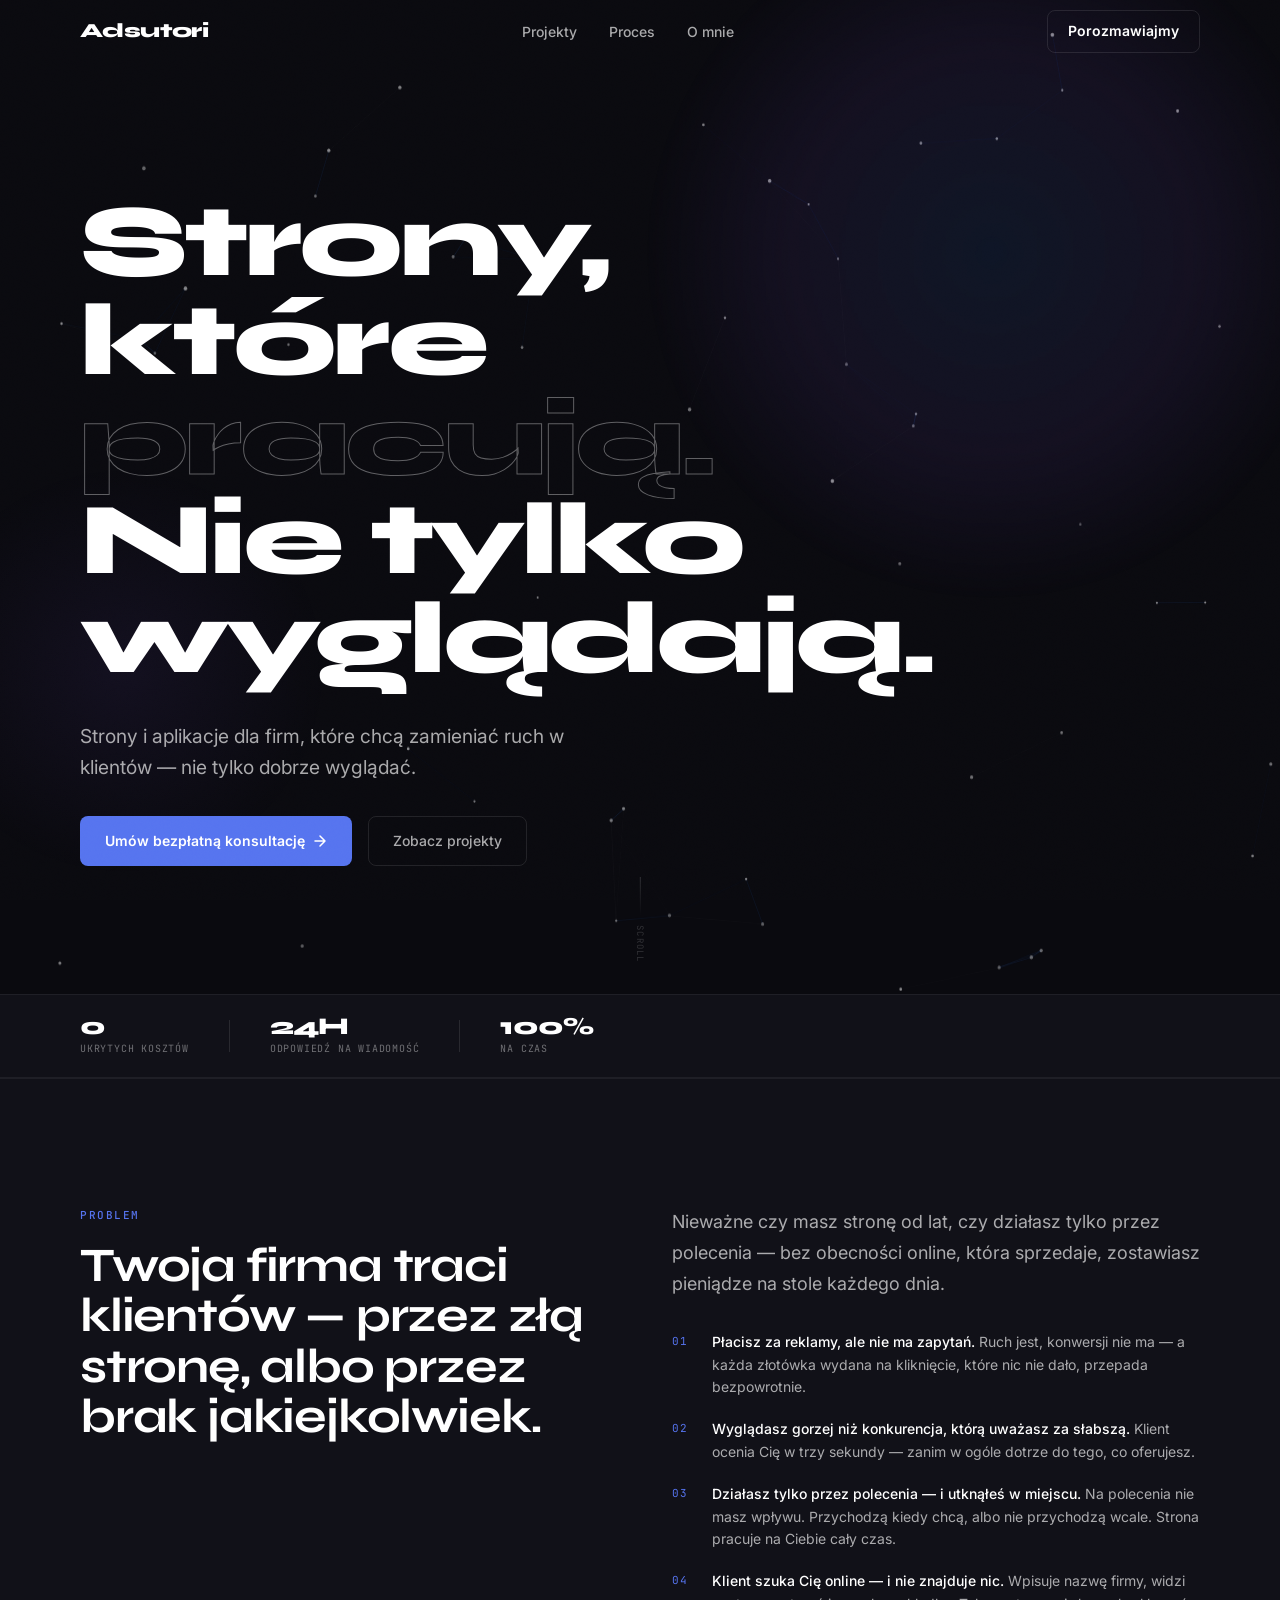
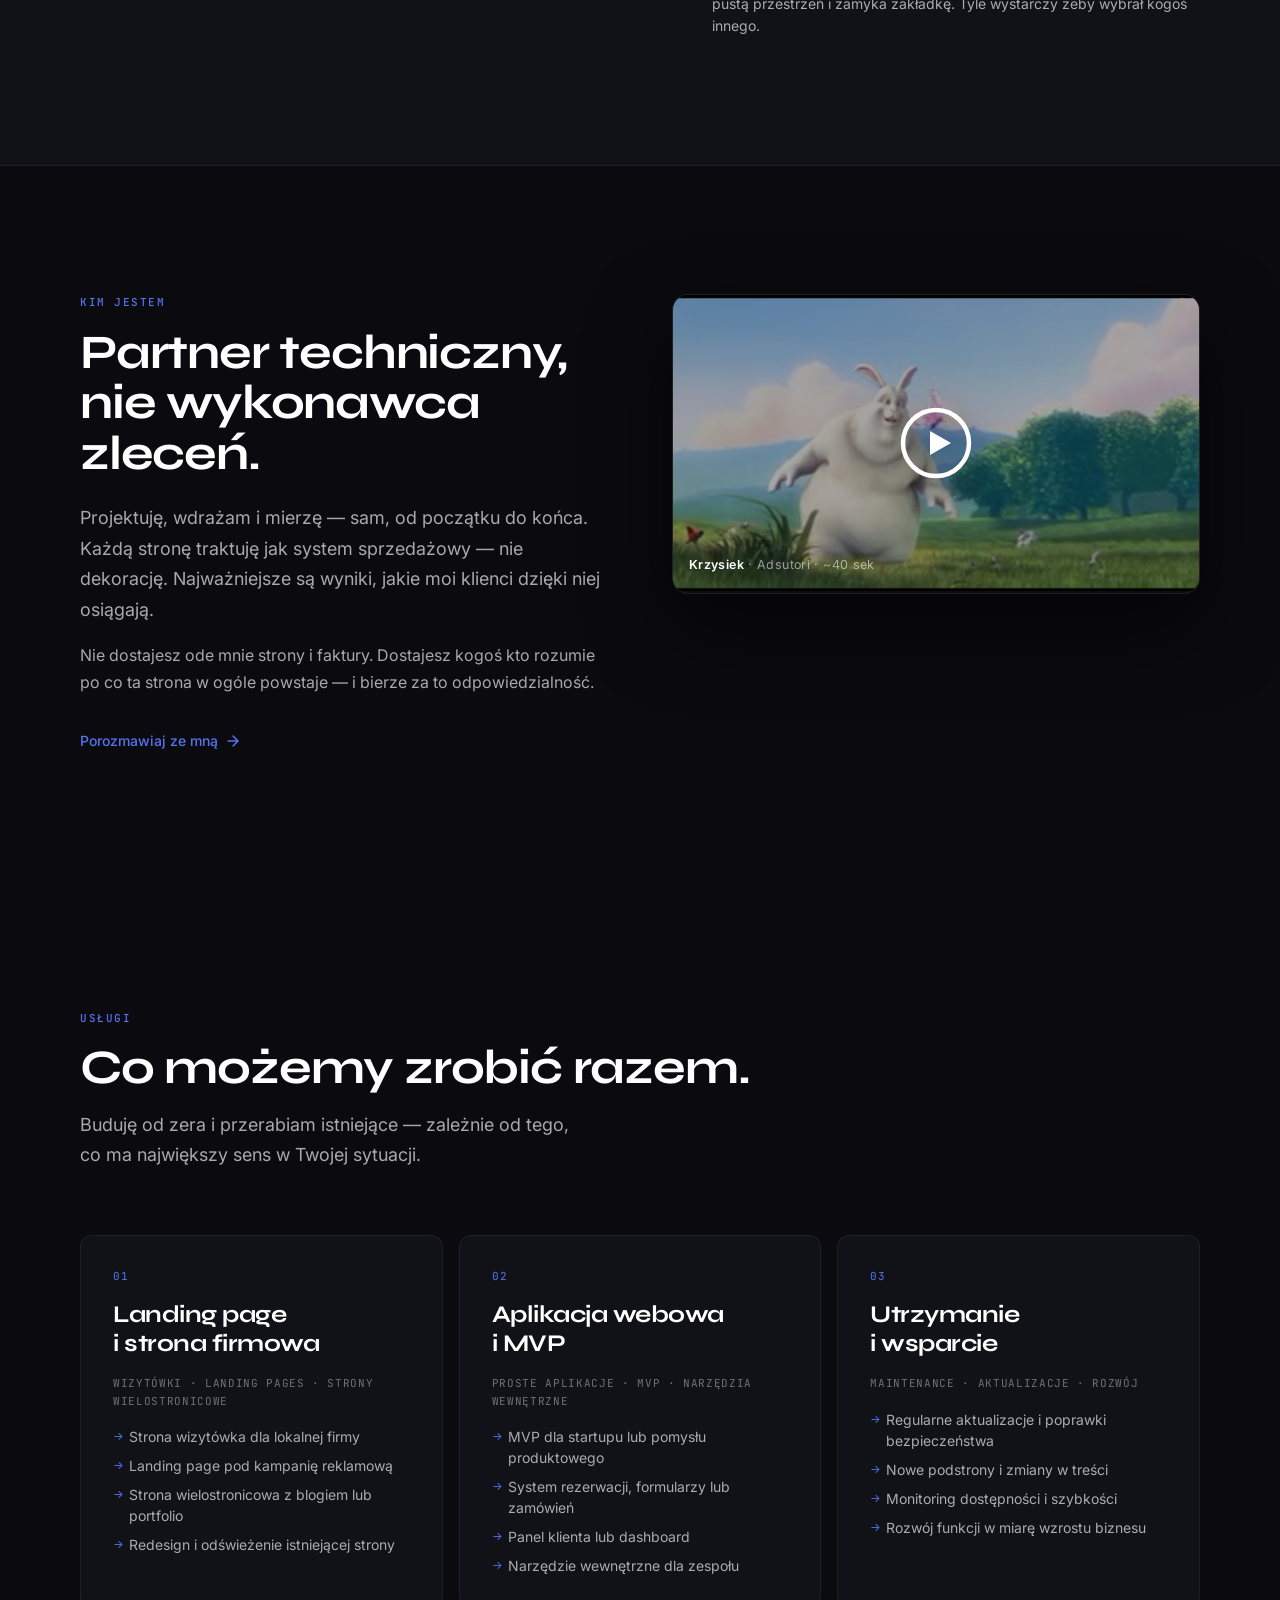
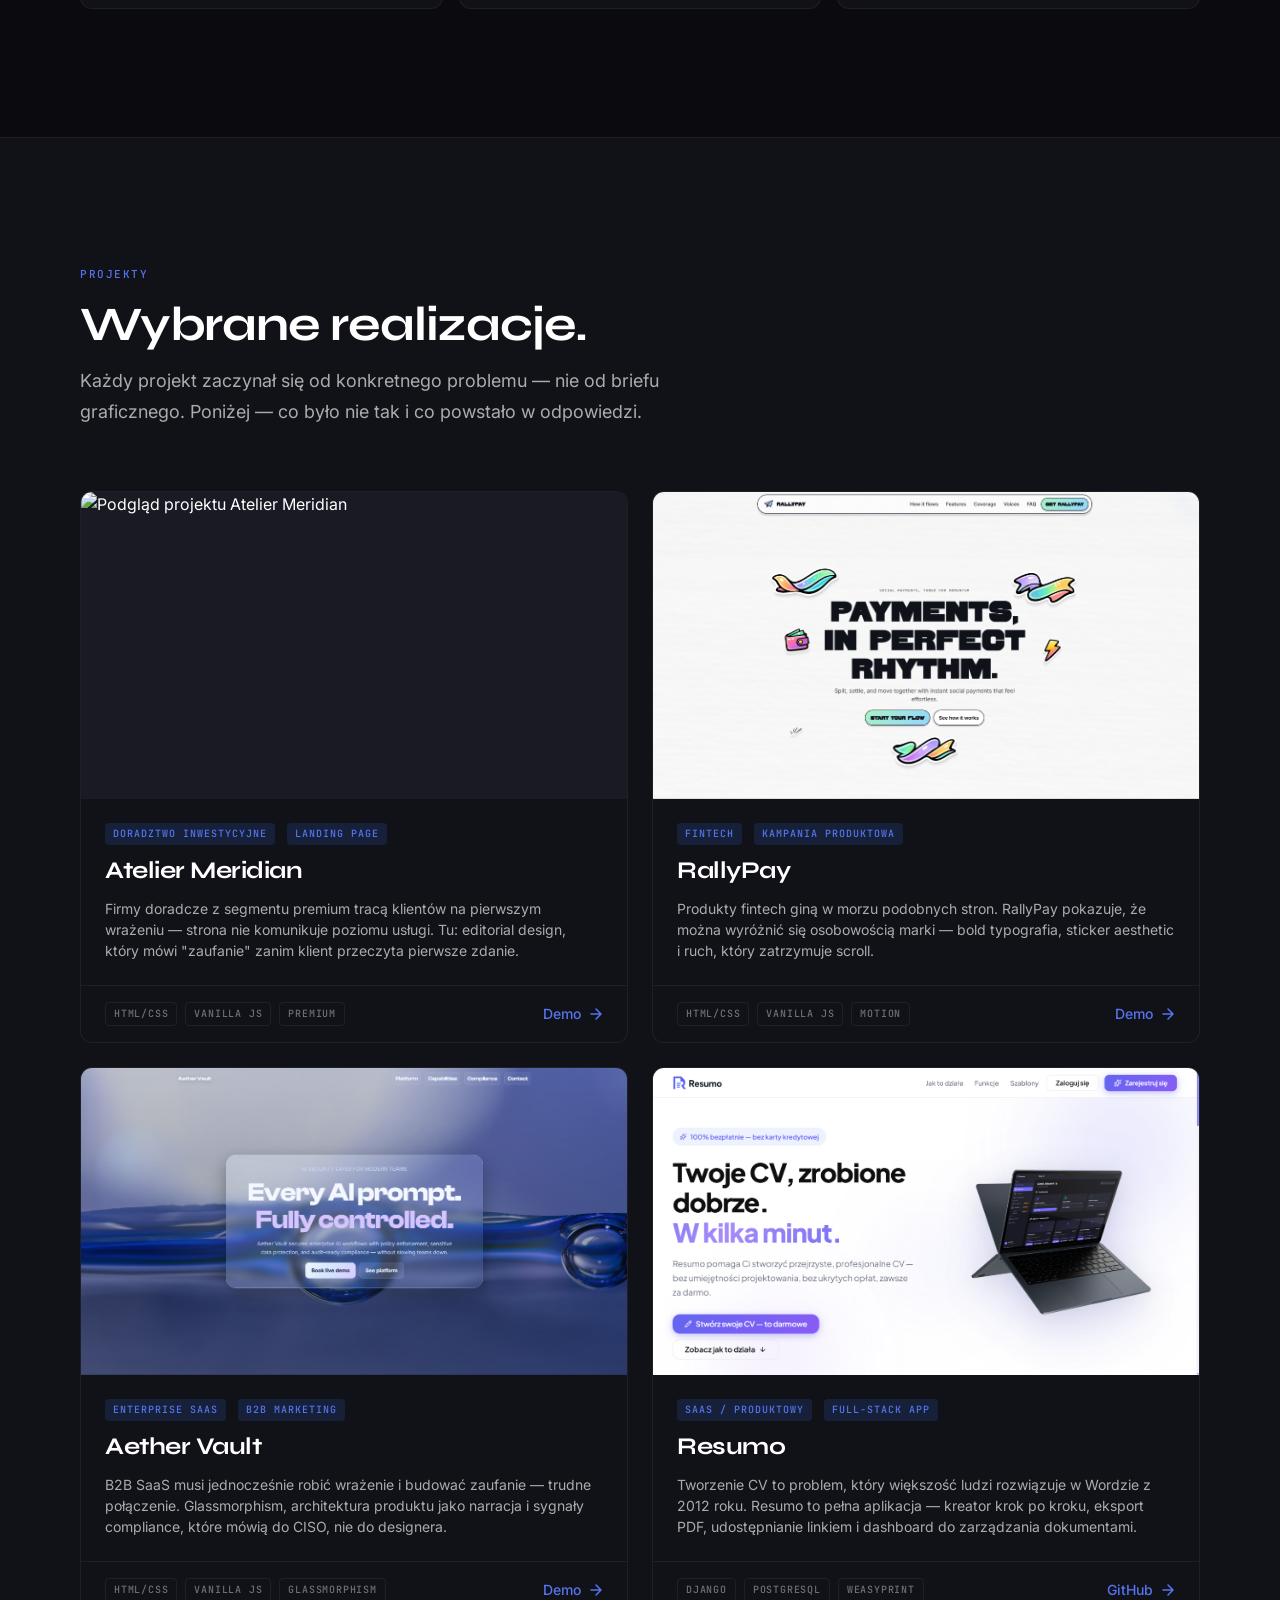
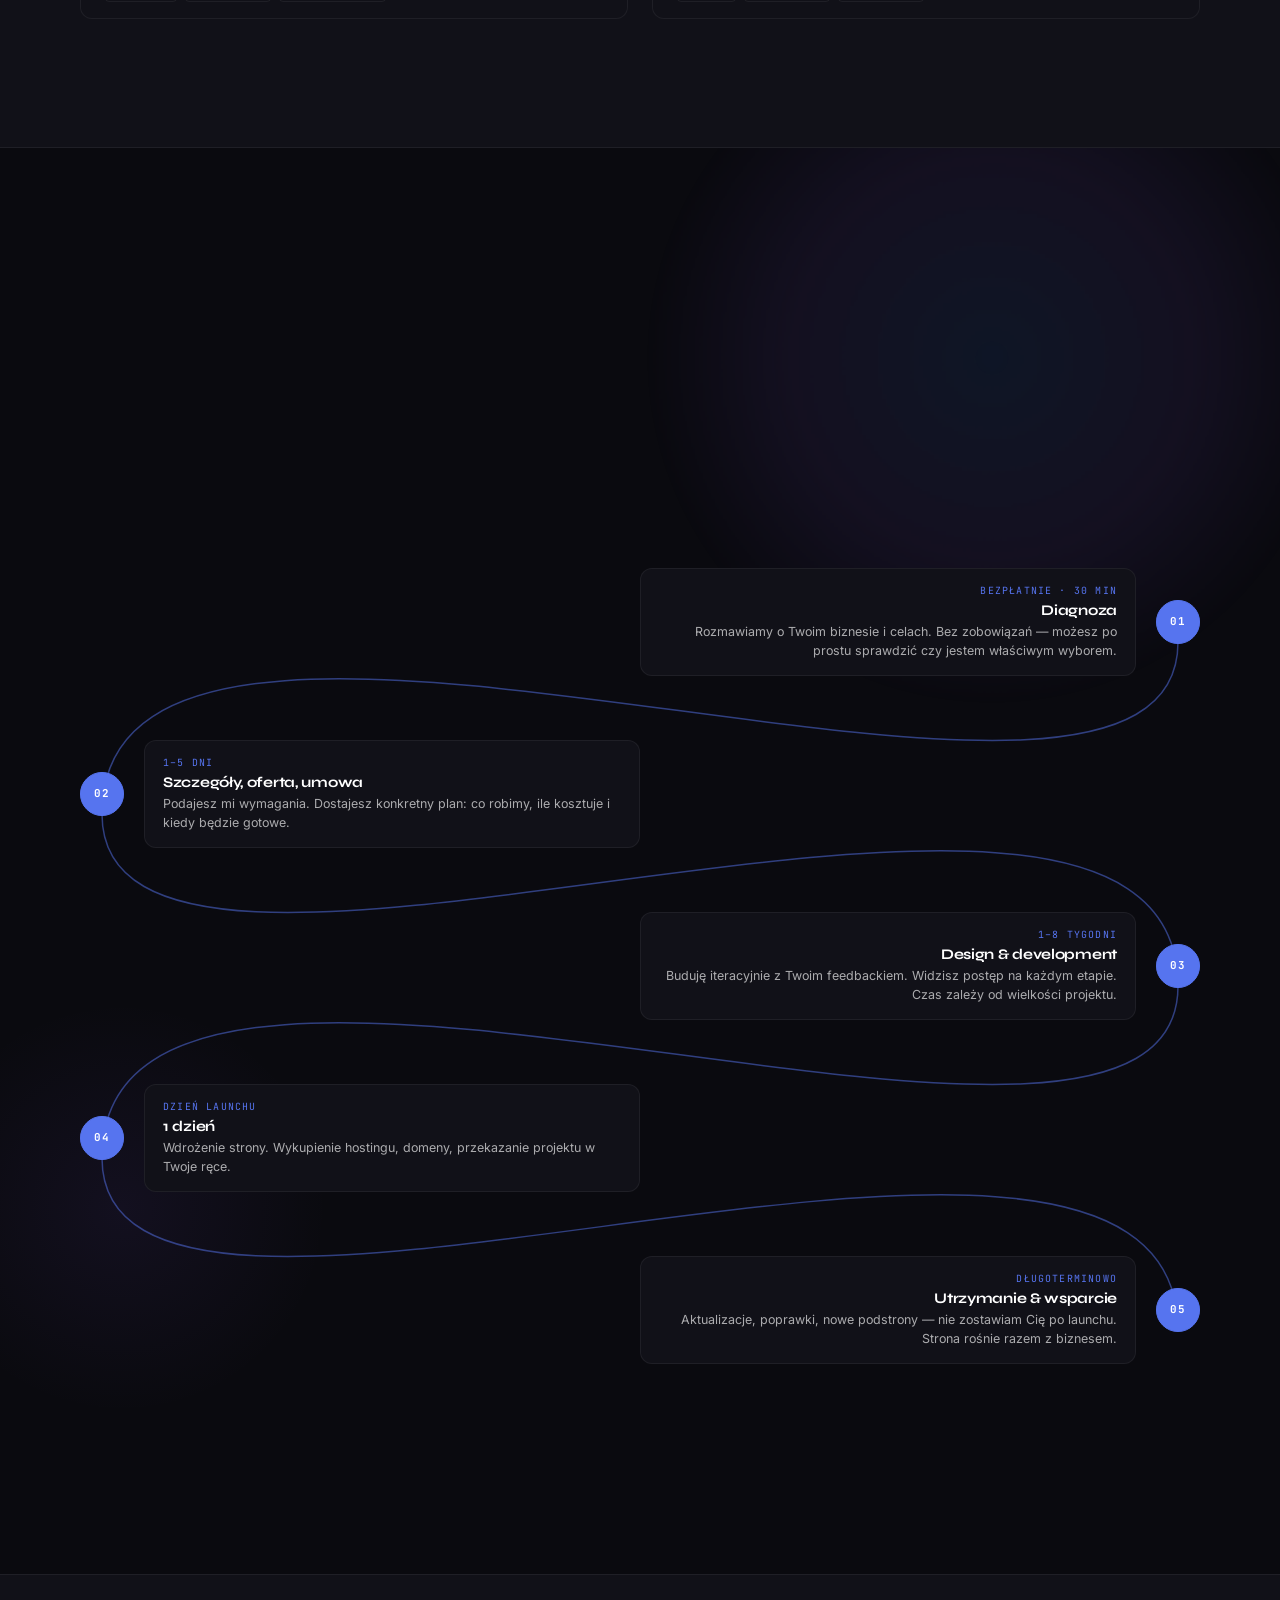
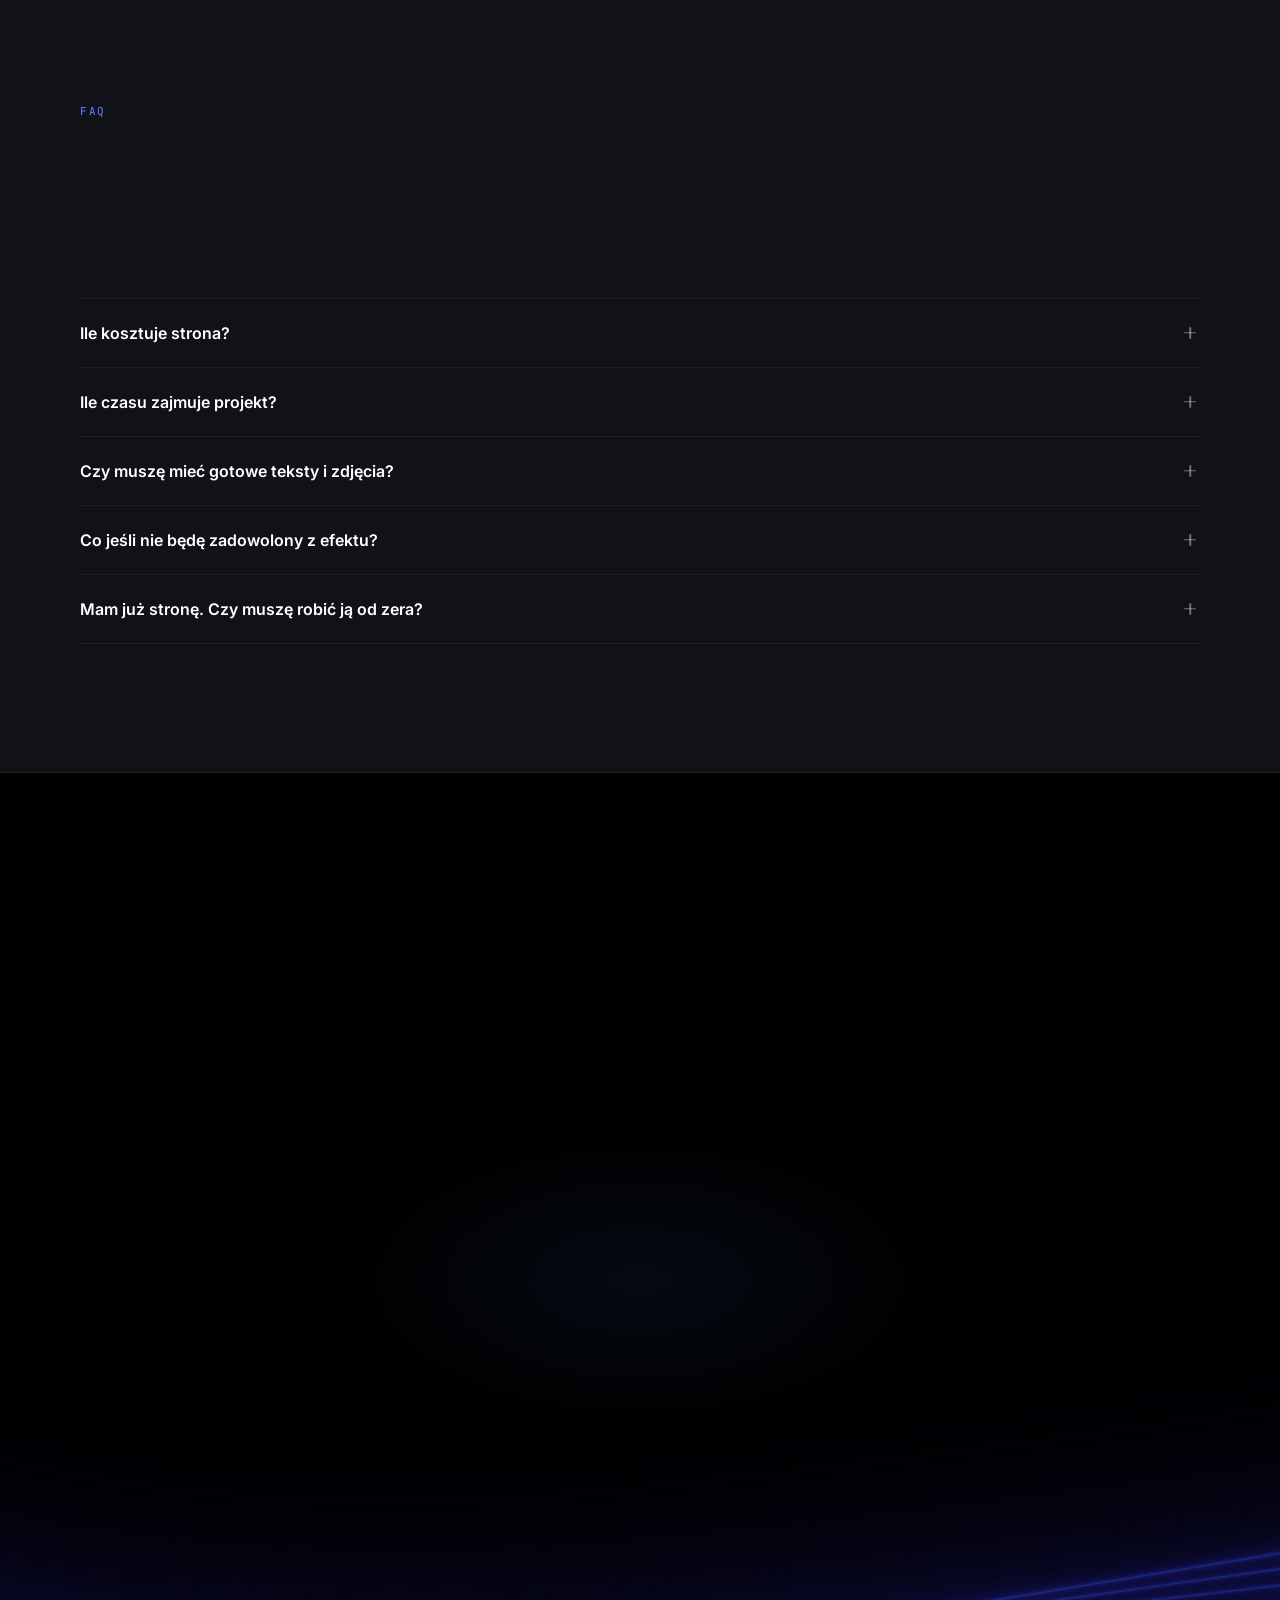
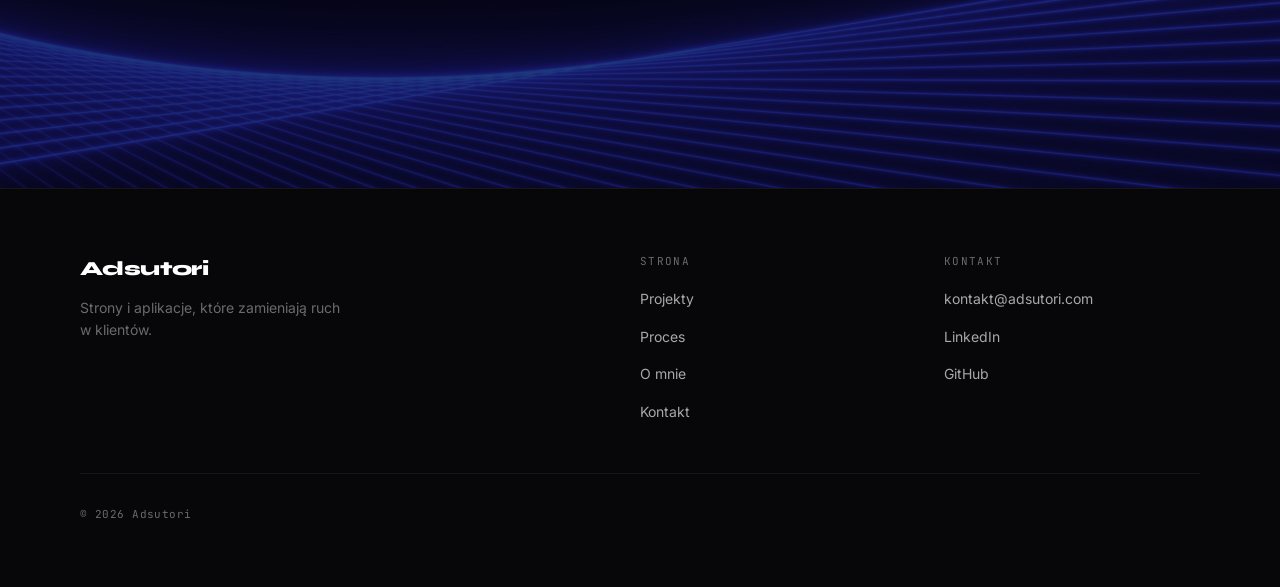
==== index.html @ bbac9288 "change projects" ====
<!DOCTYPE html>
<html lang="pl">
<head>
  <meta charset="UTF-8">
  <meta name="viewport" content="width=device-width, initial-scale=1.0">
  <meta name="description" content="Adsutori — buduję strony i aplikacje, które zamieniają ruch w klientów. Web development i fullstack dla lokalnych firm i startupów. Warszawa.">
  <meta name="theme-color" content="#0A0A0F">
  <meta property="og:title" content="Adsutori — Strony, które pracują">
  <meta property="og:description" content="Web development i fullstack dla firm, które chcą zamieniać ruch w klientów.">
  <meta property="og:type" content="website">
  <title>Adsutori | Strony, które pracują. Nie tylko wyglądają.</title>
  <link rel="icon" type="image/x-icon" href="assets/favicon.ico">
  <link rel="stylesheet" href="css/tokens.css">
  <link rel="stylesheet" href="css/base.css">
  <link rel="stylesheet" href="css/components.css">
  <link rel="stylesheet" href="css/sections.css">
  <link rel="preconnect" href="https://fonts.googleapis.com">
  <link rel="preconnect" href="https://fonts.gstatic.com" crossorigin>
  <link href="https://fonts.googleapis.com/css2?family=Syne:wght@400;600;700;800&family=Inter:wght@300;400;500;600&family=JetBrains+Mono:wght@400;500&display=swap" rel="stylesheet">
</head>

<body>

  <!-- ═══════════════════════════════════════
       NAVIGATION
  ═══════════════════════════════════════ -->

  <nav class="nav" id="nav" aria-label="Nawigacja główna">
    <div class="container">
      <div class="nav__inner">
        <a href="/" class="nav__logo" aria-label="Adsutori — strona główna">
          Adsutori
        </a>
        <ul class="nav__links" role="list">
          <li><a href="#work"    class="nav__link">Projekty</a></li>
          <li><a href="#process" class="nav__link">Proces</a></li>
          <li><a href="#about"   class="nav__link">O mnie</a></li>
        </ul>
        <a href="#contact" class="nav__cta">Porozmawiajmy</a>
        <button
          class="nav__hamburger"
          id="hamburger"
          aria-label="Otwórz menu"
          aria-expanded="false"
          aria-controls="drawer"
        >
          <span></span>
          <span></span>
          <span></span>
        </button>
      </div>
    </div>
  </nav>

  <div class="nav__drawer" id="drawer" role="dialog" aria-label="Menu mobilne">
    <a href="#work"    class="nav__link">Projekty</a>
    <a href="#process" class="nav__link">Proces</a>
    <a href="#about"   class="nav__link">O mnie</a>
    <a href="#contact" class="btn-primary">
      Porozmawiajmy
      <svg width="14" height="14" viewBox="0 0 14 14" fill="none" aria-hidden="true">
        <path d="M2 7h10M7 2l5 5-5 5" stroke="currentColor" stroke-width="1.5" stroke-linecap="round" stroke-linejoin="round"/>
      </svg>
    </a>
  </div>


  <main>

    <!-- ═══════════════════════════════════════
         HERO
    ═══════════════════════════════════════ -->

    <section class="hero" aria-labelledby="hero-heading">

      <div class="hero__bg" aria-hidden="true">

        <div class="hero__bg-image"></div>

        <canvas id="hero-canvas" class="hero__canvas"></canvas>
        <div class="hero__glow"></div>
        <div class="hero__glow-secondary"></div>
      </div>


      <div class="container">
        <div class="hero__inner">

          <!-- <div class="hero__label reveal">
            <span class="section-label">Web Development · Warszawa · 2026</span>
          </div> -->

          <h1 id="hero-heading" class="hero__heading reveal reveal-delay-1">
            Strony, które<br>
            <em>pracują.</em><br>
            Nie tylko wyglądają.
          </h1>

          <p class="hero__sub reveal reveal-delay-2">
            Strony i aplikacje dla firm, które chcą zamieniać
            ruch w klientów — nie tylko dobrze wyglądać.
          </p>

          <!-- <div class="hero__meta reveal reveal-delay-3" aria-label="Informacje kontekstowe">
            <span class="hero__meta-item">Warszawa, PL</span>
            <div class="hero__meta-sep" aria-hidden="true"></div>
            <span class="hero__meta-item">Full-stack</span>
            <div class="hero__meta-sep" aria-hidden="true"></div>
            <span class="hero__meta-item">Landing pages + Web apps</span>
          </div> -->

          <div class="hero__actions reveal reveal-delay-4">
            <a href="#contact" class="btn-primary">
              Umów bezpłatną konsultację
              <svg width="14" height="14" viewBox="0 0 14 14" fill="none" aria-hidden="true">
                <path d="M2 7h10M7 2l5 5-5 5" stroke="currentColor" stroke-width="1.5" stroke-linecap="round" stroke-linejoin="round"/>
              </svg>
            </a>
            <a href="#work" class="btn-secondary">Zobacz projekty</a>
          </div>

        </div>
      </div>

      <div class="hero__scroll" aria-hidden="true">
        <div class="hero__scroll-line"></div>
        <span class="hero__scroll-label">scroll</span>
      </div>

    </section>


    <!-- ═══════════════════════════════════════
         PROOF BAR
    ═══════════════════════════════════════ -->

    <div class="proof-bar" aria-label="Statystyki i referencje">
      <div class="container">
        <div class="proof-bar__inner">

          <div class="proof-bar__stat">
            <span class="proof-bar__stat-value" data-count="0">0</span>
            <span class="proof-bar__stat-label">Ukrytych kosztów</span>
          </div>

          <div class="proof-bar__sep" aria-hidden="true"></div>

          <div class="proof-bar__stat">
            <span class="proof-bar__stat-value" data-count="24">24H</span>
            <span class="proof-bar__stat-label">Odpowiedź na wiadomość</span>
          </div>

          <div class="proof-bar__sep" aria-hidden="true"></div>

          <div class="proof-bar__stat">
            <span class="proof-bar__stat-value" data-count="100">100%</span>
            <span class="proof-bar__stat-label">Na czas</span>
          </div>

          <!-- <div class="proof-bar__sep" aria-hidden="true"></div>

          <blockquote class="proof-bar__quote">
            "Nie buduję stron, które tylko wyglądają. Każdy projekt zaczyna
            się od pytania: co ta strona ma zmienić w Twoim biznesie?"
            <cite>— Krzysiek, Adsutori</cite>
          </blockquote> -->

        </div>
      </div>
    </div>


    <!-- ═══════════════════════════════════════
         PROBLEM
    ═══════════════════════════════════════ -->

    <section class="section problem" aria-labelledby="problem-heading">
      <div class="container">
        <div class="problem__grid">

          <div>
            <span class="eyebrow">Problem</span>
            <h2 id="problem-heading" class="reveal">
              Twoja firma traci klientów — przez złą stronę, albo przez brak jakiejkolwiek.
            </h2>
          </div>

          <div>
            <p class="reveal" style="font-size: var(--text-md); margin-bottom: var(--space-8);">
              Nieważne czy masz stronę od lat, czy działasz tylko przez polecenia —
              bez obecności online, która sprzedaje, zostawiasz pieniądze na stole każdego dnia.
            </p>

            <ul class="problem__list" role="list">
              <li class="problem__item reveal reveal-delay-1">
                <span class="problem__item-num" aria-hidden="true">01</span>
                <span class="problem__item-text">
                  <strong>Płacisz za reklamy, ale nie ma zapytań.</strong>
                  Ruch jest, konwersji nie ma — a każda złotówka wydana na kliknięcie, które nic nie dało, przepada bezpowrotnie.
                </span>
              </li>
              <li class="problem__item reveal reveal-delay-2">
                <span class="problem__item-num" aria-hidden="true">02</span>
                <span class="problem__item-text">
                  <strong>Wyglądasz gorzej niż konkurencja, którą uważasz za słabszą.</strong>
                  Klient ocenia Cię w trzy sekundy — zanim w ogóle dotrze do tego, co oferujesz.
                </span>
              </li>
              <li class="problem__item reveal reveal-delay-3">
                <span class="problem__item-num" aria-hidden="true">03</span>
                <span class="problem__item-text">
                  <strong>Działasz tylko przez polecenia — i utknąłeś w miejscu.</strong>
                  Na polecenia nie masz wpływu. Przychodzą kiedy chcą, albo nie przychodzą wcale. Strona pracuje na Ciebie cały czas.
                </span>
              </li>
              <li class="problem__item reveal reveal-delay-4">
                <span class="problem__item-num" aria-hidden="true">04</span>
                <span class="problem__item-text">
                  <strong>Klient szuka Cię online — i nie znajduje nic.</strong>
                  Wpisuje nazwę firmy, widzi pustą przestrzeń i zamyka zakładkę. Tyle wystarczy żeby wybrał kogoś innego.
                </span>
              </li>
            </ul>

            <!-- <div class="problem__callout reveal" style="margin-top: var(--space-8);">
              <p>
                Każdy miesiąc z niedziałającą stroną to kliknięcia, za które płacisz,
                ale których nie zamieniasz w klientów. Problem nie stoi w miejscu — kumuluje się.
              </p>
            </div> -->
          </div>

        </div>
      </div>
    </section>

<!-- <section class="section problem-statement" aria-label="Problem — podsumowanie">
  <div class="container">
    <div class="problem-statement__inner reveal">

      <div class="problem-statement__accent" aria-hidden="true"></div>

      <h2 class="problem-statement__text">
        Każdy miesiąc bez strony, która sprzedaje,
        to klienci, którzy trafiają do konkurencji.
      </h2>

      <div class="problem-statement__divider" aria-hidden="true">
        <span></span>
        <svg width="6" height="6" viewBox="0 0 6 6" fill="none">
          <rect x="0" y="0" width="6" height="6" rx="1" fill="var(--color-accent)" transform="rotate(45 3 3)"/>
        </svg>
        <span></span>
      </div>

      <p class="problem-statement__sub">
        Problem nie stoi w miejscu — kumuluje się.
      </p>

    </div>
  </div>
</section> -->


    <!-- ═══════════════════════════════════════
         ABOUT / POSITIONING
    ═══════════════════════════════════════ -->

    <section class="section" id="about" aria-labelledby="about-heading">
      <div class="container">
        <div class="about__grid">

          <div>
            <span class="eyebrow">Kim jestem</span>
            <h2 id="about-heading" class="reveal">
              Partner techniczny,<br>nie wykonawca zleceń.
            </h2>
            <p class="reveal" style="margin-top: var(--space-6); font-size: var(--text-md);">
              Projektuję, wdrażam i mierzę — sam, od początku do końca.
              Każdą stronę traktuję jak system sprzedażowy — nie dekorację.
              Najważniejsze są wyniki, jakie moi klienci dzięki niej osiągają.
            </p>
            <p class="reveal" style="margin-top: var(--space-4);">
              Nie dostajesz ode mnie strony i faktury. Dostajesz kogoś kto rozumie
              po co ta strona w ogóle powstaje — i bierze za to odpowiedzialność.
            </p>
            <div style="margin-top: var(--space-8);" class="reveal">
              <a href="#contact" class="btn-link">
                Porozmawiaj ze mną
                <svg width="14" height="14" viewBox="0 0 14 14" fill="none" aria-hidden="true">
                  <path d="M2 7h10M7 2l5 5-5 5" stroke="currentColor" stroke-width="1.5" stroke-linecap="round" stroke-linejoin="round"/>
                </svg>
              </a>
            </div>
          </div>

          <!-- <div class="about__differentiators">
            <div class="differentiator reveal">
              <div class="differentiator__icon">01 / Full-stack</div>
              <div class="differentiator__title">Jeden człowiek, pełny stack</div>
              <p class="differentiator__desc">
                Design, kod i deployment w jednym miejscu. Nie koordynujesz
                trzech firm — rozmawiasz z jedną osobą, która rozumie cały system.
              </p>
            </div>

            <div class="differentiator reveal reveal-delay-1">
              <div class="differentiator__icon">02 / AI-speed</div>
              <div class="differentiator__title">Efekt agencyjny, czas freelancera</div>
              <p class="differentiator__desc">
                Używam AI do przyspieszenia developmentu bez obniżania jakości.
                Dostajesz wynik, który agencja wyceniłaby na tygodnie — w dni.
              </p>
            </div>

            <div class="differentiator reveal reveal-delay-2">
              <div class="differentiator__icon">03 / Business-first</div>
              <div class="differentiator__title">Myślę o Twoim biznesie, nie o kodzie</div>
              <p class="differentiator__desc">
                Stack techniczny to narzędzie. Celem jest zawsze konkretny
                wynik biznesowy: więcej zapytań, lepsza konwersja, silniejszy wizerunek.
              </p>
            </div>
          </div> -->

          <!-- PRAWA — odtwarzacz wideo -->
          <div class="about__video-wrapper reveal reveal-delay-2">
            <div class="about__video-inner">

              <!-- Thumbnail z przyciskiem play -->
              <div class="about__video-thumb" id="videoThumb">
                <img
                  src="assets/video-thumbnail.jpg"
                  alt="Krzysiek — Adsutori"
                  class="about__video-img"
                />
                <button class="about__play-btn" id="playBtn" aria-label="Odtwórz wideo">
                  <svg viewBox="0 0 24 24" fill="none" xmlns="http://www.w3.org/2000/svg">
                    <circle cx="12" cy="12" r="11" stroke="currentColor" stroke-width="1.5"/>
                    <polygon points="10,8 17,12 10,16" fill="currentColor"/>
                  </svg>
                </button>
                <div class="about__video-caption">
                  <span>Krzysiek</span> · Adsutori · ~40 sek
                </div>
              </div>

              <!-- Iframe (ukryty dopóki nie kliknie play) -->
              <div class="about__video-embed" id="videoEmbed" hidden>
                <!--
                  Jeśli Vimeo:
                  <iframe src="https://player.vimeo.com/video/TWOJE_ID?autoplay=1&color=ffffff&title=0&byline=0&portrait=0"
                    allow="autoplay; fullscreen" allowfullscreen></iframe>

                  Jeśli YouTube:
                  <iframe src="https://www.youtube.com/embed/TWOJE_ID?autoplay=1&rel=0&modestbranding=1"
                    allow="autoplay; fullscreen" allowfullscreen></iframe>

                  Jeśli lokalny plik mp4: -->
                  <video src="video/intro.mp4" autoplay controls playsinline></video>
                
              </div>

            </div>
          </div>

        </div>
      </div>
    </section>

    <!-- ═══════════════════════════════════════
        SERVICES
    ═══════════════════════════════════════ -->

    <section class="section" aria-labelledby="services-heading">
      <div class="container">

        <div class="section__header">
          <span class="eyebrow">Usługi</span>
          <h2 id="services-heading" class="reveal">
            Co możemy zrobić razem.
          </h2>
          <p class="reveal">
            Buduję od zera i przerabiam istniejące — zależnie od tego, <br>
            co ma największy sens w Twojej sytuacji.
          </p>
        </div>

        <!-- Trzy główne karty -->
        <div class="services__grid services__grid--three reveal">

          <article class="service-card">
            <div class="service-card__number">01</div>
            <h3 class="service-card__title">Landing page<br>i strona firmowa</h3>
            <div class="service-card__for">Wizytówki · Landing pages · Strony wielostronicowe</div>
            <ul class="service-card__list">
              <li>Strona wizytówka dla lokalnej firmy</li>
              <li>Landing page pod kampanię reklamową</li>
              <li>Strona wielostronicowa z blogiem lub portfolio</li>
              <li>Redesign i odświeżenie istniejącej strony</li>
            </ul>
          </article>

          <article class="service-card reveal reveal-delay-1">
            <div class="service-card__number">02</div>
            <h3 class="service-card__title">Aplikacja webowa<br>i MVP</h3>
            <div class="service-card__for">Proste aplikacje · MVP · Narzędzia wewnętrzne</div>
            <ul class="service-card__list">
              <li>MVP dla startupu lub pomysłu produktowego</li>
              <li>System rezerwacji, formularzy lub zamówień</li>
              <li>Panel klienta lub dashboard</li>
              <li>Narzędzie wewnętrzne dla zespołu</li>
            </ul>
          </article>

          <article class="service-card reveal reveal-delay-2">
            <div class="service-card__number">03</div>
            <h3 class="service-card__title">Utrzymanie<br>i wsparcie</h3>
            <div class="service-card__for">Maintenance · Aktualizacje · Rozwój</div>
            <ul class="service-card__list">
              <li>Regularne aktualizacje i poprawki bezpieczeństwa</li>
              <li>Nowe podstrony i zmiany w treści</li>
              <li>Monitoring dostępności i szybkości</li>
              <li>Rozwój funkcji w miarę wzrostu biznesu</li>
            </ul>
          </article>

        </div>
      </div>
    </section>



    <!-- ═══════════════════════════════════════
         WORK / CASE STUDIES
    ═══════════════════════════════════════ -->

    <section class="section" id="work" aria-labelledby="work-heading"
            style="background: var(--bg-elevated); border-top: 1px solid var(--border-subtle); border-bottom: 1px solid var(--border-subtle);">
      <div class="container">

        <div class="section__header">
          <span class="eyebrow">Projekty</span>
          <h2 id="work-heading" class="reveal">Wybrane realizacje.</h2>
          <p class="reveal">
            Każdy projekt zaczynał się od konkretnego problemu — nie od briefu
            graficznego. Poniżej — co było nie tak i co powstało w odpowiedzi.
          </p>
        </div>

        <div class="work__grid">

          <!-- Card 1 — Atelier Meridian -->
          <article class="card reveal">
            <div class="card__image">
              <img
                src="assets/screenshots/atelier-meridian.png"
                alt="Podgląd projektu Atelier Meridian"
                class="card__img"
                loading="lazy"
              >
              <div class="card__image-overlay" aria-hidden="true">
                <a href="https://atelier-meridian-virid.vercel.app/"
                  target="_blank" rel="noopener noreferrer"
                  class="btn-link" tabindex="-1">
                  Zobacz projekt
                  <svg width="14" height="14" viewBox="0 0 14 14" fill="none">
                    <path d="M2 7h10M7 2l5 5-5 5" stroke="currentColor" stroke-width="1.5"
                      stroke-linecap="round" stroke-linejoin="round"/>
                  </svg>
                </a>
              </div>
            </div>
            <div class="card__body">
              <div class="card__meta">
                <span class="card__tag">Doradztwo inwestycyjne</span>
                <span class="card__tag">Landing page</span>
              </div>
              <h3 class="card__title">Atelier Meridian</h3>
              <p class="card__problem">
                Firmy doradcze z segmentu premium tracą klientów na pierwszym
                wrażeniu — strona nie komunikuje poziomu usługi. Tu: editorial
                design, który mówi "zaufanie" zanim klient przeczyta pierwsze zdanie.
              </p>
              <!-- <div class="card__metric">
                <span class="card__metric-value">100%</span>
                <span class="card__metric-label">custom — zero frameworków CSS</span>
              </div> -->
            </div>
            <div class="card__footer">
              <div style="display: flex; gap: var(--space-2); flex-wrap: wrap;">
                <span class="tag">HTML/CSS</span>
                <span class="tag">Vanilla JS</span>
                <span class="tag">Premium</span>
              </div>
              <a href="https://atelier-meridian-virid.vercel.app/"
                target="_blank" rel="noopener noreferrer" class="btn-link">
                Demo
                <svg width="14" height="14" viewBox="0 0 14 14" fill="none" aria-hidden="true">
                  <path d="M2 7h10M7 2l5 5-5 5" stroke="currentColor" stroke-width="1.5"
                    stroke-linecap="round" stroke-linejoin="round"/>
                </svg>
              </a>
            </div>
          </article>

          <!-- Card 2 — RallyPay -->
          <article class="card reveal reveal-delay-1">
            <div class="card__image">
              <img
                src="assets/screenshots/rallypay.png"
                alt="Podgląd projektu RallyPay"
                class="card__img"
                loading="lazy"
              >
              <div class="card__image-overlay" aria-hidden="true">
                <a href="https://rallypay.vercel.app/"
                  target="_blank" rel="noopener noreferrer"
                  class="btn-link" tabindex="-1">
                  Zobacz projekt
                  <svg width="14" height="14" viewBox="0 0 14 14" fill="none">
                    <path d="M2 7h10M7 2l5 5-5 5" stroke="currentColor" stroke-width="1.5"
                      stroke-linecap="round" stroke-linejoin="round"/>
                  </svg>
                </a>
              </div>
            </div>
            <div class="card__body">
              <div class="card__meta">
                <span class="card__tag">Fintech</span>
                <span class="card__tag">Kampania produktowa</span>
              </div>
              <h3 class="card__title">RallyPay</h3>
              <p class="card__problem">
                Produkty fintech giną w morzu podobnych stron. RallyPay pokazuje,
                że można wyróżnić się osobowością marki — bold typografia, sticker
                aesthetic i ruch, który zatrzymuje scroll.
              </p>
              <!-- <div class="card__metric">
                <span class="card__metric-value">Live</span>
                <span class="card__metric-label">wdrożony na Vercel</span>
              </div> -->
            </div>
            <div class="card__footer">
              <div style="display: flex; gap: var(--space-2); flex-wrap: wrap;">
                <span class="tag">HTML/CSS</span>
                <span class="tag">Vanilla JS</span>
                <span class="tag">Motion</span>
              </div>
              <a href="https://rallypay.vercel.app/"
                target="_blank" rel="noopener noreferrer" class="btn-link">
                Demo
                <svg width="14" height="14" viewBox="0 0 14 14" fill="none" aria-hidden="true">
                  <path d="M2 7h10M7 2l5 5-5 5" stroke="currentColor" stroke-width="1.5"
                    stroke-linecap="round" stroke-linejoin="round"/>
                </svg>
              </a>
            </div>
          </article>

          <!-- Card 3 — Aether Vault -->
          <article class="card reveal reveal-delay-2">
            <div class="card__image">
              <img
                src="assets/screenshots/aether-vault.png"
                alt="Podgląd projektu Aether Vault"
                class="card__img"
                loading="lazy"
              >
              <div class="card__image-overlay" aria-hidden="true">
                <a href="https://aether-vault-livid.vercel.app/"
                  target="_blank" rel="noopener noreferrer"
                  class="btn-link" tabindex="-1">
                  Zobacz projekt
                  <svg width="14" height="14" viewBox="0 0 14 14" fill="none">
                    <path d="M2 7h10M7 2l5 5-5 5" stroke="currentColor" stroke-width="1.5"
                      stroke-linecap="round" stroke-linejoin="round"/>
                  </svg>
                </a>
              </div>
            </div>
            <div class="card__body">
              <div class="card__meta">
                <span class="card__tag">Enterprise SaaS</span>
                <span class="card__tag">B2B marketing</span>
              </div>
              <h3 class="card__title">Aether Vault</h3>
              <p class="card__problem">
                B2B SaaS musi jednocześnie robić wrażenie i budować zaufanie —
                trudne połączenie. Glassmorphism, architektura produktu jako
                narracja i sygnały compliance, które mówią do CISO, nie do
                designera.
              </p>
              <!-- <div class="card__metric">
                <span class="card__metric-value">Live</span>
                <span class="card__metric-label">wdrożony na Vercel</span>
              </div> -->
            </div>
            <div class="card__footer">
              <div style="display: flex; gap: var(--space-2); flex-wrap: wrap;">
                <span class="tag">HTML/CSS</span>
                <span class="tag">Vanilla JS</span>
                <span class="tag">Glassmorphism</span>
              </div>
              <a href="https://aether-vault-livid.vercel.app/"
                target="_blank" rel="noopener noreferrer" class="btn-link">
                Demo
                <svg width="14" height="14" viewBox="0 0 14 14" fill="none" aria-hidden="true">
                  <path d="M2 7h10M7 2l5 5-5 5" stroke="currentColor" stroke-width="1.5"
                    stroke-linecap="round" stroke-linejoin="round"/>
                </svg>
              </a>
            </div>
          </article>

          <!-- Card 4 — Resumo -->
          <article class="card reveal reveal-delay-3">
            <div class="card__image">
              <img
                src="assets/screenshots/resumo.png"
                alt="Podgląd projektu Resumo"
                class="card__img"
                loading="lazy"
              >
              <div class="card__image-overlay" aria-hidden="true">
                <a href="https://github.com/adsutori/resumo"
                  target="_blank" rel="noopener noreferrer"
                  class="btn-link" tabindex="-1">
                  Zobacz projekt
                  <svg width="14" height="14" viewBox="0 0 14 14" fill="none">
                    <path d="M2 7h10M7 2l5 5-5 5" stroke="currentColor" stroke-width="1.5"
                      stroke-linecap="round" stroke-linejoin="round"/>
                  </svg>
                </a>
              </div>
            </div>
            <div class="card__body">
              <div class="card__meta">
                <span class="card__tag">SaaS / Produktowy</span>
                <span class="card__tag">Full-stack app</span>
              </div>
              <h3 class="card__title">Resumo</h3>
              <p class="card__problem">
                Tworzenie CV to problem, który większość ludzi rozwiązuje w Wordzie
                z 2012 roku. Resumo to pełna aplikacja — kreator krok po kroku,
                eksport PDF, udostępnianie linkiem i dashboard do zarządzania
                dokumentami.
              </p>
              <!-- <div class="card__metric">
                <span class="card__metric-value">Full-stack</span>
                <span class="card__metric-label">Django · PostgreSQL · PDF export</span>
              </div> -->
            </div>
            <div class="card__footer">
              <div style="display: flex; gap: var(--space-2); flex-wrap: wrap;">
                <span class="tag">Django</span>
                <span class="tag">PostgreSQL</span>
                <span class="tag">WeasyPrint</span>
              </div>
              <a href="https://github.com/adsutori/resumo"
                target="_blank" rel="noopener noreferrer" class="btn-link">
                GitHub
                <svg width="14" height="14" viewBox="0 0 14 14" fill="none" aria-hidden="true">
                  <path d="M2 7h10M7 2l5 5-5 5" stroke="currentColor" stroke-width="1.5"
                    stroke-linecap="round" stroke-linejoin="round"/>
                </svg>
              </a>
            </div>
          </article>

        </div>
      </div>
    </section>


    <!-- ═══════════════════════════════════════
        PROCESS
    ═══════════════════════════════════════ -->

    <section class="section process" id="process" aria-labelledby="process-heading">
      <div class="process__bg" aria-hidden="true">
        <!-- <div class="process__bg-image"></div> -->
        <div class="hero__glow"></div>
        <div class="hero__glow-secondary"></div>
      </div>

      <div class="container">

        <div class="process__header reveal">
          <span class="eyebrow">Proces</span>
          <h2 id="process-heading">Kontrolujesz<br>każdy szczegół.</h2>
          <p class="process__subtitle">
            Dobra współpraca zaczyna się od jasnych zasad.
            Dlatego zanim cokolwiek zbuduję — pokazuję dokładnie jak wygląda plan działań.
          </p>
        </div>

        <div class="process__slalom" role="list">

          <svg class="process__svg" aria-hidden="true">
            <path id="slalomPath" fill="none"/>
          </svg>

          <div class="process__node reveal" role="listitem" data-step="1">
            <div class="process__dot">
              <span class="process__dot-ring"></span>
              <span class="process__dot-num">01</span>
            </div>
            <div class="process__card">
              <div class="process__card-tag">Bezpłatnie · 30 min</div>
              <h3 class="process__card-title">Diagnoza</h3>
              <p class="process__card-desc">Rozmawiamy o Twoim biznesie i celach. Bez zobowiązań — możesz po prostu sprawdzić czy jestem właściwym wyborem.</p>
            </div>
          </div>

          <div class="process__node reveal reveal-delay-1" role="listitem" data-step="2">
            <div class="process__dot">
              <span class="process__dot-ring"></span>
              <span class="process__dot-num">02</span>
            </div>
            <div class="process__card">
              <div class="process__card-tag">1–5 dni</div>
              <h3 class="process__card-title">Szczegóły, oferta, umowa</h3>
              <p class="process__card-desc">Podajesz mi wymagania. Dostajesz konkretny plan: co robimy, ile kosztuje i kiedy będzie gotowe.</p>
            </div>
          </div>

          <div class="process__node reveal reveal-delay-2" role="listitem" data-step="3">
            <div class="process__dot">
              <span class="process__dot-ring"></span>
              <span class="process__dot-num">03</span>
            </div>
            <div class="process__card">
              <div class="process__card-tag">1–8 tygodni</div>
              <h3 class="process__card-title">Design & development</h3>
              <p class="process__card-desc">Buduję iteracyjnie z Twoim feedbackiem. Widzisz postęp na każdym etapie. Czas zależy od wielkości projektu.</p>
            </div>
          </div>

          <div class="process__node reveal reveal-delay-3" role="listitem" data-step="4">
            <div class="process__dot">
              <span class="process__dot-ring"></span>
              <span class="process__dot-num">04</span>
            </div>
            <div class="process__card">
              <div class="process__card-tag">Dzień launchu</div>
              <h3 class="process__card-title">1 dzień</h3>
              <p class="process__card-desc">Wdrożenie strony. Wykupienie hostingu, domeny, przekazanie projektu w Twoje ręce.</p>
            </div>
          </div>

          <div class="process__node reveal reveal-delay-4" role="listitem" data-step="5">
            <div class="process__dot">
              <span class="process__dot-ring"></span>
              <span class="process__dot-num">05</span>
            </div>
            <div class="process__card">
              <div class="process__card-tag">Długoterminowo</div>
              <h3 class="process__card-title">Utrzymanie & wsparcie</h3>
              <p class="process__card-desc">Aktualizacje, poprawki, nowe podstrony — nie zostawiam Cię po launchu. Strona rośnie razem z biznesem.</p>
            </div>
          </div>

        </div>

        <!-- CTA pod slalomem -->
        <div class="process__cta reveal">
          <a href="#contact" class="btn-primary">
            Zacznij od bezpłatnej konsultacji
            <svg width="14" height="14" viewBox="0 0 14 14" fill="none" aria-hidden="true">
              <path d="M2 7h10M7 2l5 5-5 5" stroke="currentColor" stroke-width="1.5" stroke-linecap="round" stroke-linejoin="round"/>
            </svg>
          </a>
        </div>

      </div>
    </section>


    <!-- ═══════════════════════════════════════
         NOT FOR YOU — filtracja klientów
    ═══════════════════════════════════════ -->

    <!-- <section class="section not-for-you" aria-labelledby="nfy-heading">
      <div class="container">
        <div class="not-for-you__grid">

          <div>
            <span class="eyebrow">Szczerość</span>
            <h2 id="nfy-heading" class="reveal">
              Kiedy prawdopodobnie nie jestem najlepszym wyborem.
            </h2>
            <p class="reveal" style="margin-top: var(--space-4); font-size: var(--text-md);">
              Większość firm mówi, że są dla wszystkich. Ja wolę
              powiedzieć wprost, kiedy ktoś inny będzie lepszą opcją —
              bo wtedy moje rekomendacje mają realną wartość.
            </p>

            <ul class="not-for-you__list reveal" role="list">
              <li class="not-for-you__item">
                <span class="not-for-you__item-x" aria-hidden="true">✕</span>
                <span class="not-for-you__item-text">
                  Szukasz najtańszej możliwej strony bez strategii
                </span>
              </li>
              <li class="not-for-you__item">
                <span class="not-for-you__item-x" aria-hidden="true">✕</span>
                <span class="not-for-you__item-text">
                  Potrzebujesz tylko drobnej poprawki w istniejącym szablonie WordPress
                </span>
              </li>
              <li class="not-for-you__item">
                <span class="not-for-you__item-x" aria-hidden="true">✕</span>
                <span class="not-for-you__item-text">
                  Twój projekt wymaga stałego zespołu 5+ osób przez 6+ miesięcy
                </span>
              </li>
              <li class="not-for-you__item">
                <span class="not-for-you__item-x" aria-hidden="true">✕</span>
                <span class="not-for-you__item-text">
                  Nie masz jeszcze jasnej oferty i chcesz, żeby strona "jakoś to naprawiła"
                </span>
              </li>
            </ul>
          </div>

          <div>
            <div class="not-for-you__positive reveal">
              <div class="not-for-you__positive-title">
                Największą wartość daję wtedy, gdy:
              </div>
              <ul class="not-for-you__positive-list" role="list">
                <li>Masz ofertę, ale strona jej nie komunikuje</li>
                <li>Płacisz za ruch, który nie konwertuje</li>
                <li>Potrzebujesz partnera technicznego, nie wykonawcy</li>
                <li>Zależy Ci na wynikach, nie tylko wyglądzie</li>
                <li>Chcesz wiedzieć, co działa i dlaczego</li>
              </ul>
            </div>

            <div class="reveal" style="margin-top: var(--space-6);">
              <a href="#contact" class="btn-primary">
                Sprawdź, czy to dla Ciebie
                <svg width="14" height="14" viewBox="0 0 14 14" fill="none" aria-hidden="true">
                  <path d="M2 7h10M7 2l5 5-5 5" stroke="currentColor" stroke-width="1.5" stroke-linecap="round" stroke-linejoin="round"/>
                </svg>
              </a>
            </div>
          </div>

        </div>
      </div>
    </section> -->


    <!-- ═══════════════════════════════════════
         TESTIMONIALS
    ═══════════════════════════════════════ -->

    <!-- <section class="section" aria-labelledby="testimonials-heading">
      <div class="container">

        <div class="section__header">
          <span class="eyebrow">Opinie</span>
          <h2 id="testimonials-heading" class="reveal">Co mówią klienci.</h2>
        </div>

        <div class="testimonials__grid">

          <blockquote class="testimonial reveal">
            <span class="testimonial__quote-mark" aria-hidden="true">"</span>
            <p class="testimonial__text">
              Przed współpracą mieliśmy stronę, ale żadnych zapytań z internetu.
              Po tygodniu od launchu nowej strony dostajemy regularnie nowych
              pacjentów, którzy mówią "znalazłem was w Google". Wcześniej
              to się nie zdarzało.
            </p>
            <footer class="testimonial__author">
              <div class="testimonial__avatar" aria-hidden="true">MK</div>
              <div>
                <div class="testimonial__name">Marek Kowalski</div>
                <div class="testimonial__role">Właściciel · Klinika Uśmiechu Warszawa</div>
              </div>
            </footer>
          </blockquote>

          <blockquote class="testimonial reveal reveal-delay-1">
            <span class="testimonial__quote-mark" aria-hidden="true">"</span>
            <p class="testimonial__text">
              Potrzebowałem aplikacji do zarządzania rezerwacjami w 3 tygodnie —
              większość firm mówiła, że to niemożliwe. Dostałem działający system
              na czas, bez kompromisów w jakości. Polecam każdemu, kto potrzebuje
              kogoś, kto naprawdę dowozi.
            </p>
            <footer class="testimonial__author">
              <div class="testimonial__avatar" aria-hidden="true">AN</div>
              <div>
                <div class="testimonial__name">Anna Nowak</div>
                <div class="testimonial__role">Manager · Restauracja Smakowita</div>
              </div>
            </footer>
          </blockquote>

        </div>
      </div>
    </section> -->


    <!-- ═══════════════════════════════════════
         FAQ
    ═══════════════════════════════════════ -->

    <section class="section"
             style="background: var(--bg-elevated); border-top: 1px solid var(--border-subtle); border-bottom: 1px solid var(--border-subtle);"
             aria-labelledby="faq-heading">
      <div class="container">

        <div class="section__header">
          <span class="eyebrow">FAQ</span>
          <h2 id="faq-heading" class="reveal">Najczęstsze pytania.</h2>
          <p class="reveal">
            Odpowiedzi na pytania, które zwykle pojawiają się przed podjęciem decyzji.
          </p>
        </div>

        <div class="faq__list" role="list">

          <div class="faq__item" role="listitem">
            <button
              class="faq__question"
              aria-expanded="false"
              aria-controls="faq-1"
            >
              Ile kosztuje strona?
              <span class="faq__icon" aria-hidden="true"></span>
            </button>
            <div class="faq__answer" id="faq-1" role="region">
              <div class="faq__answer-inner">
                Zakres i koszt zależy od celu, Twoich oczekiwań i ilości funkcji jakie strona ma zawierać. Strona firmowa/wizytówka zaczyna się od kilkuset złotych, a aplikacja webowa od ponad tysiąca złotych.
                <strong>Najlepiej zacząć od bezpłatnej konsultacji</strong> —
                po 30 minutach wiem, co ma sens w Twojej sytuacji i mogę
                zaproponować konkretny zakres z wyceną.
              </div>
            </div>
          </div>

          <div class="faq__item" role="listitem">
            <button
              class="faq__question"
              aria-expanded="false"
              aria-controls="faq-3"
            >
              Ile czasu zajmuje projekt?
              <span class="faq__icon" aria-hidden="true"></span>
            </button>
            <div class="faq__answer" id="faq-3" role="region">
              <div class="faq__answer-inner">
                Prosty landing page: <strong>około 1 tygodnia</strong> od zaakceptowania propozycji.
                Bardziej rozbudowana strona firmowa: <strong>1-2 tygodnie</strong>.
                Aplikacja webowa / MVP: <strong>3–8 tygodni</strong> zależnie od zakresu.
                Czas zależy też od szybkości Twojego feedbacku — iterujemy razem. Czasy podane tu są jedynie orientacyjne i mogą być inne — zależnie od Twoich oczekiwań co do strony.
              </div>
            </div>
          </div>

          <div class="faq__item" role="listitem">
            <button
              class="faq__question"
              aria-expanded="false"
              aria-controls="faq-4"
            >
              Czy muszę mieć gotowe teksty i zdjęcia?
              <span class="faq__icon" aria-hidden="true"></span>
            </button>
            <div class="faq__answer" id="faq-4" role="region">
              <div class="faq__answer-inner">
                Nie. Pomagam w strukturze komunikacji i copywritingu —
                to jest część procesu.
                <strong>Zdjęcia:</strong> jeśli nie masz własnych, używam
                wysokiej jakości stocków lub rekomenduję sesję fotograficzną,
                jeśli projekt tego wymaga.
              </div>
            </div>
          </div>

          <div class="faq__item" role="listitem">
            <button
              class="faq__question"
              aria-expanded="false"
              aria-controls="faq-5"
            >
              Co jeśli nie będę zadowolony z efektu?
              <span class="faq__icon" aria-hidden="true"></span>
            </button>
            <div class="faq__answer" id="faq-5" role="region">
              <div class="faq__answer-inner">
                Pracujemy iteracyjnie — widzisz każdy etap i dajesz feedback
                zanim przejdziemy dalej. <strong>Nie dostajesz gotowego produktu
                do oceny na końcu</strong> — jesteś częścią procesu od początku.
                To eliminuje większość ryzyka niezadowolenia. Jeśli coś nie gra —
                poprawiamy.
              </div>
            </div>
          </div>

          <div class="faq__item" role="listitem">
            <button
              class="faq__question"
              aria-expanded="false"
              aria-controls="faq-6"
            >
              Mam już stronę. Czy muszę robić ją od zera?
              <span class="faq__icon" aria-hidden="true"></span>
            </button>
            <div class="faq__answer" id="faq-6" role="region">
              <div class="faq__answer-inner">
                Nie. Zaczynam od dokładnego przeanalizowania Twojej strony — sprawdzam,
                co wymaga poprawy, a co może zostać. <strong>Często wystarczy
                poprawić kilka kluczowych elementów</strong>,
                żeby znacząco poprawić wyniki bez pełnego redesignu.
                Pełna przebudowa ma sens, gdy problemy są głębsze niż
                kilka sekcji.
              </div>
            </div>
          </div>

        </div>
      </div>
    </section>


    <!-- ═══════════════════════════════════════
         FINAL CTA / CONTACT
    ═══════════════════════════════════════ -->

    <section class="final-cta" id="contact" aria-labelledby="cta-heading">
      
      <div class="cta__bg" aria-hidden="true">
        <div class="cta__bg-image"></div>
        <div class="final-cta__glow" aria-hidden="true"></div>
      </div>

      

      <div class="container">
        <div class="final-cta__inner">

          <span class="eyebrow reveal">Porozmawiajmy</span>

          <h2 id="cta-heading" class="reveal">
            Zacznijmy od rozmowy.<br>Bez zobowiązań, bez presji.
          </h2>

          <p class="reveal">
            Twoi klienci szukają kogoś takiego jak Ty.<br>Strona decyduje o tym czy Cię znajdą.
          </p>

          <form
            class="contact-form reveal"
            id="contact-form"
            novalidate
            aria-label="Formularz kontaktowy"
          >
            <div class="form-row">
              <div class="form-field">
                <label for="name" class="form-label">Imię i nazwisko</label>
                <input
                  type="text"
                  id="name"
                  name="name"
                  class="form-input"
                  placeholder="Jan Kowalski"
                  autocomplete="name"
                  required
                  aria-required="true"
                >
              </div>
              <div class="form-field">
                <label for="email" class="form-label">Email</label>
                <input
                  type="email"
                  id="email"
                  name="email"
                  class="form-input"
                  placeholder="jan@firma.pl"
                  autocomplete="email"
                  required
                  aria-required="true"
                >
              </div>
            </div>
            <div class="form-field">
              <label for="project" class="form-label">Krótki opis projektu</label>
              <textarea
                id="project"
                name="project"
                class="form-input form-textarea"
                placeholder="Czym zajmuje się Twoja firma i czego potrzebujesz? (2–3 zdania wystarczą)"
                rows="4"
                required
                aria-required="true"
              ></textarea>
            </div>
            <div class="final-cta__actions">
              <button type="submit" class="btn-primary" id="submit-btn">
                Umów bezpłatną konsultację
                <svg width="14" height="14" viewBox="0 0 14 14" fill="none" aria-hidden="true">
                  <path d="M2 7h10M7 2l5 5-5 5" stroke="currentColor" stroke-width="1.5" stroke-linecap="round" stroke-linejoin="round"/>
                </svg>
              </button>
              <p class="form-error-msg" id="form-error" hidden role="alert" style="color: #f87171;"></p>
              <p class="final-cta__micro">
                Bez zobowiązań · Odpowiedź w 24h
              </p>
            </div>
            <div
              class="form-success"
              id="form-success"
              role="alert"
              aria-live="polite"
              hidden
            >
              <!-- <span class="form-success__icon" aria-hidden="true">✓</span> -->
              <div class="form-success__body">
                <span class="form-success__title">Wysłano. Dziękuję!</span>
                <span class="form-success__sub">Odezwę się w ciągu 24 godzin.</span>
              </div>
            </div>
          </form>

          <p class="reveal" style="font-size: var(--text-sm); color: var(--text-tertiary);">
            Wolisz napisać bezpośrednio?
            <a
              href="mailto:kontakt@adsutori.com"
              style="color: var(--accent); text-decoration: underline; text-underline-offset: 3px;"
            >kontakt@adsutori.com</a>
          </p>

        </div>
      </div>
    </section>

  </main>


  <!-- ═══════════════════════════════════════
       FOOTER
  ═══════════════════════════════════════ -->

  <footer class="footer" aria-label="Stopka strony">
    <div class="container">

      <div class="footer__inner">

        <div>
          <div class="footer__brand-name">Adsutori</div>
          <p class="footer__tagline">
            Strony i aplikacje, które zamieniają ruch w klientów.
          </p>
        </div>

        <nav aria-label="Nawigacja stopki — strona">
          <div class="footer__col-title">Strona</div>
          <ul class="footer__links" role="list">
            <li><a href="#work"    class="footer__link">Projekty</a></li>
            <li><a href="#process" class="footer__link">Proces</a></li>
            <li><a href="#about"   class="footer__link">O mnie</a></li>
            <li><a href="#contact" class="footer__link">Kontakt</a></li>
          </ul>
        </nav>

        <nav aria-label="Nawigacja stopki — kontakt">
          <div class="footer__col-title">Kontakt</div>
          <ul class="footer__links" role="list">
            <li>
              <a
                href="mailto:kontakt@adsutori.com"
                class="footer__link"
              >kontakt@adsutori.com</a>
            </li>
            <li>
              <a
                href="https://www.linkedin.com/in/krzysztof-januszewski-581a74362/"
                class="footer__link"
                target="_blank"
                rel="noopener noreferrer"
              >LinkedIn</a>
            </li>
            <li>
              <a
                href="https://github.com/Adsutori"
                class="footer__link"
                target="_blank"
                rel="noopener noreferrer"
              >GitHub</a>
            </li>
          </ul>
        </nav>

      </div>

      <div class="footer__bottom">
        <span class="footer__copy">© 2026 Adsutori</span>
      </div>

    </div>
  </footer>

  <script src="js/main.js"></script>
  <script src="js/hero-canvas.js"></script> 
  <script src="js/hero-bg-parallax.js"></script> 
  <script src="js/about-video.js" defer></script>
  <script src="js/process-slalom.js" defer></script>
</body>
</html>
---- css/tokens.css ----
/* ============================================
   DESIGN TOKENS — Single source of truth
   All values derived from the visual system
   ============================================ */

:root {

  /* === COLORS === */

  /* Backgrounds */
  --bg-base:     #0A0A0F;
  --bg-elevated: #111118;
  --bg-surface:  #1A1A24;

  /* Borders */
  --border-subtle:  rgba(255, 255, 255, 0.06);
  --border-default: rgba(255, 255, 255, 0.10);
  --border-hover:   rgba(59, 130, 246, 0.35);

  /* Text */
  --text-primary:   rgba(255, 255, 255, 1.00);
  --text-secondary: rgba(255, 255, 255, 0.65);
  --text-tertiary:  rgba(255, 255, 255, 0.40);
  --text-disabled:  rgba(255, 255, 255, 0.25);

  /* Accent */
  --accent:       #5674ef;
  --accent-hover: #375ad8;
  --accent-glow:     rgba(59, 130, 246, 0.15);
  --accent-glow-md:  rgba(59, 130, 246, 0.25);
  --accent-gradient: linear-gradient(135deg, #3B82F6 0%, #8B5CF6 100%);

  /* === TYPOGRAPHY === */

  --font-display: 'Syne', system-ui, sans-serif;
  --font-text:    'Inter', system-ui, sans-serif;
  --font-mono:    'JetBrains Mono', 'Fira Code', monospace;

  /* Scale */
  --text-xs:   0.6875rem;  /* 11px */
  --text-sm:   0.875rem;   /* 14px */
  --text-base: 1rem;       /* 16px */
  --text-md:   1.125rem;   /* 18px */
  --text-lg:   1.25rem;    /* 20px */
  --text-xl:   1.5rem;     /* 24px */
  --text-2xl:  2rem;       /* 32px */
  --text-3xl:  2.5rem;     /* 40px */
  --text-4xl:  3rem;       /* 48px */
  --text-5xl:  4rem;       /* 64px */
  --text-6xl:  5.5rem;     /* 88px */
  --text-hero: clamp(3rem, 8vw, 6.5rem);

  /* === SPACING (8px base) === */

  --space-1:  0.25rem;   /* 4px  */
  --space-2:  0.5rem;    /* 8px  */
  --space-3:  0.75rem;   /* 12px */
  --space-4:  1rem;      /* 16px */
  --space-5:  1.25rem;   /* 20px */
  --space-6:  1.5rem;    /* 24px */
  --space-8:  2rem;      /* 32px */
  --space-10: 2.5rem;    /* 40px */
  --space-12: 3rem;      /* 48px */
  --space-16: 4rem;      /* 64px */
  --space-20: 5rem;      /* 80px */
  --space-24: 6rem;      /* 96px */
  --space-32: 8rem;      /* 128px */

  /* === LAYOUT === */

  --container-max:  1280px;
  --container-text: 680px;
  --container-cta:  560px;

  /* === BORDERS === */

  --radius-sm: 4px;
  --radius-md: 8px;
  --radius-lg: 12px;
  --radius-xl: 16px;
  --radius-full: 9999px;

  /* === TRANSITIONS === */

  --ease-out-expo: cubic-bezier(0.16, 1, 0.3, 1);
  --ease-in:       cubic-bezier(0.7, 0, 1, 1);
  --ease-standard: ease;

  --duration-fast:   150ms;
  --duration-base:   250ms;
  --duration-slow:   400ms;
  --duration-slower: 600ms;

  /* === SHADOWS === */

  --shadow-card: 0 4px 24px rgba(0, 0, 0, 0.4);
  --shadow-card-hover: 0 8px 40px rgba(0, 0, 0, 0.5),
                       0 0 0 1px rgba(59, 130, 246, 0.20);
  --shadow-btn: 0 4px 16px rgba(59, 130, 246, 0.30);
  --shadow-btn-hover: 0 8px 24px rgba(59, 130, 246, 0.40);
}
---- css/base.css ----
/* ============================================
   BASE — Reset, typography, global rules
   ============================================ */

@import url('https://fonts.googleapis.com/css2?family=Syne:wght@400;600;700;800&family=Inter:wght@300;400;500;600&family=JetBrains+Mono:wght@400;500&display=swap');
@import './tokens.css';

/* --- Reset --- */

*, *::before, *::after {
  box-sizing: border-box;
  margin: 0;
  padding: 0;
}

html {
  scroll-behavior: smooth;
  -webkit-text-size-adjust: 100%;
}

body {
  background-color: var(--bg-base);
  color: var(--text-primary);
  font-family: var(--font-text);
  font-size: var(--text-base);
  line-height: 1.6;
  -webkit-font-smoothing: antialiased;
  -moz-osx-font-smoothing: grayscale;
  overflow-x: hidden;
}

/* --- Typography --- */

h1, h2, h3, h4, h5, h6 {
  font-family: var(--font-display);
  line-height: 1.05;
  letter-spacing: -0.02em;
  color: var(--text-primary);
}

h1 { font-size: var(--text-hero); font-weight: 800; }
h2 { font-size: var(--text-4xl);  font-weight: 700; letter-spacing: -0.025em; }
h3 { font-size: var(--text-2xl);  font-weight: 700; }
h4 { font-size: var(--text-xl);   font-weight: 600; }

p {
  color: var(--text-secondary);
  line-height: 1.7;
  max-width: var(--container-text);
}

a {
  color: inherit;
  text-decoration: none;
}

img, video {
  display: block;
  max-width: 100%;
}

ul, ol { list-style: none; }

button {
  cursor: pointer;
  border: none;
  background: none;
  font-family: inherit;
}

/* --- Utility --- */

.container {
  width: 100%;
  max-width: var(--container-max);
  margin-inline: auto;
  padding-inline: var(--space-20);
}

.eyebrow {
  font-family: var(--font-mono);
  font-size: var(--text-xs);
  font-weight: 500;
  letter-spacing: 0.14em;
  text-transform: uppercase;
  color: var(--accent);
  display: block;
  margin-bottom: var(--space-4);
}

.section-label {
  font-family: var(--font-mono);
  font-size: var(--text-xs);
  letter-spacing: 0.12em;
  text-transform: uppercase;
  color: var(--text-tertiary);
}

/* --- Noise overlay (grain texture) --- */

body::after {
  content: '';
  position: fixed;
  inset: 0;
  background-image: url("data:image/svg+xml,%3Csvg viewBox='0 0 256 256' xmlns='http://www.w3.org/2000/svg'%3E%3Cfilter id='noise'%3E%3CfeTurbulence type='fractalNoise' baseFrequency='0.9' numOctaves='4' stitchTiles='stitch'/%3E%3C/filter%3E%3Crect width='100%25' height='100%25' filter='url(%23noise)'/%3E%3C/svg%3E");
  background-size: 180px 180px;
  opacity: 0.028;
  pointer-events: none;
  z-index: 9999;
  mix-blend-mode: overlay;
}

/* --- Scroll animations --- */

.reveal {
  opacity: 0;
  transform: translateY(20px);
  transition:
    opacity var(--duration-slow) var(--ease-out-expo),
    transform var(--duration-slow) var(--ease-out-expo);
}

.reveal.is-visible {
  opacity: 1;
  transform: translateY(0);
}

.reveal-delay-1 { transition-delay: 80ms; }
.reveal-delay-2 { transition-delay: 160ms; }
.reveal-delay-3 { transition-delay: 240ms; }
.reveal-delay-4 { transition-delay: 320ms; }

/* --- Reduced motion --- */

@media (prefers-reduced-motion: reduce) {
  *, *::before, *::after {
    animation-duration: 0.01ms !important;
    transition-duration: 0.01ms !important;
  }
  html { scroll-behavior: auto; }
  .reveal {
    opacity: 1;
    transform: none;
  }
}

/* --- Responsive container --- */

@media (max-width: 1024px) {
  .container { padding-inline: var(--space-12); }
}

@media (max-width: 768px) {
  .container { padding-inline: var(--space-5); }
  h2 { font-size: var(--text-3xl); }
  h3 { font-size: var(--text-xl); }
}


/* ============================================
   CUSTOM SCROLLBAR
   Webkit (Chrome, Edge, Safari) + Firefox
   Consistent with design tokens
   ============================================ */

/* ─── WEBKIT ─── */

::-webkit-scrollbar {
  width: 6px;
  height: 6px;
}

::-webkit-scrollbar-track {
  background: var(--bg-base);
  border-left: 1px solid var(--border-subtle);
}

::-webkit-scrollbar-thumb {
  background: rgba(255, 255, 255, 0.12);
  border-radius: var(--radius-full);
  transition: background var(--duration-base);
}

::-webkit-scrollbar-thumb:hover {
  background: rgba(59, 130, 246, 0.55);
}

::-webkit-scrollbar-thumb:active {
  background: rgba(59, 130, 246, 0.80);
}

::-webkit-scrollbar-corner {
  background: var(--bg-base);
}

/* ─── FIREFOX ─── */

* {
  scrollbar-width: thin;
  scrollbar-color: rgba(255, 255, 255, 0.12) var(--bg-base);
}
---- css/components.css ----
/* ============================================
   COMPONENTS — Reusable UI elements
   ============================================ */

/* ─── NAVBAR ─── */

.nav {
  position: fixed;
  top: 0;
  left: 0;
  right: 0;
  z-index: 100;
  height: 64px;
  display: flex;
  align-items: center;
  transition:
    background-color var(--duration-slow) var(--ease-standard),
    backdrop-filter  var(--duration-slow) var(--ease-standard),
    border-color     var(--duration-slow) var(--ease-standard);
  border-bottom: 1px solid transparent;
}

.nav.is-scrolled {
  background-color: rgba(10, 10, 15, 0.88);
  backdrop-filter: blur(16px) saturate(1.4);
  -webkit-backdrop-filter: blur(16px) saturate(1.4);
  border-bottom-color: var(--border-subtle);
}

.nav__inner {
  display: flex;
  align-items: center;
  justify-content: space-between;
  width: 100%;
}

.nav__logo {
  font-family: var(--font-display);
  font-size: var(--text-lg);
  font-weight: 800;
  letter-spacing: -0.03em;
  color: var(--text-primary);
  transition: opacity var(--duration-fast);
}

.nav__logo:hover { opacity: 0.75; }

.nav__logo span {
  color: var(--accent);
}

.nav__links {
  display: flex;
  align-items: center;
  gap: var(--space-8);
}

.nav__link {
  font-size: var(--text-sm);
  font-weight: 500;
  color: var(--text-secondary);
  transition: color var(--duration-fast);
  position: relative;
}

.nav__link::after {
  content: '';
  position: absolute;
  bottom: -2px;
  left: 0;
  width: 0;
  height: 1px;
  background: var(--accent);
  transition: width var(--duration-base) var(--ease-out-expo);
}

.nav__link:hover {
  color: var(--text-primary);
}

.nav__link:hover::after { width: 100%; }

.nav__cta {
  font-size: var(--text-sm);
  font-weight: 600;
  color: var(--text-primary);
  padding: 9px 20px;
  border: 1px solid var(--border-default);
  border-radius: var(--radius-md);
  transition:
    border-color var(--duration-base),
    background-color var(--duration-base),
    color var(--duration-base);
}

.nav__cta:hover {
  border-color: var(--accent);
  background-color: var(--accent-glow);
  color: var(--text-primary);
}

/* Mobile nav */

.nav__hamburger {
  display: none;
  flex-direction: column;
  gap: 5px;
  padding: 4px;
  cursor: pointer;
}

.nav__hamburger span {
  display: block;
  width: 22px;
  height: 1.5px;
  background: var(--text-primary);
  transition: transform var(--duration-base), opacity var(--duration-fast);
  transform-origin: center;
}

.nav__hamburger.is-open span:nth-child(1) {
  transform: translateY(6.5px) rotate(45deg);
}
.nav__hamburger.is-open span:nth-child(2) {
  opacity: 0;
}
.nav__hamburger.is-open span:nth-child(3) {
  transform: translateY(-6.5px) rotate(-45deg);
}

.nav__drawer {
  display: none;
  position: fixed;
  inset: 0;
  top: 64px;
  background: rgba(10, 10, 15, 0.97);
  backdrop-filter: blur(24px);
  z-index: 99;
  padding: var(--space-8) var(--space-5);
  flex-direction: column;
  gap: var(--space-6);
  opacity: 0;
  pointer-events: none;
  transition: opacity var(--duration-base);
}

.nav__drawer.is-open {
  opacity: 1;
  pointer-events: all;
}

.nav__drawer .nav__link {
  font-size: var(--text-xl);
  font-family: var(--font-display);
  font-weight: 700;
  color: var(--text-primary);
}

.nav__drawer .btn-primary {
  margin-top: var(--space-4);
  width: 100%;
  justify-content: center;
}

@media (max-width: 768px) {
  .nav__links,
  .nav__cta { display: none; }
  .nav__hamburger { display: flex; }
  .nav__drawer { display: flex; }
}

/* ─── BUTTONS ─── */

.btn-primary {
  display: inline-flex;
  align-items: center;
  gap: var(--space-2);
  font-family: var(--font-text);
  font-size: var(--text-sm);
  font-weight: 600;
  color: #fff;
  background: var(--accent);
  padding: 13px 24px;
  border-radius: var(--radius-md);
  border: 1px solid transparent;
  transition:
    background-color var(--duration-base),
    box-shadow var(--duration-base),
    transform var(--duration-fast);
  white-space: nowrap;
}

.btn-primary:hover {
  background: var(--accent-hover);
  box-shadow: var(--shadow-btn-hover);
  transform: translateY(-1px);
}

.btn-primary:active {
  transform: translateY(0);
  box-shadow: var(--shadow-btn);
}

.btn-primary svg {
  transition: transform var(--duration-base) var(--ease-out-expo);
}

.btn-primary:hover svg {
  transform: translateX(3px);
}

.btn-secondary {
  display: inline-flex;
  align-items: center;
  gap: var(--space-2);
  font-family: var(--font-text);
  font-size: var(--text-sm);
  font-weight: 500;
  color: var(--text-secondary);
  background: transparent;
  padding: 13px 24px;
  border-radius: var(--radius-md);
  border: 1px solid var(--border-default);
  transition:
    border-color var(--duration-base),
    color var(--duration-base),
    background-color var(--duration-base);
  white-space: nowrap;
}

.btn-secondary:hover {
  border-color: rgba(255, 255, 255, 0.30);
  color: var(--text-primary);
  background: rgba(255, 255, 255, 0.04);
}

.btn-link {
  display: inline-flex;
  align-items: center;
  gap: var(--space-2);
  font-size: var(--text-sm);
  font-weight: 500;
  color: var(--accent);
  transition: opacity var(--duration-fast);
}

.btn-link svg {
  transition: transform var(--duration-base) var(--ease-out-expo);
}

.btn-link:hover { opacity: 0.8; }
.btn-link:hover svg { transform: translateX(3px); }

/* ─── PROJECT CARDS ─── */

.card {
  background: var(--bg-elevated);
  border: 1px solid var(--border-subtle);
  border-radius: var(--radius-lg);
  overflow: hidden;
  transition:
    border-color var(--duration-base),
    box-shadow var(--duration-base),
    transform var(--duration-base);
  display: flex;
  flex-direction: column;
}

.card:hover {
  border-color: var(--border-hover);
  box-shadow: var(--shadow-card-hover);
  transform: translateY(-3px);
}

.card__image {
  position: relative;
  aspect-ratio: 16 / 9;
  overflow: hidden;
  background: var(--bg-surface);
}

.card__image img {
  width: 100%;
  height: 100%;
  object-fit: cover;
  transition: transform var(--duration-slow) var(--ease-standard);
}

.card:hover .card__image img {
  transform: scale(1.03);
}

.card__image-overlay {
  position: absolute;
  inset: 0;
  background: linear-gradient(
    to bottom,
    transparent 40%,
    rgba(10, 10, 15, 0.85) 100%
  );
  opacity: 0;
  transition: opacity var(--duration-base);
  display: flex;
  align-items: flex-end;
  padding: var(--space-6);
}

.card:hover .card__image-overlay {
  opacity: 1;
}

.card__image-placeholder {
  width: 100%;
  height: 100%;
  display: flex;
  align-items: center;
  justify-content: center;
  background: linear-gradient(135deg, var(--bg-surface) 0%, #1e1e2e 100%);
}

.card__image-placeholder .placeholder-label {
  font-family: var(--font-mono);
  font-size: var(--text-xs);
  color: var(--text-tertiary);
  letter-spacing: 0.1em;
  text-transform: uppercase;
}

.card__body {
  padding: var(--space-6);
  flex: 1;
  display: flex;
  flex-direction: column;
  gap: var(--space-3);
}

.card__meta {
  display: flex;
  align-items: center;
  gap: var(--space-3);
}

.card__tag {
  font-family: var(--font-mono);
  font-size: 10px;
  font-weight: 500;
  letter-spacing: 0.1em;
  text-transform: uppercase;
  color: var(--accent);
  background: var(--accent-glow);
  padding: 3px 8px;
  border-radius: var(--radius-sm);
}

.card__title {
  font-size: var(--text-xl);
  font-weight: 700;
  color: var(--text-primary);
  line-height: 1.2;
  letter-spacing: -0.02em;
}

.card__problem {
  font-size: var(--text-sm);
  color: var(--text-secondary);
  line-height: 1.5;
}

.card__metric {
  margin-top: auto;
  padding-top: var(--space-4);
  border-top: 1px solid var(--border-subtle);
  display: flex;
  align-items: baseline;
  gap: var(--space-2);
}

.card__metric-value {
  font-family: var(--font-display);
  font-size: var(--text-2xl);
  font-weight: 800;
  color: var(--accent);
  letter-spacing: -0.03em;
  line-height: 1;
}

.card__metric-label {
  font-size: var(--text-xs);
  color: var(--text-tertiary);
  font-family: var(--font-mono);
  letter-spacing: 0.05em;
}

.card__footer {
  padding: var(--space-4) var(--space-6);
  border-top: 1px solid var(--border-subtle);
  display: flex;
  align-items: center;
  justify-content: space-between;
}

/* ─── TESTIMONIAL CARDS ─── */

.testimonial {
  background: var(--bg-elevated);
  border: 1px solid var(--border-subtle);
  border-radius: var(--radius-lg);
  padding: var(--space-8);
  display: flex;
  flex-direction: column;
  gap: var(--space-6);
  position: relative;
}

.testimonial__quote-mark {
  font-family: var(--font-display);
  font-size: 4rem;
  line-height: 1;
  color: var(--accent);
  opacity: 0.25;
  position: absolute;
  top: var(--space-6);
  right: var(--space-8);
  user-select: none;
}

.testimonial__text {
  font-size: var(--text-md);
  color: rgba(255, 255, 255, 0.82);
  line-height: 1.7;
  max-width: 100%;
}

.testimonial__author {
  display: flex;
  align-items: center;
  gap: var(--space-4);
  margin-top: auto;
}

.testimonial__avatar {
  width: 40px;
  height: 40px;
  border-radius: 50%;
  border: 1.5px solid var(--accent);
  overflow: hidden;
  flex-shrink: 0;
  background: var(--bg-surface);
  display: flex;
  align-items: center;
  justify-content: center;
  font-family: var(--font-display);
  font-weight: 700;
  font-size: var(--text-sm);
  color: var(--accent);
}

.testimonial__name {
  font-size: var(--text-sm);
  font-weight: 600;
  color: var(--text-primary);
}

.testimonial__role {
  font-size: var(--text-xs);
  color: var(--text-tertiary);
  font-family: var(--font-mono);
  margin-top: 2px;
}

/* ─── PROCESS STEPS ─── */

.process-step {
  display: grid;
  grid-template-columns: 48px 1fr;
  gap: var(--space-6);
  align-items: start;
  padding: var(--space-6) 0;
  border-bottom: 1px solid var(--border-subtle);
}

.process-step:last-child {
  border-bottom: none;
}

.process-step__number {
  font-family: var(--font-mono);
  font-size: var(--text-xs);
  color: var(--accent);
  letter-spacing: 0.08em;
  padding-top: 4px;
}

.process-step__title {
  font-size: var(--text-lg);
  font-weight: 600;
  color: var(--text-primary);
  margin-bottom: var(--space-2);
  letter-spacing: -0.01em;
}

.process-step__desc {
  font-size: var(--text-sm);
  color: var(--text-secondary);
  line-height: 1.6;
  max-width: 480px;
}

.process-step__time {
  font-family: var(--font-mono);
  font-size: var(--text-xs);
  color: var(--text-tertiary);
  margin-top: var(--space-2);
}

/* ─── DIVIDER ─── */

.divider {
  height: 1px;
  background: var(--border-subtle);
  margin: 0;
}

/* ─── TAGS ─── */

.tag {
  display: inline-block;
  font-family: var(--font-mono);
  font-size: 10px;
  font-weight: 500;
  letter-spacing: 0.08em;
  text-transform: uppercase;
  color: var(--text-tertiary);
  border: 1px solid var(--border-subtle);
  padding: 3px 8px;
  border-radius: var(--radius-sm);
}

/* ─── CONTACT FORM ─── */

.contact-form {
  width: 100%;
  max-width: 560px;
  display: flex;
  flex-direction: column;
  gap: var(--space-4);
}

.form-row {
  display: grid;
  grid-template-columns: 1fr 1fr;
  gap: var(--space-4);
}

.form-field {
  display: flex;
  flex-direction: column;
  gap: var(--space-2);
}

.form-label {
  font-size: var(--text-xs);
  font-family: var(--font-mono);
  letter-spacing: 0.08em;
  text-transform: uppercase;
  color: var(--text-tertiary);
}

.form-input {
  background: var(--bg-elevated);
  border: 1px solid var(--border-default);
  border-radius: var(--radius-md);
  padding: 12px 16px;
  font-family: var(--font-text);
  font-size: var(--text-sm);
  color: var(--text-primary);
  transition:
    border-color var(--duration-base),
    box-shadow var(--duration-base);
  outline: none;
  width: 100%;
}

.form-input::placeholder {
  color: var(--text-disabled);
}

.form-input:focus {
  border-color: var(--accent);
  box-shadow: 0 0 0 3px var(--accent-glow);
}

.form-input.is-error {
  border-color: #ef4444;
  box-shadow: 0 0 0 3px rgba(239, 68, 68, 0.12);
}

.form-textarea {
  resize: vertical;
  min-height: 112px;
  line-height: 1.6;
}

.form-success {
  display: flex;
  align-items: center;
  gap: var(--space-3);
  padding: var(--space-4) var(--space-5);
  background: rgba(16, 185, 129, 0.08);
  border: 1px solid rgba(16, 185, 129, 0.25);
  border-radius: var(--radius-md);
  font-size: var(--text-sm);
  color: #6ee7b7;
}

.form-success__icon {
  font-size: var(--text-base);
  color: #10b981;
}

@media (max-width: 560px) {
  .form-row { grid-template-columns: 1fr; }
}
---- css/sections.css ----
/* ============================================
   SECTIONS — Page-level layout
   ============================================ */

/* ─── HERO ─── */

.hero {
  min-height: 100svh;
  display: flex;
  align-items: center;
  position: relative;
  padding-top: 64px;
  overflow: hidden;
}

.hero__bg {
  position: absolute;
  inset: 0;
  z-index: 0;
  pointer-events: none;
}

.hero__bg-image {
  position: absolute;
  inset: -4%;          /* nadmiar żeby zoom nie pokazał krawędzi */
  width: 108%;
  height: 108%;
  z-index: 0;

  background-image: url('../assets/background-hero.jpg');
  background-size: cover;
  background-position: center center;
  background-repeat: no-repeat;

  mix-blend-mode: luminosity;
  filter: hue-rotate(10deg) saturate(0.7) brightness(0.6);

  /* Idle zoom — bardzo powolny, ledwo zauważalny */
  animation: hero-bg-breathe 18s ease-in-out infinite alternate;

  /* Płynne przejście dla parallax z myszką */
  transition: transform 0.12s cubic-bezier(0.25, 0.46, 0.45, 0.94);
  will-change: transform;
}

@keyframes hero-bg-breathe {
  from {
    transform: scale(1.00) translate(0px, 0px);
  }
  to {
    transform: scale(1.06) translate(-8px, -4px);
  }
}

/* Respektuj prefers-reduced-motion */
@media (prefers-reduced-motion: reduce) {
  .hero__bg-image {
    animation: none;
    transition: none;
  }
}



/* Radial glow — star of the show */
.hero__glow {
  position: absolute;
  top: -10%;
  right: -5%;
  width: 55vw;
  height: 55vw;
  max-width: 720px;
  max-height: 720px;
  border-radius: 50%;
  background: radial-gradient(
    ellipse at center,
    rgba(59, 130, 246, 0.10) 0%,
    rgba(139, 92, 246, 0.08) 40%,
    transparent 70%
  );
  animation: hero-float 8s ease-in-out infinite;
  filter: blur(1px);
}

.hero__glow-secondary {
  position: absolute;
  bottom: 10%;
  left: -8%;
  width: 35vw;
  height: 35vw;
  max-width: 480px;
  max-height: 480px;
  border-radius: 50%;
  background: radial-gradient(
    ellipse at center,
    rgba(139, 92, 246, 0.07) 0%,
    transparent 65%
  );
  animation: hero-float 11s ease-in-out infinite reverse;
}

@keyframes hero-float {
  0%, 100% { transform: translate(0, 0) scale(1); }
  33%       { transform: translate(-16px, -20px) scale(1.02); }
  66%       { transform: translate(12px, -10px) scale(0.98); }
}

.hero__inner {
  position: relative;
  z-index: 1;
  padding-block: var(--space-32);
  display: grid;
  gap: var(--space-8);
  max-width: 820px;
}

.hero__label {
  display: flex;
  align-items: center;
  gap: var(--space-4);
}

.hero__label-dot {
  width: 6px;
  height: 6px;
  border-radius: 50%;
  background: var(--accent);
  animation: pulse-dot 2.5s ease-in-out infinite;
}

@keyframes pulse-dot {
  0%, 100% { opacity: 1; transform: scale(1); }
  50%       { opacity: 0.5; transform: scale(0.7); }
}

.hero__heading {
  font-size: var(--text-hero);
  font-weight: 800;
  letter-spacing: -0.035em;
  line-height: 0.97;
  color: var(--text-primary);
}

.hero__heading em {
  font-style: normal;
  color: transparent;
  -webkit-text-stroke: 1px rgba(255, 255, 255, 0.35);
}

.hero__sub {
  font-size: clamp(1rem, 1.8vw, 1.2rem);
  color: var(--text-secondary);
  line-height: 1.65;
  max-width: 520px;
}

.hero__meta {
  display: flex;
  align-items: center;
  gap: var(--space-6);
  flex-wrap: wrap;
}

.hero__meta-item {
  font-family: var(--font-mono);
  font-size: var(--text-xs);
  color: var(--text-tertiary);
  letter-spacing: 0.08em;
}

.hero__meta-sep {
  width: 1px;
  height: 12px;
  background: var(--border-default);
}

.hero__actions {
  display: flex;
  align-items: center;
  gap: var(--space-4);
  flex-wrap: wrap;
}

.hero__scroll {
  position: absolute;
  bottom: var(--space-8);
  left: 50%;
  transform: translateX(-50%);
  display: flex;
  flex-direction: column;
  align-items: center;
  gap: var(--space-2);
  opacity: 0.4;
  transition: opacity var(--duration-base);
  z-index: 1;
}

.hero__scroll:hover { opacity: 0.7; }

.hero__scroll-line {
  width: 1px;
  height: 40px;
  background: linear-gradient(to bottom, var(--text-tertiary), transparent);
  animation: scroll-line 2s ease-in-out infinite;
}

@keyframes scroll-line {
  0%   { transform: scaleY(0); transform-origin: top; }
  50%  { transform: scaleY(1); transform-origin: top; }
  51%  { transform: scaleY(1); transform-origin: bottom; }
  100% { transform: scaleY(0); transform-origin: bottom; }
}

.hero__scroll-label {
  font-family: var(--font-mono);
  font-size: 9px;
  letter-spacing: 0.14em;
  text-transform: uppercase;
  color: var(--text-tertiary);
  writing-mode: vertical-lr;
}

.hero__canvas {
  position: absolute;
  inset: 0;
  width: 100%;
  height: 100%;
  opacity: 0;
  transition: opacity 1.2s ease;
  z-index: 0;
}

.hero__canvas.is-ready {
  opacity: 1;
}


/* ─── PROOF BAR ─── */

.proof-bar {
  border-top: 1px solid var(--border-subtle);
  border-bottom: 1px solid var(--border-subtle);
  background: var(--bg-elevated);
  padding: var(--space-5) 0;
  overflow: hidden;
}

.proof-bar__inner {
  display: flex;
  align-items: center;
  gap: var(--space-10);
  flex-wrap: wrap;
}

.proof-bar__stat {
  display: flex;
  flex-direction: column;
  gap: 2px;
  flex-shrink: 0;
}

.proof-bar__stat-value {
  font-family: var(--font-display);
  font-size: var(--text-xl);
  font-weight: 800;
  color: var(--text-primary);
  letter-spacing: -0.03em;
  line-height: 1;
}

.proof-bar__stat-label {
  font-family: var(--font-mono);
  font-size: 10px;
  color: var(--text-tertiary);
  letter-spacing: 0.08em;
  text-transform: uppercase;
}

.proof-bar__sep {
  width: 1px;
  height: 32px;
  background: var(--border-default);
  flex-shrink: 0;
}

.proof-bar__quote {
  font-size: var(--text-sm);
  color: var(--text-secondary);
  font-style: italic;
  max-width: 440px;
}

.proof-bar__quote cite {
  font-style: normal;
  color: var(--text-tertiary);
  font-family: var(--font-mono);
  font-size: var(--text-xs);
  display: block;
  margin-top: 4px;
}

/* ─── SECTION WRAPPER ─── */

.section {
  padding-block: var(--space-32);
}

.section--tight {
  padding-block: var(--space-20);
}

.section__header {
  margin-bottom: var(--space-16);
  max-width: var(--container-text);
}

.section__header h2 {
  margin-top: var(--space-3);
}

.section__header p {
  margin-top: var(--space-4);
  font-size: var(--text-md);
}

/* ─── PROBLEM SECTION ─── */

.problem {
  background: var(--bg-elevated);
  border-top: 1px solid var(--border-subtle);
  border-bottom: 1px solid var(--border-subtle);
}

.problem__grid {
  display: grid;
  grid-template-columns: 1fr 1fr;
  gap: var(--space-16);
  align-items: start;
}

.problem__list {
  display: flex;
  flex-direction: column;
  gap: var(--space-5);
  margin-top: var(--space-8);
}

.problem__item {
  display: grid;
  grid-template-columns: 24px 1fr;
  gap: var(--space-4);
  align-items: start;
}

.problem__item-num {
  font-family: var(--font-mono);
  font-size: var(--text-xs);
  color: var(--accent);
  letter-spacing: 0.06em;
  padding-top: 2px;
}

.problem__item-text {
  font-size: var(--text-sm);
  color: var(--text-secondary);
  line-height: 1.6;
}

.problem__item-text strong {
  color: var(--text-primary);
  font-weight: 500;
}

.problem__callout {
  background: var(--bg-surface);
  border: 1px solid var(--border-subtle);
  border-left: 3px solid var(--accent);
  border-radius: var(--radius-lg);
  padding: var(--space-8);
  margin-top: var(--space-8);
}

.problem__callout p {
  font-size: var(--text-md);
  color: rgba(255, 255, 255, 0.80);
  line-height: 1.65;
  max-width: 100%;
}

/* ── Problem Statement ─────────────────────────────── */
.problem-statement {
  padding: var(--space-24) 0;
  position: relative;
  overflow: hidden;
}

.problem-statement__inner {
  max-width: 820px;
  margin: 0 auto;
  text-align: center;
  position: relative;
  padding: var(--space-12) var(--space-8);
}

/* Subtelna poświata w tle */
.problem-statement__accent {
  position: absolute;
  top: 50%;
  left: 50%;
  transform: translate(-50%, -50%);
  width: 600px;
  height: 300px;
  background: radial-gradient(ellipse at center,
    rgba(99, 102, 241, 0.07) 0%,
    transparent 70%
  );
  pointer-events: none;
  z-index: 0;
}

/* Główny tekst — serif dla kontrastu z resztą strony */
/* .problem-statement__text {
  
} */

/* Ozdobny separator */
.problem-statement__divider {
  display: flex;
  align-items: center;
  justify-content: center;
  gap: var(--space-3);
  margin-bottom: var(--space-6);
  position: relative;
  z-index: 1;
}

.problem-statement__divider span {
  display: block;
  width: 60px;
  height: 1px;
  background: linear-gradient(
    90deg,
    transparent,
    rgba(255, 255, 255, 0.2)
  );
}

.problem-statement__divider span:last-child {
  background: linear-gradient(
    90deg,
    rgba(255, 255, 255, 0.2),
    transparent
  );
}

/* Drugie zdanie */
.problem-statement__sub {
  position: relative;
  z-index: 1;
  font-size: var(--text-sm);
  color: var(--color-text-secondary);
  letter-spacing: 0.12em;
  text-transform: uppercase;
  font-weight: 500;
}


/* ─── ABOUT / POSITIONING ─── */

.about__grid {
  display: grid;
  grid-template-columns: 1fr 1fr;
  gap: var(--space-16);
  align-items: start;
}

.about__differentiators {
  display: flex;
  flex-direction: column;
  gap: var(--space-6);
  margin-top: var(--space-8);
}

.differentiator {
  padding: var(--space-6);
  background: var(--bg-elevated);
  border: 1px solid var(--border-subtle);
  border-radius: var(--radius-lg);
  transition:
    border-color var(--duration-base),
    background-color var(--duration-base);
}

.differentiator:hover {
  border-color: var(--border-hover);
  background: var(--bg-surface);
}

.differentiator__icon {
  font-family: var(--font-mono);
  font-size: var(--text-xs);
  color: var(--accent);
  letter-spacing: 0.1em;
  text-transform: uppercase;
  margin-bottom: var(--space-3);
}

.differentiator__title {
  font-size: var(--text-base);
  font-weight: 600;
  color: var(--text-primary);
  margin-bottom: var(--space-2);
  letter-spacing: -0.01em;
}

.differentiator__desc {
  font-size: var(--text-sm);
  color: var(--text-secondary);
  line-height: 1.6;
  max-width: 100%;
}

/* ── ABOUT SECTION ─────────────────────────────────────── */

.about {
  padding: var(--section-padding, 120px 0);
}

.about__container {
  display: grid;
  grid-template-columns: 1fr 1fr;
  gap: 80px;
  align-items: stretch;
}

/* Lewa kolumna */
.about__label {
  display: block;
  font-size: 0.7rem;
  letter-spacing: 0.2em;
  text-transform: uppercase;
  color: var(--accent, #7B6EF6);
  margin-bottom: 24px;
}

.about__title {
  font-size: clamp(2rem, 4vw, 3rem);
  font-weight: 700;
  line-height: 1.1;
  color: var(--color-text, #fff);
  margin-bottom: 32px;
}

.about__text {
  font-size: 1rem;
  line-height: 1.75;
  color: var(--color-text-muted, rgba(255,255,255,0.6));
  margin-bottom: 20px;
}

.about__link {
  display: inline-flex;
  align-items: center;
  gap: 8px;
  margin-top: 12px;
  font-size: 0.95rem;
  color: var(--accent, #7B6EF6);
  text-decoration: none;
  border-bottom: 1px solid transparent;
  transition: border-color 0.2s, gap 0.2s;
}

.about__link:hover {
  border-color: var(--accent, #7B6EF6);
  gap: 14px;
}

/* Prawa kolumna — video */
.about__video-wrapper {
  width: 100%;
}

.about__video-inner {
  position: relative;
  width: 100%;
  height: 100%;  
  border-radius: 16px;
  overflow: hidden;
  background: #0d0d0d;
  border: 1px solid rgba(255,255,255,0.08);
  box-shadow: 0 32px 80px rgba(0,0,0,0.5);
  min-height: 300px; 
}

/* Thumbnail */
.about__video-thumb {
  position: absolute;
  width: 100%;
  aspect-ratio: 16 / 9;
  cursor: pointer;
}

.about__video-img {
  width: 100%;
  height: 100%;
  object-fit: cover;
  display: block;
  transition: transform 0.4s ease;
}

.about__video-thumb:hover .about__video-img {
  transform: scale(1.03);
}

/* Przycisk play */
.about__play-btn {
  position: absolute;
  inset: 0;
  display: flex;
  align-items: center;
  justify-content: center;
  background: rgba(0,0,0,0.35);
  border: none;
  cursor: pointer;
  transition: background 0.2s;
}

.about__play-btn:hover {
  background: rgba(0,0,0,0.5);
}

.about__play-btn svg {
  width: 72px;
  height: 72px;
  color: #fff;
  filter: drop-shadow(0 4px 24px rgba(0,0,0,0.6));
  transition: transform 0.2s;
}

.about__play-btn:hover svg {
  transform: scale(1.1);
}

/* Podpis pod filmem */
.about__video-caption {
  position: absolute;
  bottom: 16px;
  left: 16px;
  font-size: 0.78rem;
  color: rgba(255,255,255,0.55);
  letter-spacing: 0.03em;
  pointer-events: none;
}

.about__video-caption span {
  color: #fff;
  font-weight: 600;
}

/* Embed (po kliknięciu play) */
.about__video-embed {
  position: relative;
  width: 100%;
  aspect-ratio: 16 / 9;
}

.about__video-embed iframe,
.about__video-embed video {
  position: absolute;
  inset: 0;
  width: 100%;
  height: 100%;
  border: none;
  display: block;
}

/* ── RESPONSIVE ─────────────────────────────────────────── */

@media (max-width: 900px) {
  .about__container {
    grid-template-columns: 1fr;
    gap: 48px;
  }
}


/* ─── SERVICES ─── */

.services__grid {
  display: grid;
  grid-template-columns: repeat(3, 1fr);
  gap: var(--space-4);
  margin-top: var(--space-12);
}

.service-card {
  background: var(--bg-elevated);
  border: 1px solid var(--border-subtle);
  border-radius: var(--radius-lg);
  padding: var(--space-8);
  display: flex;
  flex-direction: column;
  gap: var(--space-4);
  transition:
    border-color var(--duration-base),
    transform var(--duration-base);
}

.service-card:hover {
  border-color: var(--border-hover);
  transform: translateY(-2px);
}

.service-card__number {
  font-family: var(--font-mono);
  font-size: var(--text-xs);
  color: var(--accent);
  letter-spacing: 0.1em;
}

.service-card__title {
  font-size: var(--text-xl);
  font-weight: 700;
  color: var(--text-primary);
  letter-spacing: -0.02em;
  line-height: 1.2;
}

.service-card__for {
  font-size: var(--text-xs);
  font-family: var(--font-mono);
  color: var(--text-tertiary);
  letter-spacing: 0.06em;
  text-transform: uppercase;
}

.service-card__desc {
  font-size: var(--text-sm);
  color: var(--text-secondary);
  line-height: 1.65;
  max-width: 100%;
  flex: 1;
}

.service-card__when {
  padding-top: var(--space-4);
  border-top: 1px solid var(--border-subtle);
  font-size: var(--text-xs);
  color: var(--text-tertiary);
  line-height: 1.5;
}

.service-card__when strong {
  color: var(--text-secondary);
  font-weight: 500;
}

.services__ghost {
  margin-top: var(--space-12);
  background: var(--bg-elevated);
  border: 1px solid var(--border-subtle);
  border-left: 3px solid rgba(255, 255, 255, 0.12);
  border-radius: var(--radius-lg);
  padding: var(--space-8);
  display: grid;
  grid-template-columns: 1fr 1fr;
  gap: var(--space-8);
  align-items: start;
}

.services__ghost-title {
  font-size: var(--text-base);
  font-weight: 600;
  color: var(--text-secondary);
  margin-bottom: var(--space-3);
}

.services__ghost-list {
  display: flex;
  flex-direction: column;
  gap: var(--space-2);
}

.services__ghost-list li {
  font-size: var(--text-sm);
  color: var(--text-tertiary);
  padding-left: var(--space-4);
  position: relative;
  line-height: 1.5;
}

.services__ghost-list li::before {
  content: '—';
  position: absolute;
  left: 0;
  color: var(--text-disabled);
}

/* Dwie karty równej szerokości */
.services__grid--two {
  grid-template-columns: repeat(2, 1fr);
}

/* Lista w karcie */
.service-card__list {
  display: flex;
  flex-direction: column;
  gap: var(--space-2);
  padding: 0;
  margin: 0;
}

.service-card__list li {
  font-size: var(--text-sm);
  color: var(--text-secondary);
  padding-left: var(--space-4);
  position: relative;
  line-height: 1.5;
}

.service-card__list li::before {
  content: '→';
  position: absolute;
  left: 0;
  color: var(--accent);
  font-size: 0.7rem;
  top: 2px;
}

/* Blok podejście */
.services__approach {
  margin-top: var(--space-8);
  display: flex;
  align-items: flex-start;
  gap: var(--space-8);
  background: var(--bg-elevated);
  border: 1px solid var(--border-subtle);
  border-radius: var(--radius-lg);
  padding: var(--space-8);
}

.services__approach-item {
  display: flex;
  gap: var(--space-5);
  align-items: flex-start;
  flex: 1;
}

.services__approach-icon {
  flex-shrink: 0;
  width: 40px;
  height: 40px;
  border-radius: 10px;
  background: var(--bg-surface);
  border: 1px solid var(--border-subtle);
  display: flex;
  align-items: center;
  justify-content: center;
  color: var(--accent);
  margin-top: 2px;
}

.services__approach-title {
  font-size: var(--text-base);
  font-weight: 600;
  color: var(--text-primary);
  margin-bottom: var(--space-2);
  letter-spacing: -0.01em;
}

.services__approach-desc {
  font-size: var(--text-sm);
  color: var(--text-secondary);
  line-height: 1.6;
}

.services__approach-sep {
  width: 1px;
  align-self: stretch;
  background: var(--border-subtle);
  flex-shrink: 0;
}

/* Responsive */
@media (max-width: 768px) {
  .services__grid--two {
    grid-template-columns: 1fr;
  }

  .services__approach {
    flex-direction: column;
    gap: var(--space-6);
  }

  .services__approach-sep {
    width: 100%;
    height: 1px;
    align-self: auto;
  }
}


/* ─── WORK GRID ─── */

.work__grid {
  display: grid;
  grid-template-columns: repeat(2, 1fr);
  gap: var(--space-6);
  margin-top: var(--space-12);
}

/* PROCESS */

.process {
  position: relative;
  overflow: hidden;
}

.process__bg {
  position: absolute;
  inset: 0;
  z-index: 0;
  pointer-events: none;
}

.process__bg-image {
  position: absolute;
  inset: -4%;         
  width: 108%;
  height: 108%;
  z-index: 0;

  background-image: url('../assets/cta1.jpg');
  background-size: cover;
  background-position: center center;
  background-repeat: no-repeat;

  mix-blend-mode: luminosity;
  filter: hue-rotate(15deg) saturate(0.8) brightness(0.7);

  /* Idle zoom — bardzo powolny, ledwo zauważalny */
  animation: hero-bg-breathe 18s ease-in-out infinite alternate;

  /* Płynne przejście dla parallax z myszką */
  transition: transform 0.12s cubic-bezier(0.25, 0.46, 0.45, 0.94);
  will-change: transform;
}

/* ── NAGŁÓWEK ───────────────────────────────────────── */

.process__header {
  text-align: center;
  max-width: 640px;
  margin: 0 auto var(--space-12);
}

.process__subtitle {
  margin-top: var(--space-4);
  font-size: var(--text-md);
  color: var(--text-secondary);
  line-height: 1.7;
}

/* ── CTA pod procesem ───────────────────────────────── */

.process__cta {
  display: flex;
  justify-content: center;
  margin-top: var(--space-12);
  padding-bottom: 0;
}

/* ── Usuń nadmiarowy padding sekcji process ─────────── */

.process {
  padding-bottom: var(--space-20);
}


/* ── SLALOM WRAPPER ─────────────────────────────────── */

.process__slalom {
  position: relative;
  display: flex;
  flex-direction: column;
  width: 100%;
  max-width: 100%;
  margin: 0 auto;
}

.process__svg {
  position: absolute;
  inset: 0;
  width: 100%;
  height: 100%;
  pointer-events: none;
  overflow: visible;
  z-index: 0;
}

#slalomPath {
  stroke: var(--accent, #7B6EF6);
  stroke-width: 1.5px;
  fill: none;
  stroke-linecap: round;
  stroke-dasharray: 6 5;
  opacity: 0.5;
  stroke-dashoffset: 0;
  transition: none;
}

/* ── NODE ───────────────────────────────────────────── */

.process__node {
  position: relative;
  z-index: 1;
  display: flex;
  align-items: center;
  gap: 20px;
  padding: 32px 0;            /* KONTROLOWANIE WYSOKOŚCI SEKCJI */
  width: 50%;
}

/* Nieparzyste — lewa strona */
.process__node:nth-child(odd) {
  align-self: flex-start;
  flex-direction: row;
}

/* Parzyste — prawa strona */
.process__node:nth-child(even) {
  align-self: flex-end;
  flex-direction: row-reverse;
  text-align: right;
}

.process__node:nth-child(even) .process__card {
  align-items: flex-end;
}

/* ── DOT ────────────────────────────────────────────── */

.process__dot {
  position: relative;
  flex-shrink: 0;
  width: 44px;
  height: 44px;
  display: flex;
  align-items: center;
  justify-content: center;
}

.process__dot-ring {
  position: absolute;
  inset: 0;
  border-radius: 50%;
  border: 1.5px solid var(--accent, #7B6EF6);
  opacity: 0;
}

.process__node.is-active .process__dot-ring {
  animation: pulse-ring 2.5s ease-out infinite;
  opacity: 0.4;
}

@keyframes pulse-ring {
  0%   { transform: scale(1);   opacity: 0.4; }
  70%  { transform: scale(1.8); opacity: 0;   }
  100% { transform: scale(1.8); opacity: 0;   }
}

.process__dot-num {
  position: relative;
  z-index: 1;
  width: 44px;
  height: 44px;
  border-radius: 50%;
  background: var(--bg-elevated, #111);
  border: 1.5px solid var(--accent, #7B6EF6);
  display: flex;
  align-items: center;
  justify-content: center;
  font-size: 0.68rem;
  font-weight: 700;
  letter-spacing: 0.1em;
  color: var(--accent, #7B6EF6);
  font-family: var(--font-mono, monospace);
  transition: background 0.25s, color 0.25s;
}

/* ── CARD ───────────────────────────────────────────── */

.process__card {
  display: flex;
  flex-direction: column;
  gap: 4px;
  background: var(--bg-elevated, #111);
  border: 1px solid var(--border-subtle, rgba(255,255,255,0.08));
  border-radius: 12px;
  padding: 14px 18px;
  transition: border-color 0.3s, transform 0.3s, box-shadow 0.3s;
}

.process__card:hover {
  border-color: var(--accent, #7B6EF6);
  transform: translateY(-3px);
  box-shadow: 0 10px 32px rgba(123,110,246,0.14);
}

.process__card-tag {
  font-size: 0.62rem;
  letter-spacing: 0.12em;
  text-transform: uppercase;
  color: var(--accent, #7B6EF6);
  font-family: var(--font-mono, monospace);
}

.process__card-title {
  font-size: 0.92rem;
  font-weight: 700;
  color: var(--text-primary, #fff);
  margin: 0;
}

.process__card-desc {
  font-size: 0.78rem;
  color: var(--text-secondary, rgba(255,255,255,0.55));
  line-height: 1.55;
  margin: 0;
}

/* ── RESPONSIVE ─────────────────────────────────────── */

@media (max-width: 600px) {
  .process__node,
  .process__node:nth-child(even) {
    width: 100%;
    align-self: auto;
    flex-direction: row;
    text-align: left;
  }

  .process__node:nth-child(even) .process__card {
    align-items: flex-start;
  }

  .process__svg { display: none; }
}


/* ─── TESTIMONIALS ─── */

.not-for-you {
  background: var(--bg-elevated);
  border-top: 1px solid var(--border-subtle);
  border-bottom: 1px solid var(--border-subtle);
}

.not-for-you__grid {
  display: grid;
  grid-template-columns: 1fr 1fr;
  gap: var(--space-16);
  align-items: start;
}

.not-for-you__list {
  display: flex;
  flex-direction: column;
  gap: var(--space-4);
  margin-top: var(--space-6);
}

.not-for-you__item {
  display: grid;
  grid-template-columns: 20px 1fr;
  gap: var(--space-3);
  align-items: start;
}

.not-for-you__item-x {
  color: var(--text-disabled);
  font-size: var(--text-sm);
  padding-top: 1px;
}

.not-for-you__item-text {
  font-size: var(--text-sm);
  color: var(--text-secondary);
  line-height: 1.55;
}

.not-for-you__positive {
  background: var(--bg-surface);
  border: 1px solid var(--border-subtle);
  border-radius: var(--radius-lg);
  padding: var(--space-8);
  margin-top: var(--space-6);
}

.not-for-you__positive-title {
  font-size: var(--text-base);
  font-weight: 600;
  color: var(--text-primary);
  margin-bottom: var(--space-4);
}

.not-for-you__positive-list {
  display: flex;
  flex-direction: column;
  gap: var(--space-3);
}

.not-for-you__positive-list li {
  display: grid;
  grid-template-columns: 20px 1fr;
  gap: var(--space-3);
  font-size: var(--text-sm);
  color: var(--text-secondary);
  line-height: 1.5;
}

.not-for-you__positive-list li::before {
  content: '\2713';
  color: var(--accent);
  font-size: var(--text-xs);
  padding-top: 2px;
}

.testimonials__grid {
  display: grid;
  grid-template-columns: repeat(2, 1fr);
  gap: var(--space-6);
  margin-top: var(--space-12);
}

/* ─── FAQ ─── */

.faq__list {
  display: flex;
  flex-direction: column;
  margin-top: var(--space-12);
  border-top: 1px solid var(--border-subtle);
}

.faq__item {
  border-bottom: 1px solid var(--border-subtle);
}

.faq__question {
  width: 100%;
  text-align: left;
  padding: var(--space-6) 0;
  display: flex;
  align-items: center;
  justify-content: space-between;
  gap: var(--space-4);
  font-size: var(--text-base);
  font-weight: 600;
  color: var(--text-primary);
  font-family: var(--font-text);
  transition: color var(--duration-fast);
  cursor: pointer;
}

.faq__question:hover { color: var(--accent); }

.faq__icon {
  width: 20px;
  height: 20px;
  flex-shrink: 0;
  position: relative;
  color: var(--text-tertiary);
  transition: transform var(--duration-base) var(--ease-out-expo),
              color var(--duration-fast);
}

.faq__icon::before,
.faq__icon::after {
  content: '';
  position: absolute;
  background: currentColor;
  border-radius: 2px;
  transition: transform var(--duration-base) var(--ease-out-expo),
              opacity var(--duration-base);
}

.faq__icon::before {
  width: 12px;
  height: 1.5px;
  top: 50%;
  left: 50%;
  transform: translate(-50%, -50%);
}

.faq__icon::after {
  width: 1.5px;
  height: 12px;
  top: 50%;
  left: 50%;
  transform: translate(-50%, -50%);
}

.faq__item.is-open .faq__icon::after {
  transform: translate(-50%, -50%) rotate(90deg);
  opacity: 0;
}

.faq__item.is-open .faq__question { color: var(--accent); }
.faq__item.is-open .faq__icon { color: var(--accent); }

.faq__answer {
  overflow: hidden;
  max-height: 0;
  transition: max-height var(--duration-slow) var(--ease-out-expo);
}

.faq__answer-inner {
  padding-bottom: var(--space-6);
  font-size: var(--text-sm);
  color: var(--text-secondary);
  line-height: 1.7;
  max-width: 640px;
}

.faq__answer-inner strong {
  color: var(--text-primary);
  font-weight: 500;
}

/* ─── FINAL CTA ─── */

.cta__bg {
  position: absolute;
  inset: 0;
  z-index: 0;
  pointer-events: none;
}

.cta__bg-image {
  position: absolute;
  inset: -4%;          /* nadmiar żeby zoom nie pokazał krawędzi */
  width: 108%;
  height: 108%;
  z-index: 0;

  background-image: url('../assets/background-cta.jpg');
  background-size: cover;
  background-position: center center;
  background-repeat: no-repeat;

  mix-blend-mode: luminosity;
  filter: hue-rotate(10deg) saturate(0.7) brightness(0.6);

  /* Idle zoom — bardzo powolny, ledwo zauważalny */
  animation: hero-bg-breathe 18s ease-in-out infinite alternate;

  /* Płynne przejście dla parallax z myszką */
  transition: transform 0.12s cubic-bezier(0.25, 0.46, 0.45, 0.94);
  will-change: transform;
}

.final-cta {
  text-align: center;
  padding-block: var(--space-32);
  position: relative;
  overflow: hidden;
}

.final-cta__glow {
  position: absolute;
  top: 50%;
  left: 50%;
  transform: translate(-50%, -50%);
  width: 600px;
  height: 300px;
  background: radial-gradient(
    ellipse at center,
    rgba(59, 130, 246, 0.08) 0%,
    transparent 70%
  );
  pointer-events: none;
}

.final-cta__inner {
  position: relative;
  z-index: 1;
  max-width: var(--container-cta);
  margin-inline: auto;
  display: flex;
  flex-direction: column;
  align-items: center;
  gap: var(--space-6);
}

.final-cta h2 {
  font-size: clamp(2rem, 4vw, 3.5rem);
  letter-spacing: -0.03em;
  line-height: 1.05;
}

.final-cta p {
  font-size: var(--text-md);
  color: var(--text-secondary);
  text-align: center;
  max-width: 420px;
}

.final-cta__actions {
  display: flex;
  flex-direction: column;
  align-items: center;
  gap: var(--space-3);
}

.final-cta__micro {
  font-family: var(--font-mono);
  font-size: var(--text-xs);
  color: var(--text-tertiary);
  letter-spacing: 0.06em;
}

/* ─── PRZYCISK — stan ładowania ─────────────────────────── */
.btn-primary[data-loading] {
  opacity: 0.75;
  cursor: wait;
  letter-spacing: 0.02em;
}

/* ─── FORMULARZ — wejście po powrocie ───────────────────── */
.contact-form.is-entering {
  animation: formEnter 0.5s cubic-bezier(0.34, 1.56, 0.64, 1) both;
}

@keyframes formEnter {
  from {
    opacity: 0;
    transform: translateY(12px);
  }
  to {
    opacity: 1;
    transform: translateY(0);
  }
}

/* ─── SUCCESS — znikanie ────────────────────────────────── */
.form-success.is-hiding-out {
  opacity: 0;
  transform: translateY(8px) scale(0.98);
  transition: opacity 0.5s ease, transform 0.5s ease;
}

/* ─── SUCCESS — fix wyrównania ──────────────────────────── */
.form-success {
  display: flex;
  align-items: center;   /* ← było flex-start, zmieniamy na center */
  gap: 14px;
  padding: 20px 24px;
}

.form-success__body {
  display: flex;
  flex-direction: column;
  gap: 2px;
  padding-top: 0;        /* ← usuwa ewesntualny offset */
}

.form-success__icon {
  flex-shrink: 0;
  width: 36px;
  height: 36px;
  margin-top: 0;         /* ← reset marginu który mógł przesuwać ikonę */
}


/* ─── CONTACT FORM ──────────────────────────────────────── */

.contact-form {
  width: 100%;
  transition: opacity 0.4s ease, transform 0.4s ease;
}

.contact-form.is-hiding {
  opacity: 0;
  transform: translateY(-12px);
  pointer-events: none;
}

.contact-form.is-entering {
  animation: formEnter 0.5s cubic-bezier(0.34, 1.56, 0.64, 1) both;
}

@keyframes formEnter {
  from { opacity: 0; transform: translateY(12px); }
  to   { opacity: 1; transform: translateY(0); }
}

/* ─── PRZYCISK ───────────────────────────────────────────── */

.btn-primary[data-loading] {
  opacity: 0.75;
  cursor: wait;
}

/* ─── BŁĄD ───────────────────────────────────────────────── */

.form-error-msg {
  font-size: var(--text-sm);
  color: #f87171;
  text-align: center;
  font-family: var(--font-mono);
  line-height: 1.5;
}

.form-error-msg[hidden] {
  display: none !important;
}

/* ─── SUCCESS BOX ────────────────────────────────────────── */

.form-success {
  display: flex;
  flex-direction: column;
  align-items: center;
  text-align: center;
  gap: 6px;
  padding: 24px 32px;
  max-width: 380px;
  width: 100%;
  margin: 0 auto;
  border: 1.5px solid rgba(99, 210, 140, 0.35);
  border-radius: var(--radius-lg);
  background: transparent;

  /* Stan wejściowy */
  opacity: 0;
  transform: translateY(16px) scale(0.98);
  transition: opacity 0.5s cubic-bezier(0.34, 1.56, 0.64, 1),
              transform 0.5s cubic-bezier(0.34, 1.56, 0.64, 1);
}

.form-success.is-visible {
  opacity: 1;
  transform: translateY(0) scale(1);
}

.form-success.is-hiding-out {
  opacity: 0;
  transform: translateY(8px) scale(0.98);
  transition: opacity 0.5s ease, transform 0.5s ease;
}

#form-success[hidden] {
  display: none !important;
}

.form-success__title {
  font-size: var(--text-base);
  font-weight: 600;
  color: #63d28c;

  opacity: 0;
  transform: translateY(6px);
  transition: opacity 0.4s ease 0.15s, transform 0.4s ease 0.15s;
}

.form-success__sub {
  font-size: var(--text-sm);
  color: var(--text-secondary);

  opacity: 0;
  transform: translateY(6px);
  transition: opacity 0.4s ease 0.25s, transform 0.4s ease 0.25s;
}

.form-success.is-visible .form-success__title,
.form-success.is-visible .form-success__sub {
  opacity: 1;
  transform: translateY(0);
}


/* ─── FOOTER ─── */

.footer {
  background: #070709;
  border-top: 1px solid var(--border-subtle);
  padding-block: var(--space-16);
}

.footer__inner {
  display: grid;
  grid-template-columns: 2fr 1fr 1fr;
  gap: var(--space-12);
  margin-bottom: var(--space-12);
}

.footer__brand-name {
  font-family: var(--font-display);
  font-size: var(--text-lg);
  font-weight: 800;
  letter-spacing: -0.03em;
  color: var(--text-primary);
  margin-bottom: var(--space-3);
}

.footer__brand-name span { color: var(--accent); }

.footer__tagline {
  font-size: var(--text-sm);
  color: var(--text-tertiary);
  max-width: 260px;
  line-height: 1.6;
}

.footer__col-title {
  font-family: var(--font-mono);
  font-size: var(--text-xs);
  letter-spacing: 0.12em;
  text-transform: uppercase;
  color: var(--text-tertiary);
  margin-bottom: var(--space-4);
}

.footer__links {
  display: flex;
  flex-direction: column;
  gap: var(--space-3);
}

.footer__link {
  font-size: var(--text-sm);
  color: var(--text-secondary);
  transition: color var(--duration-fast);
}

.footer__link:hover { color: var(--text-primary); }

.footer__bottom {
  padding-top: var(--space-8);
  border-top: 1px solid var(--border-subtle);
  display: flex;
  align-items: center;
  justify-content: space-between;
}

.footer__copy,
.footer__made {
  font-family: var(--font-mono);
  font-size: var(--text-xs);
  color: var(--text-tertiary);
  letter-spacing: 0.04em;
}

/* ─── RESPONSIVE SECTIONS ─── */

@media (max-width: 1024px) {
  .services__grid {
    grid-template-columns: 1fr 1fr;
  }
  .services__ghost {
    grid-template-columns: 1fr;
  }
}

@media (max-width: 768px) {
  .section { padding-block: var(--space-20); }

  .hero__inner { padding-block: var(--space-20); }
  .hero__heading { letter-spacing: -0.025em; }
  .hero__glow { width: 80vw; height: 80vw; top: -5%; right: -20%; }

  .proof-bar__inner { gap: var(--space-6); }
  .proof-bar__sep { display: none; }
  .proof-bar__quote { display: none; }

  .problem__grid,
  .about__grid,
  .process__inner,
  .not-for-you__grid { grid-template-columns: 1fr; gap: var(--space-10); }

  .services__grid { grid-template-columns: 1fr; }

  .work__grid { grid-template-columns: 1fr; }

  .testimonials__grid { grid-template-columns: 1fr; }

  .footer__inner { grid-template-columns: 1fr; gap: var(--space-8); }
  .footer__bottom { flex-direction: column; gap: var(--space-3); text-align: center; }

  .final-cta { padding-block: var(--space-20); }
}
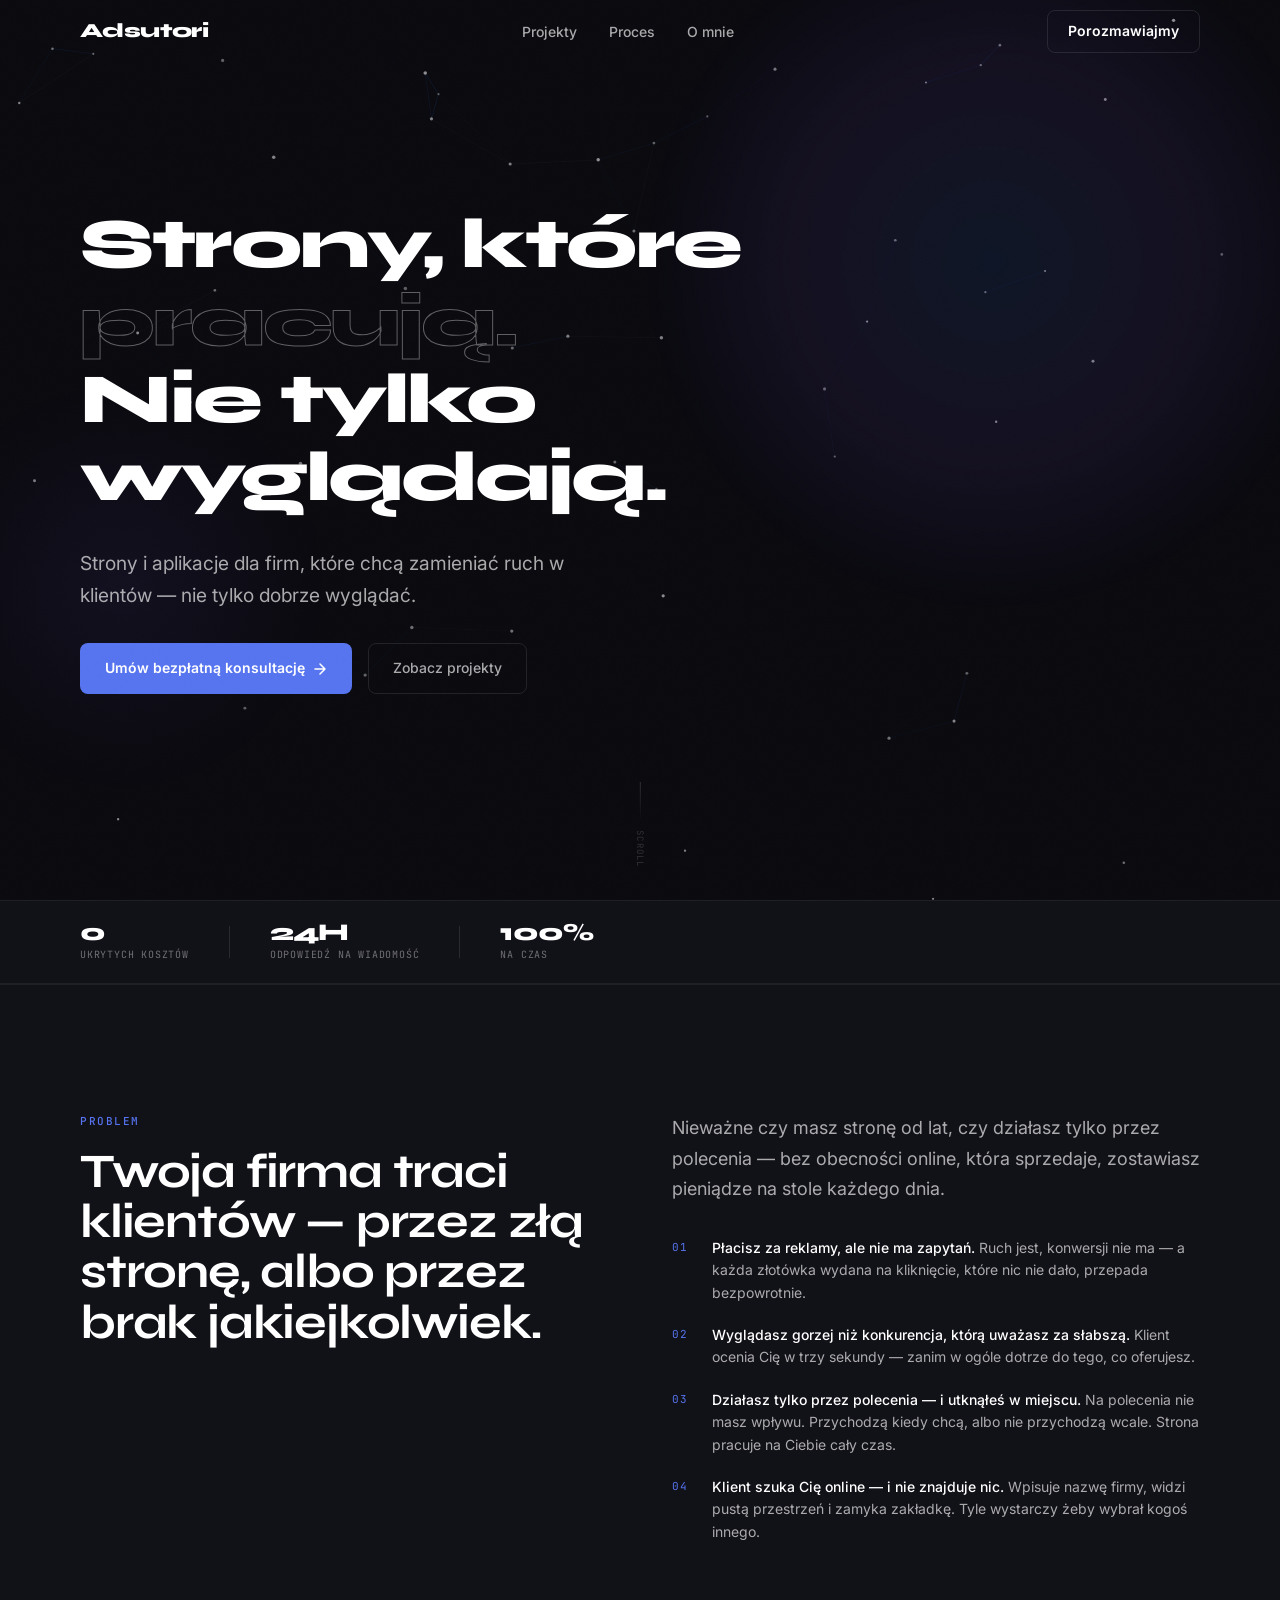
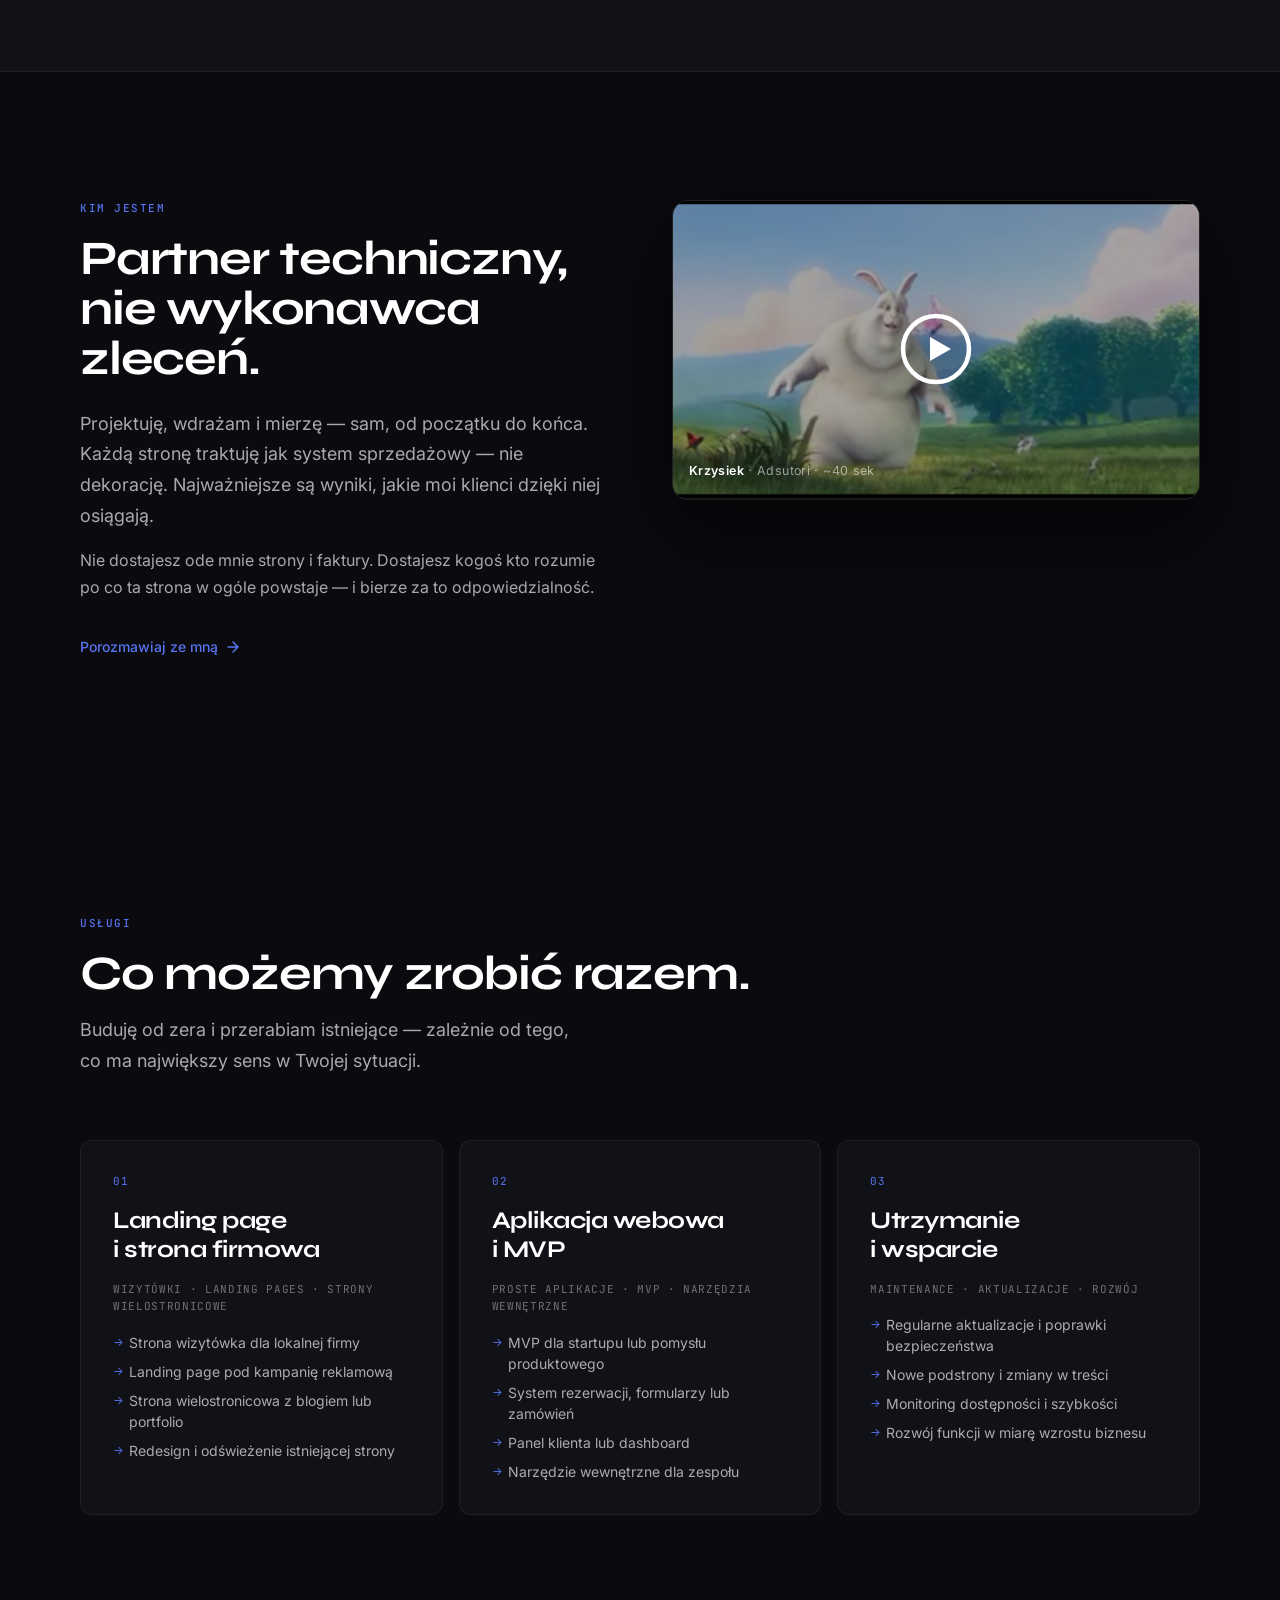
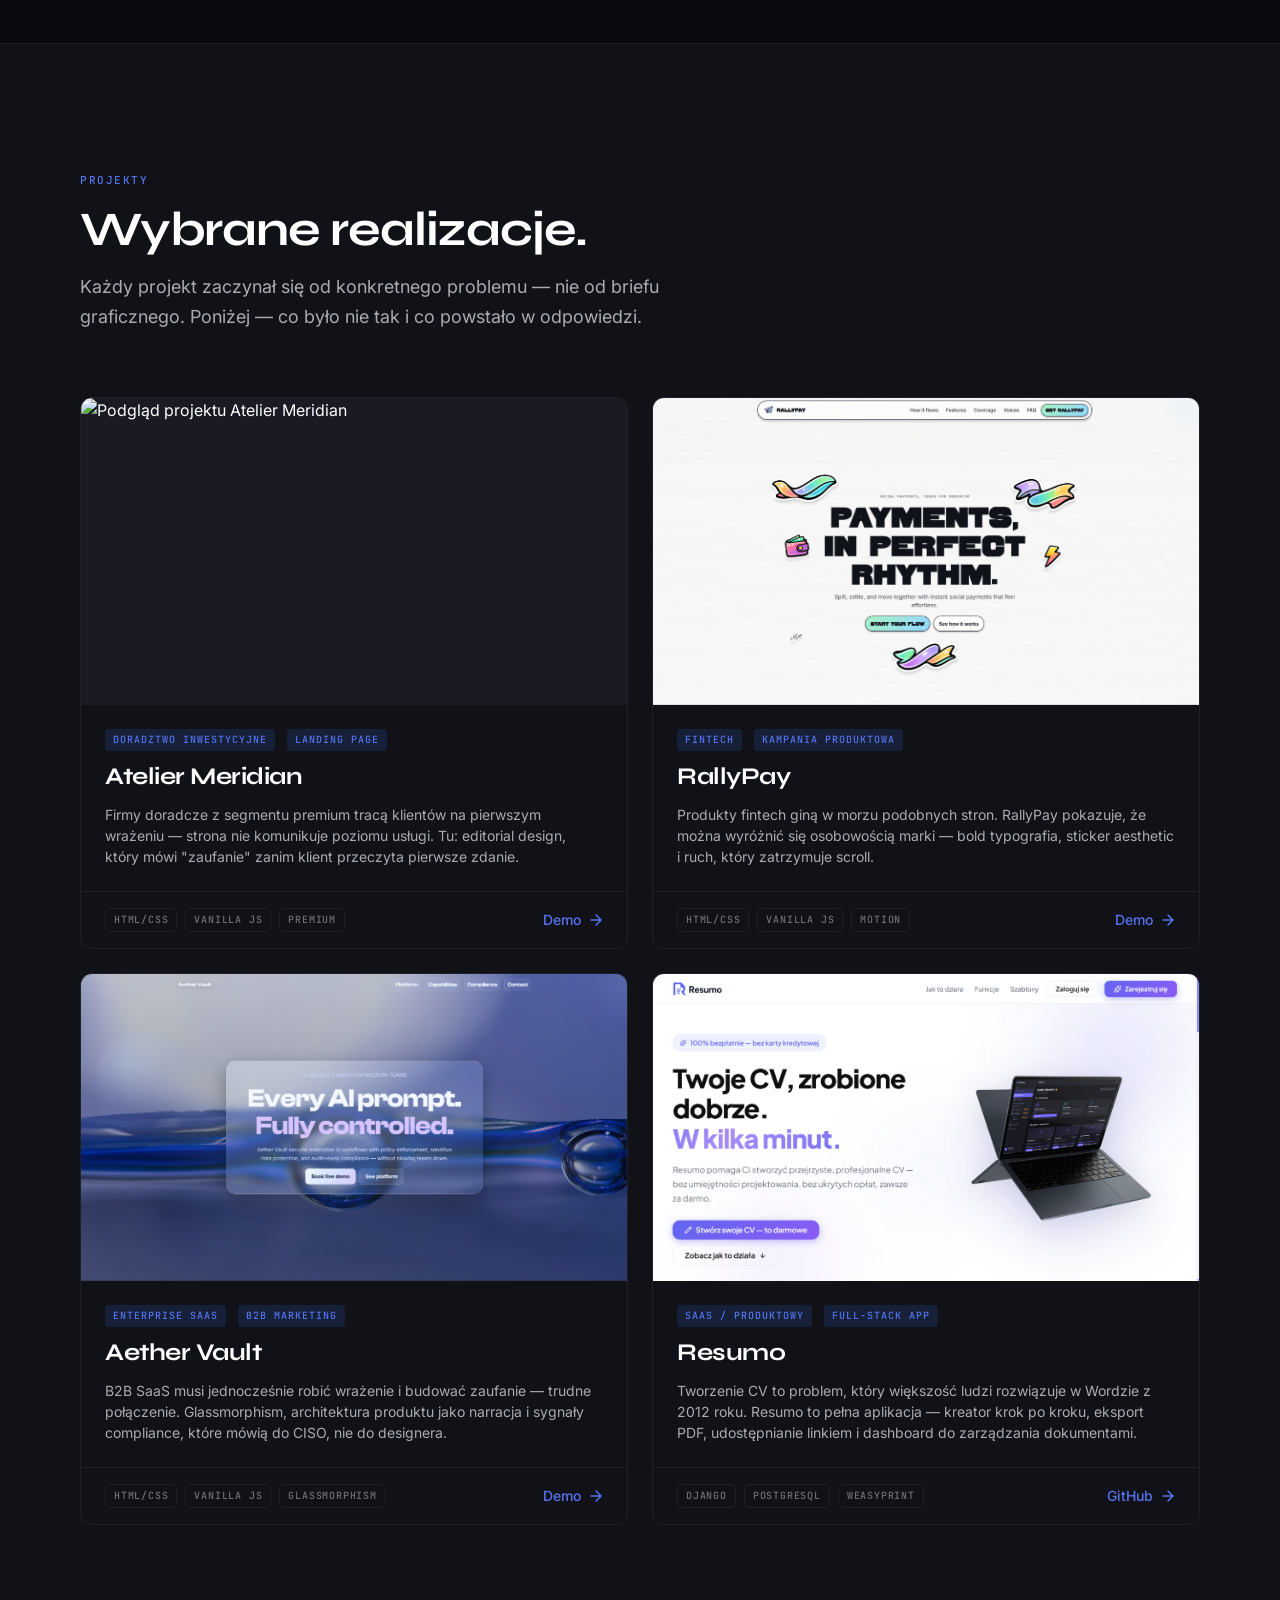
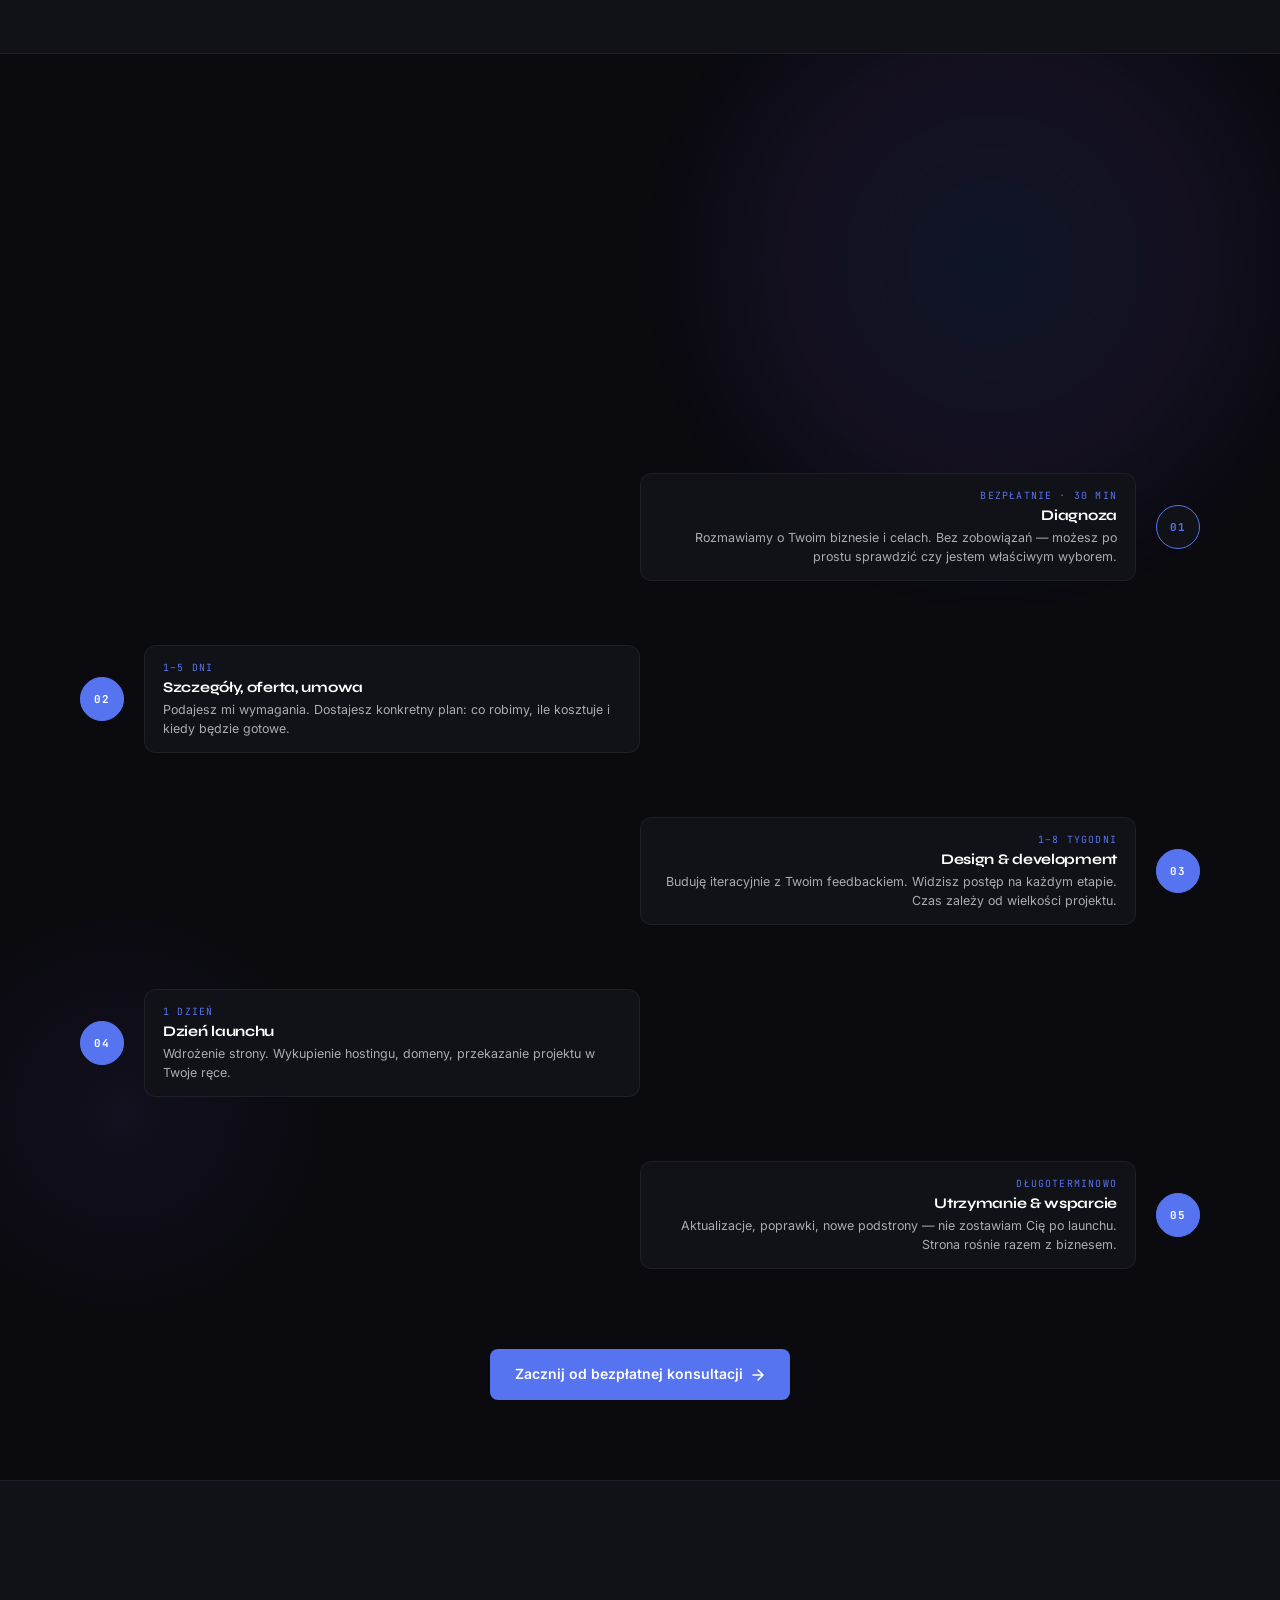
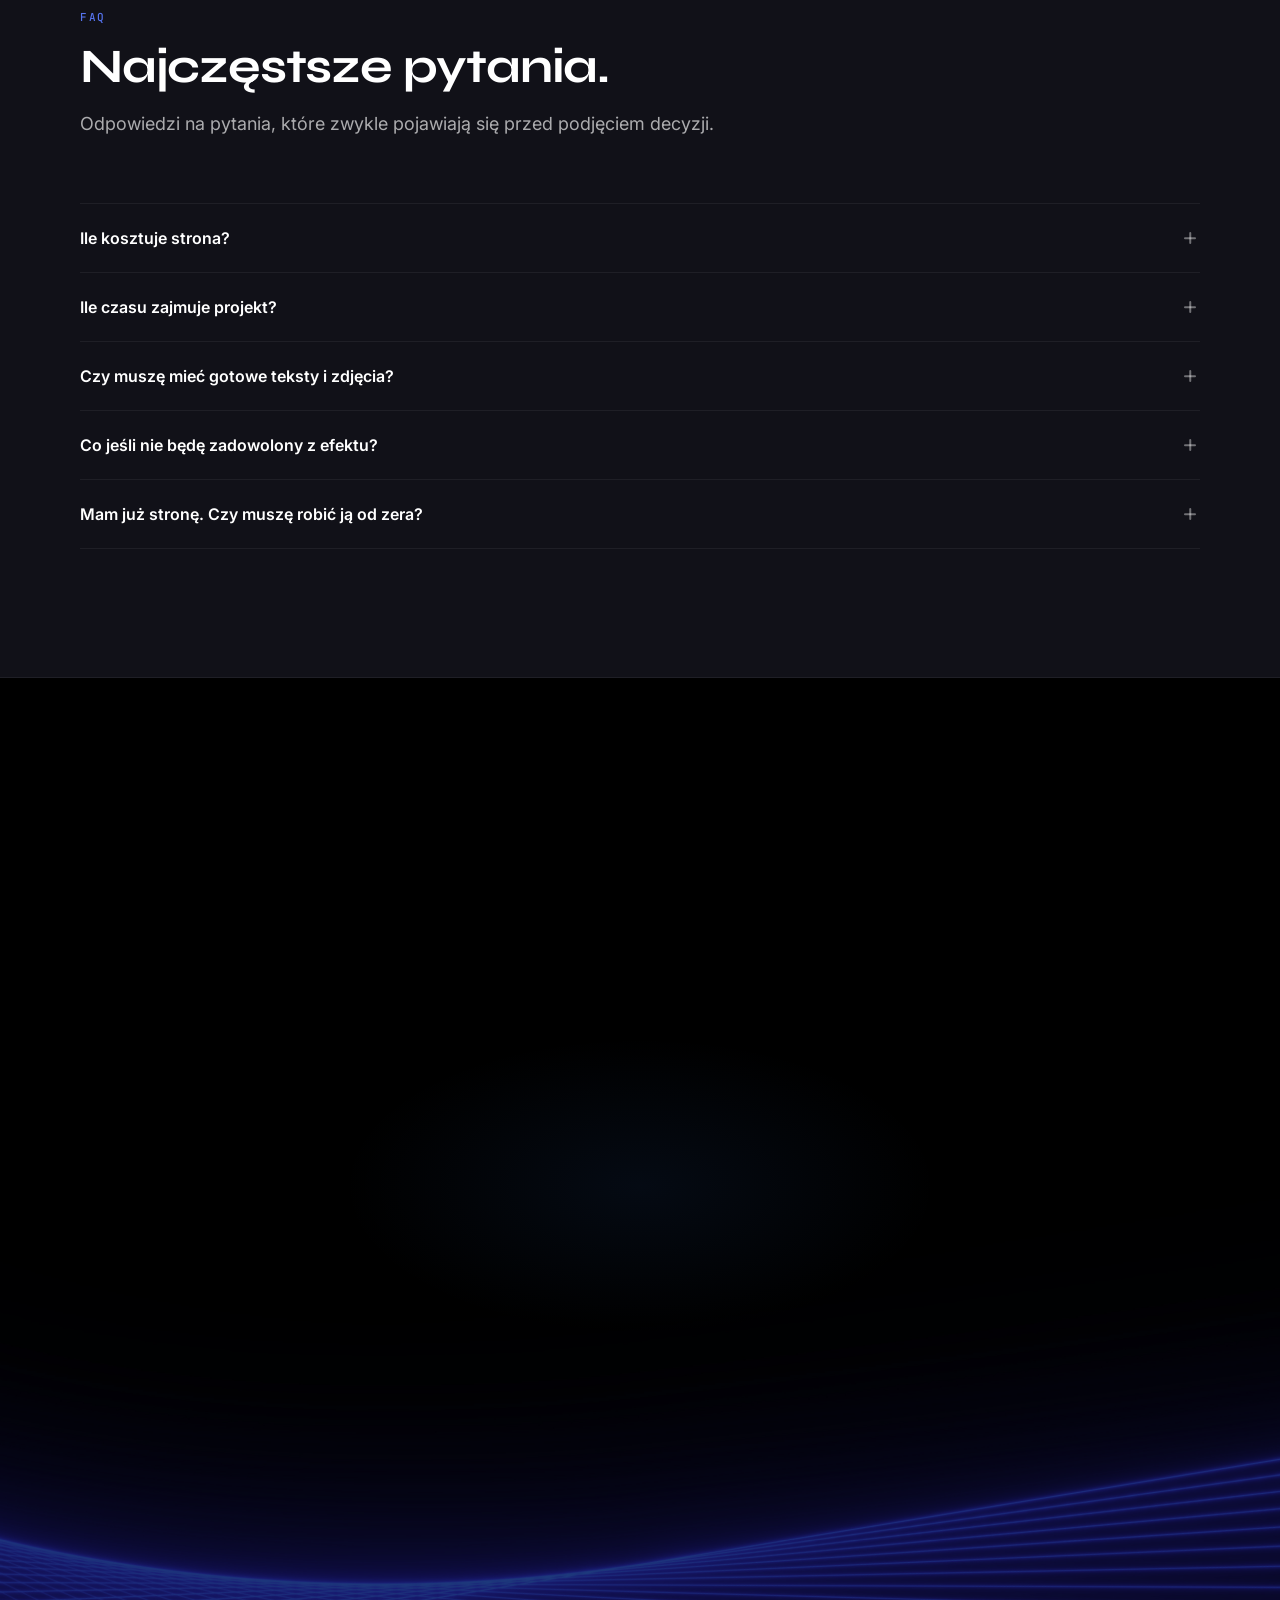
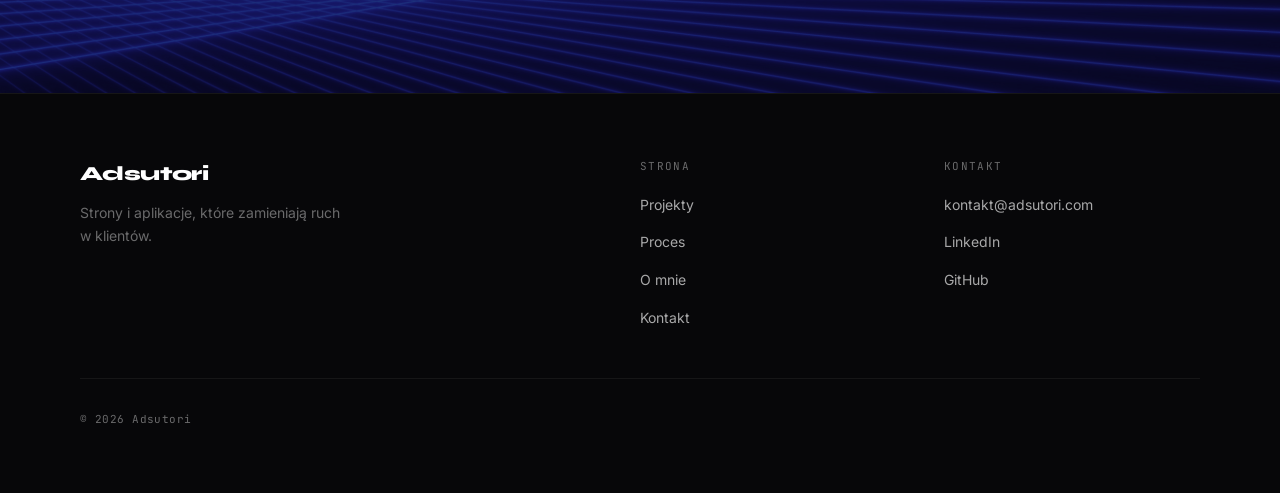
==== commit 00b8165d: "finish all sections, fix hero" ====
--- a/index.html
+++ b/index.html
@@ -743,8 +743,8 @@
               <span class="process__dot-num">04</span>
             </div>
             <div class="process__card">
-              <div class="process__card-tag">Dzień launchu</div>
-              <h3 class="process__card-title">1 dzień</h3>
+              <div class="process__card-tag">1 dzień</div>
+              <h3 class="process__card-title">Dzień launchu</h3>
               <p class="process__card-desc">Wdrożenie strony. Wykupienie hostingu, domeny, przekazanie projektu w Twoje ręce.</p>
             </div>
           </div>
--- a/css/tokens.css
+++ b/css/tokens.css
@@ -48,7 +48,7 @@
   --text-4xl:  3rem;       /* 48px */
   --text-5xl:  4rem;       /* 64px */
   --text-6xl:  5.5rem;     /* 88px */
-  --text-hero: clamp(3rem, 8vw, 6.5rem);
+  --text-hero: clamp(1.75rem, 5.5vw, 6.5rem);
 
   /* === SPACING (8px base) === */
 
--- a/css/base.css
+++ b/css/base.css
@@ -38,7 +38,7 @@
   color: var(--text-primary);
 }
 
-h1 { font-size: var(--text-hero); font-weight: 800; }
+h1 { font-weight: 800; }
 h2 { font-size: var(--text-4xl);  font-weight: 700; letter-spacing: -0.025em; }
 h3 { font-size: var(--text-2xl);  font-weight: 700; }
 h4 { font-size: var(--text-xl);   font-weight: 600; }
@@ -155,8 +155,6 @@
   h2 { font-size: var(--text-3xl); }
   h3 { font-size: var(--text-xl); }
 }
-
-
 /* ============================================
    CUSTOM SCROLLBAR
    Webkit (Chrome, Edge, Safari) + Firefox
--- a/css/sections.css
+++ b/css/sections.css
@@ -6,10 +6,12 @@
 
 .hero {
   min-height: 100svh;
+  height: auto;
   display: flex;
   align-items: center;
   position: relative;
   padding-top: 64px;
+  padding-bottom: var(--space-16);
   overflow: hidden;
 }
 
@@ -108,9 +110,10 @@
 .hero__inner {
   position: relative;
   z-index: 1;
-  padding-block: var(--space-32);
+  padding-block: var(--space-16);
   display: grid;
   gap: var(--space-8);
+  min-width: 0;
   max-width: 820px;
 }
 
@@ -132,12 +135,14 @@
   0%, 100% { opacity: 1; transform: scale(1); }
   50%       { opacity: 0.5; transform: scale(0.7); }
 }
+.hero h1 {
+  font-size: var(--text-hero);
+}
 
 .hero__heading {
-  font-size: var(--text-hero);
   font-weight: 800;
   letter-spacing: -0.035em;
-  line-height: 0.97;
+  line-height: 1.1;
   color: var(--text-primary);
 }
 
@@ -151,7 +156,7 @@
   font-size: clamp(1rem, 1.8vw, 1.2rem);
   color: var(--text-secondary);
   line-height: 1.65;
-  max-width: 520px;
+  max-width: min(520px, 100%);
 }
 
 .hero__meta {
@@ -179,6 +184,7 @@
   align-items: center;
   gap: var(--space-4);
   flex-wrap: wrap;
+  max-width: 100%;
 }
 
 .hero__scroll {
@@ -234,6 +240,29 @@
   opacity: 1;
 }
 
+/* Tablet */
+@media (max-width: 1024px) {
+  .hero {
+    padding-bottom: var(--space-4);
+  }
+
+  .hero__inner {
+    padding-block: clamp(var(--space-6), 4svh, var(--space-12));
+    gap: clamp(var(--space-5), 3svh, var(--space-8));
+  }
+}
+
+@media (max-width: 768px) {
+  .hero__heading {
+    line-height: 0.95;
+    letter-spacing: -0.03em;
+  }
+
+  .hero__actions {
+    align-items: flex-start;
+    flex-direction: column;
+  }
+}
 
 /* ─── PROOF BAR ─── */
 
@@ -1665,7 +1694,7 @@
 @media (max-width: 768px) {
   .section { padding-block: var(--space-20); }
 
-  .hero__inner { padding-block: var(--space-20); }
+  .hero__inner { padding-block: clamp(var(--space-4), 3svh, var(--space-8)); }
   .hero__heading { letter-spacing: -0.025em; }
   .hero__glow { width: 80vw; height: 80vw; top: -5%; right: -20%; }
 
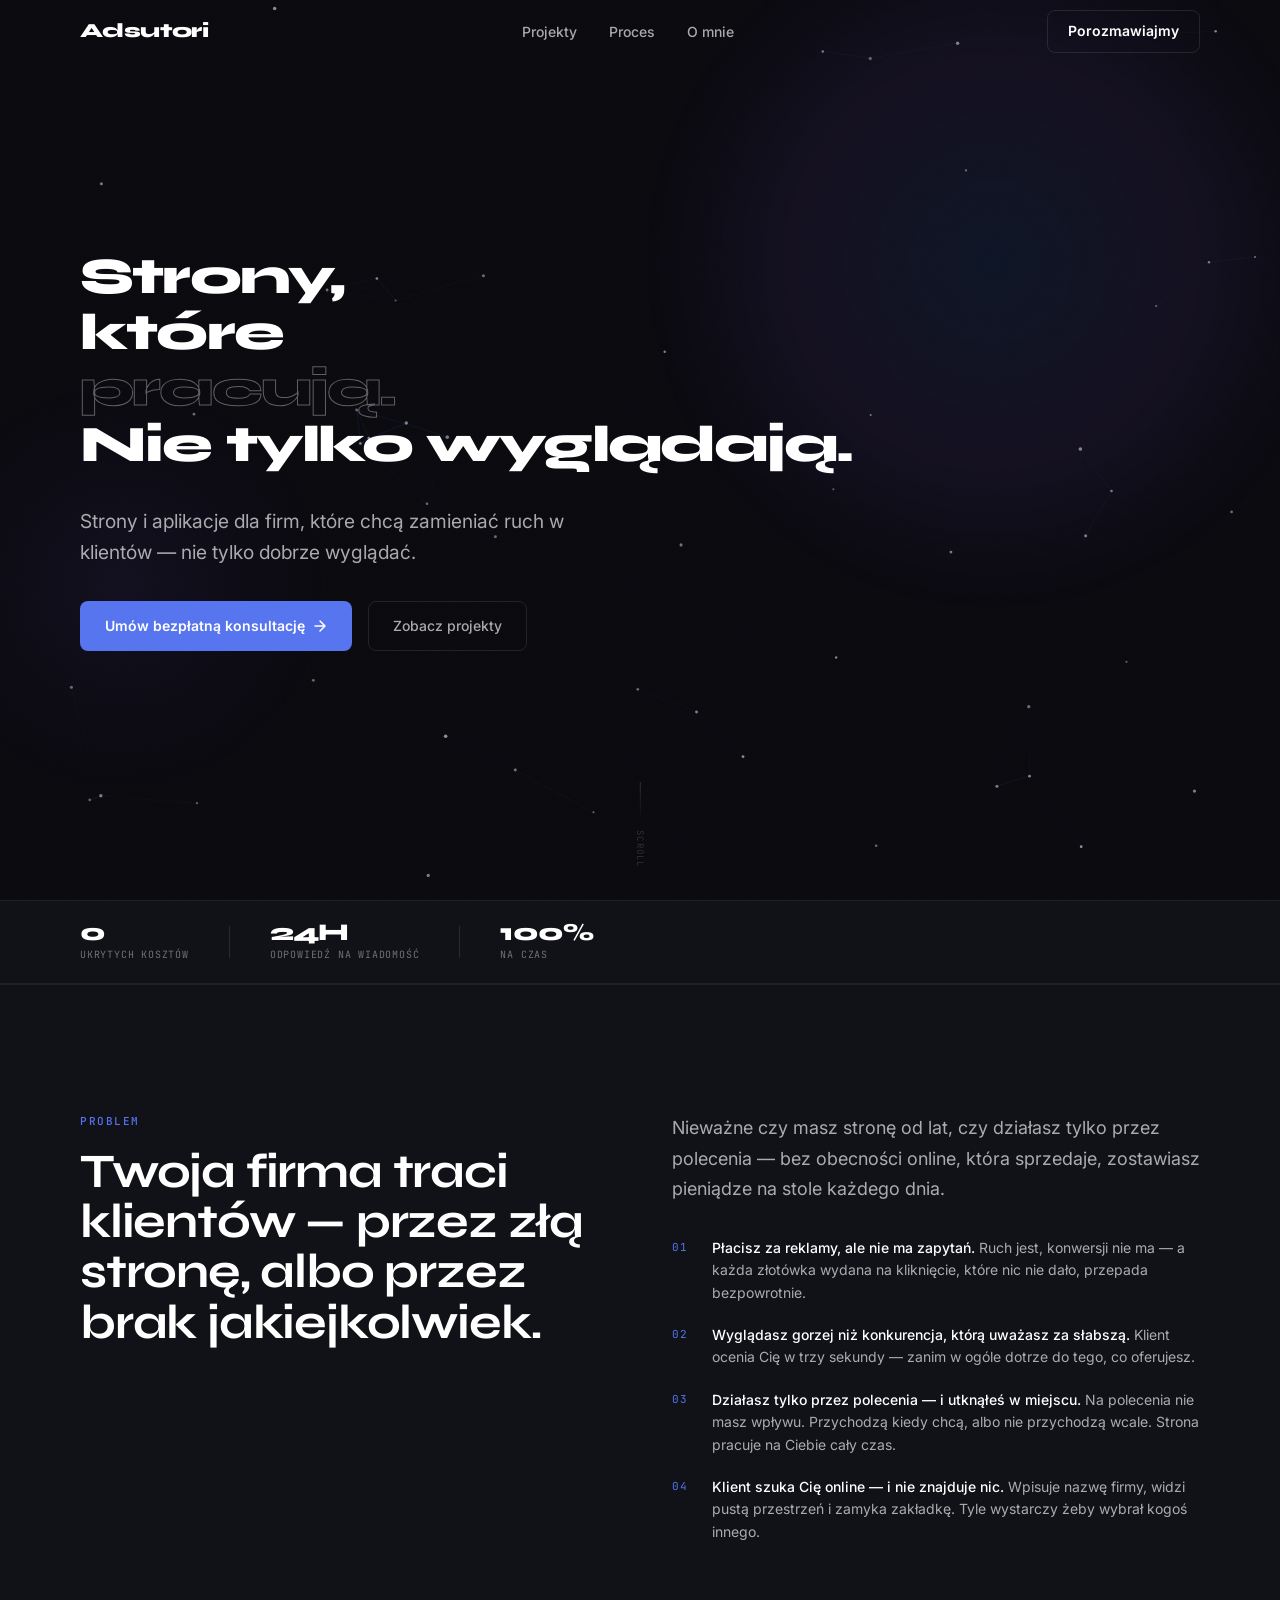
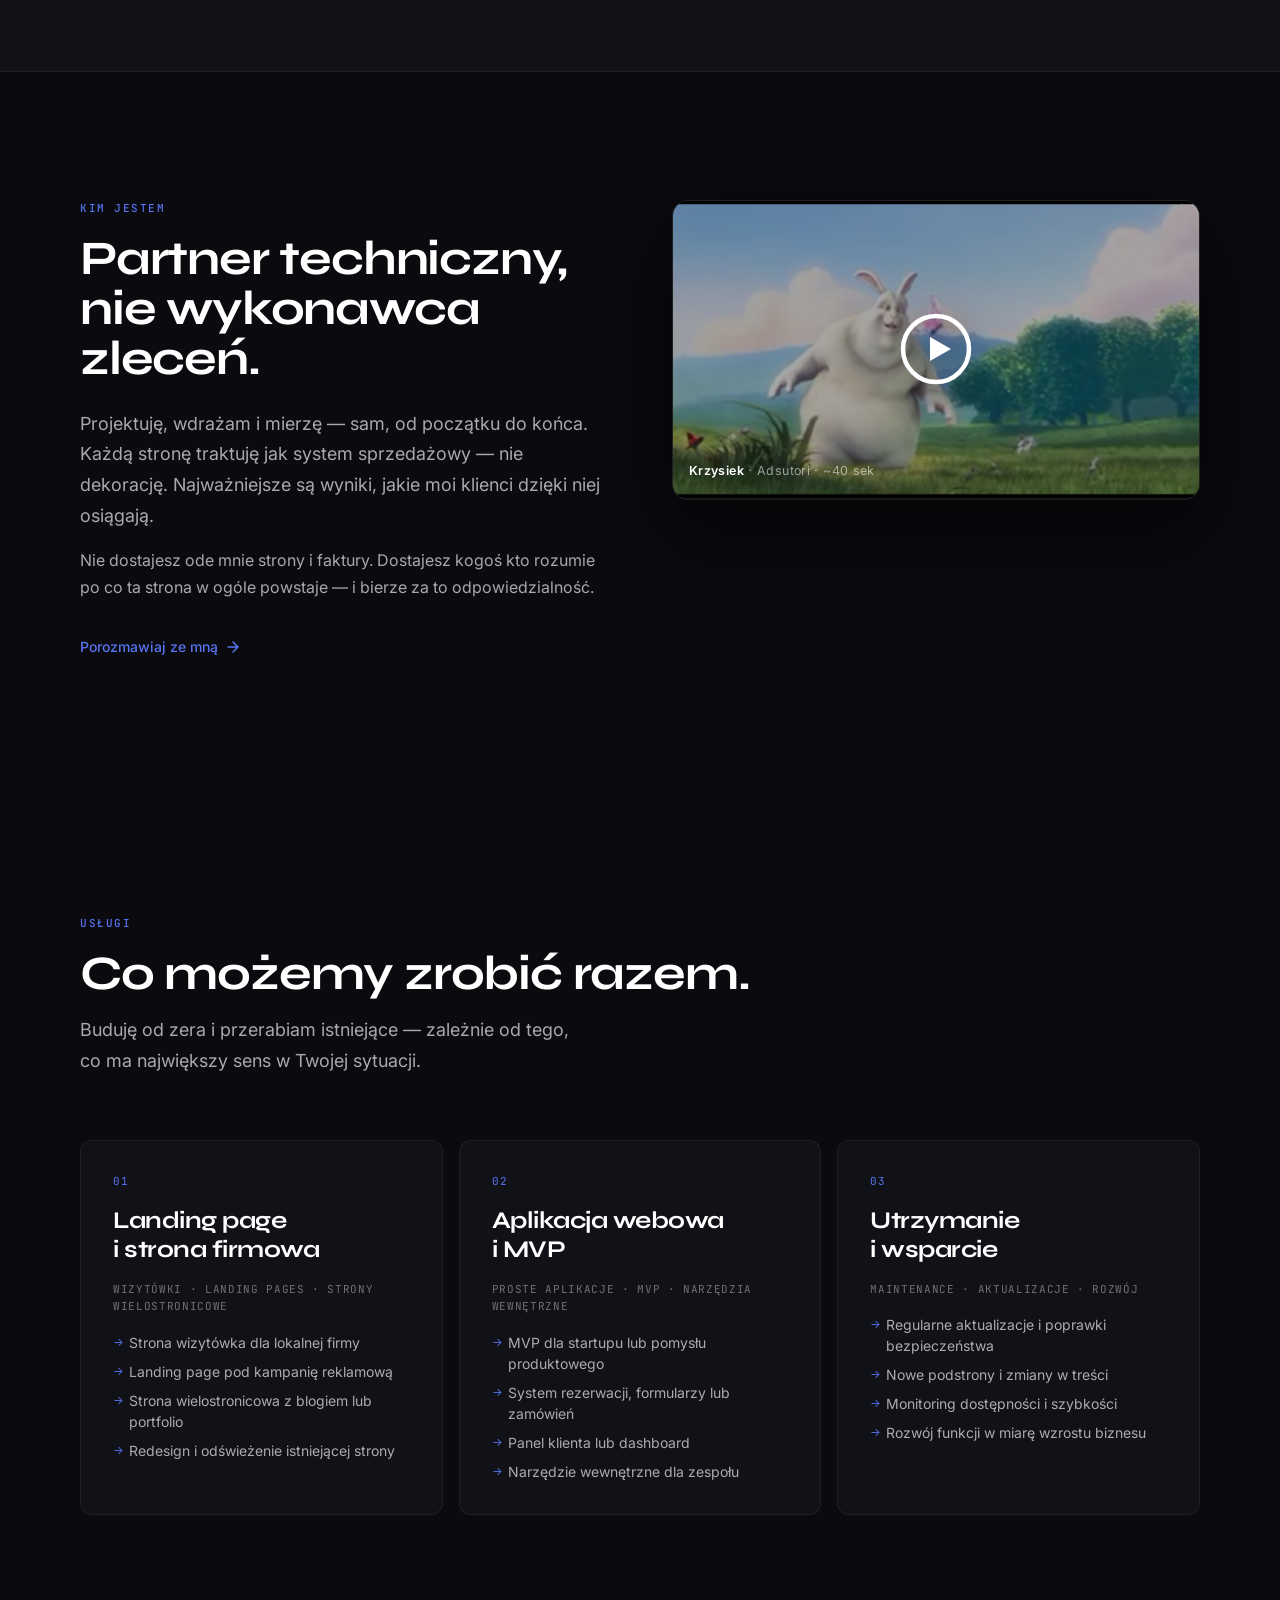
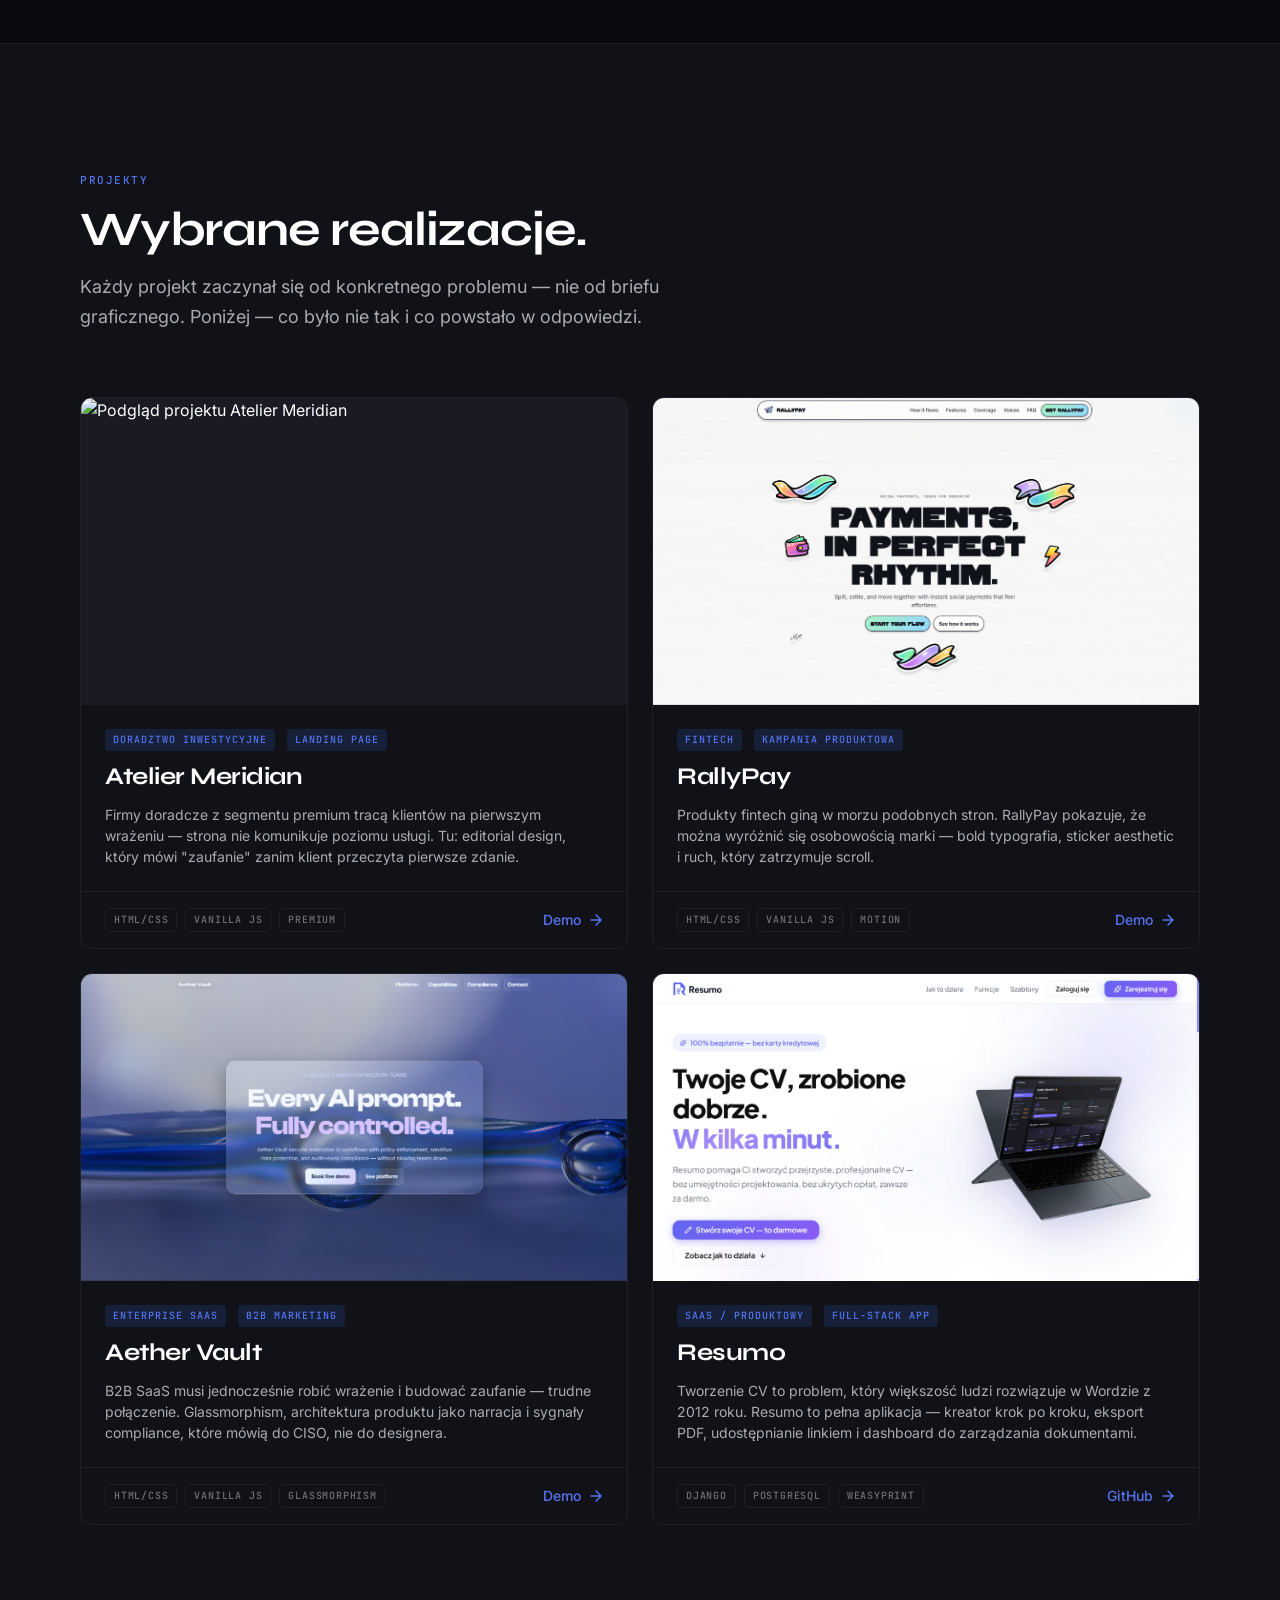
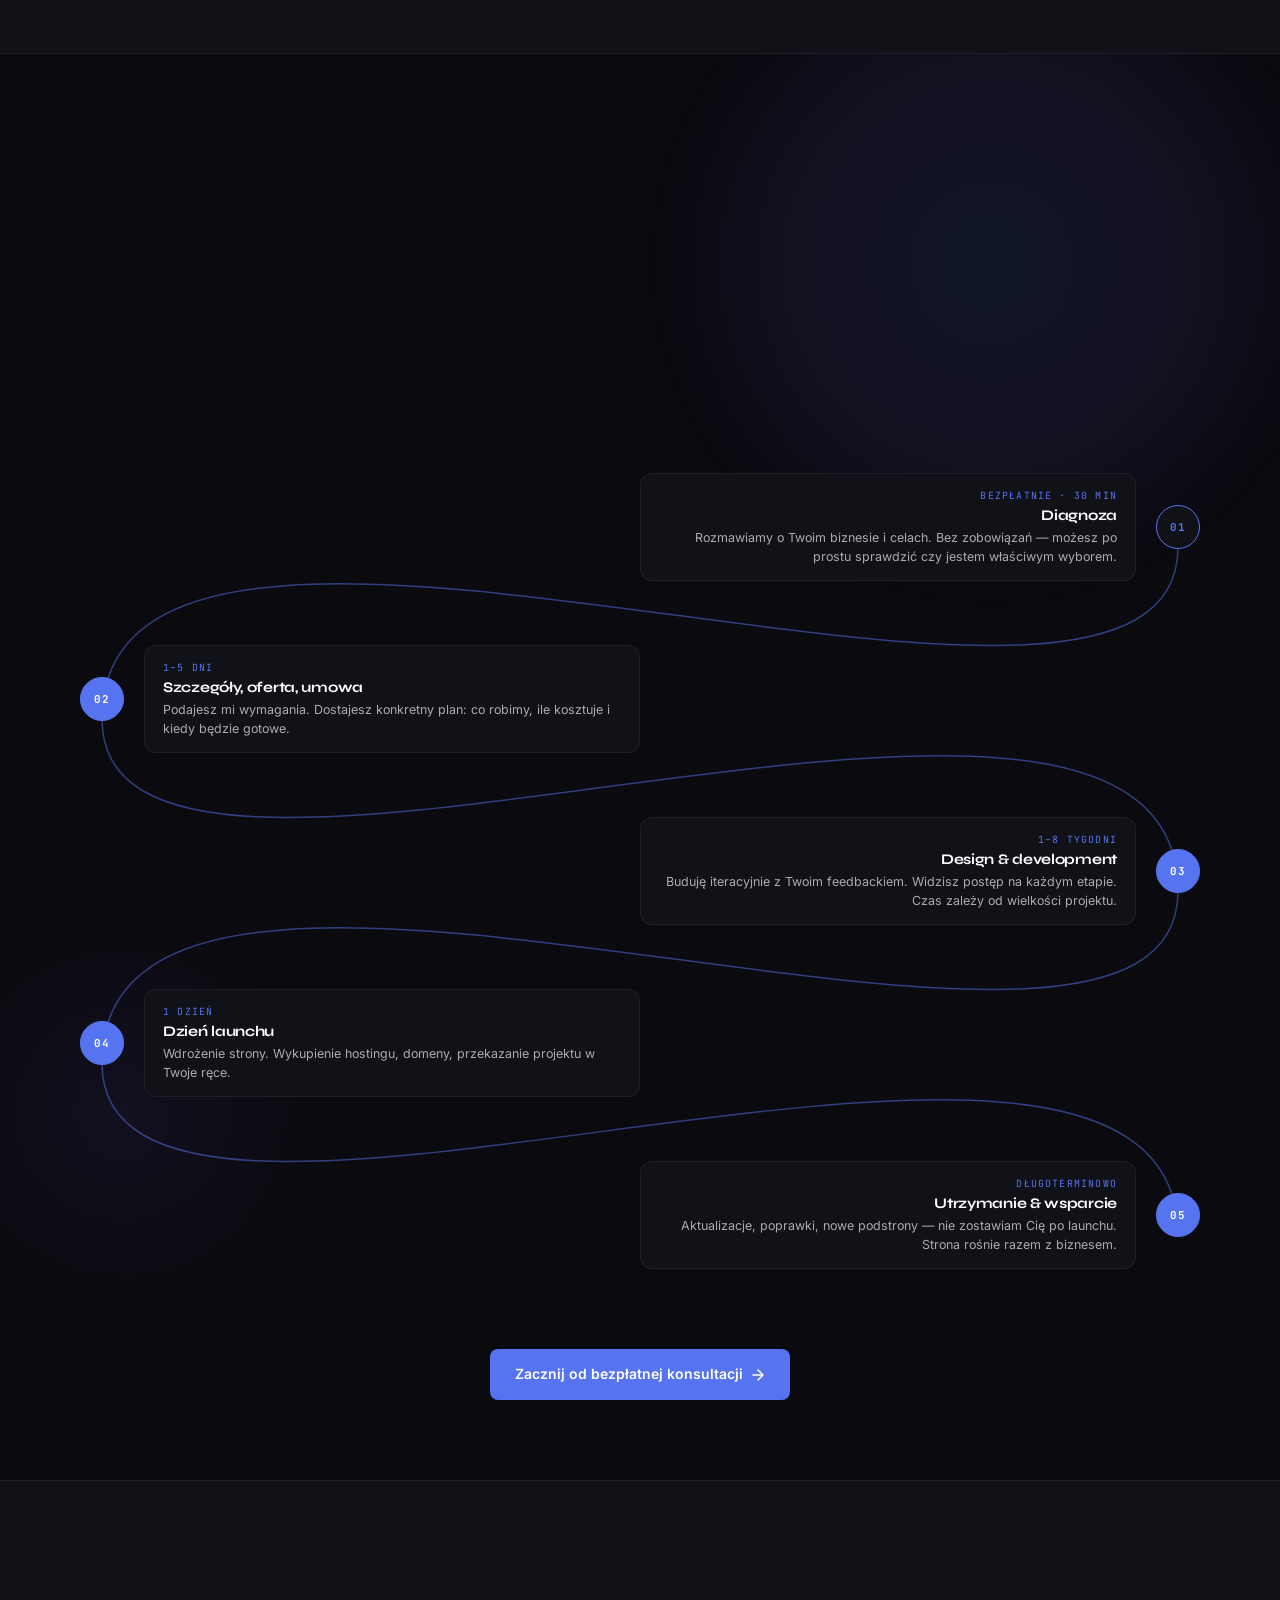
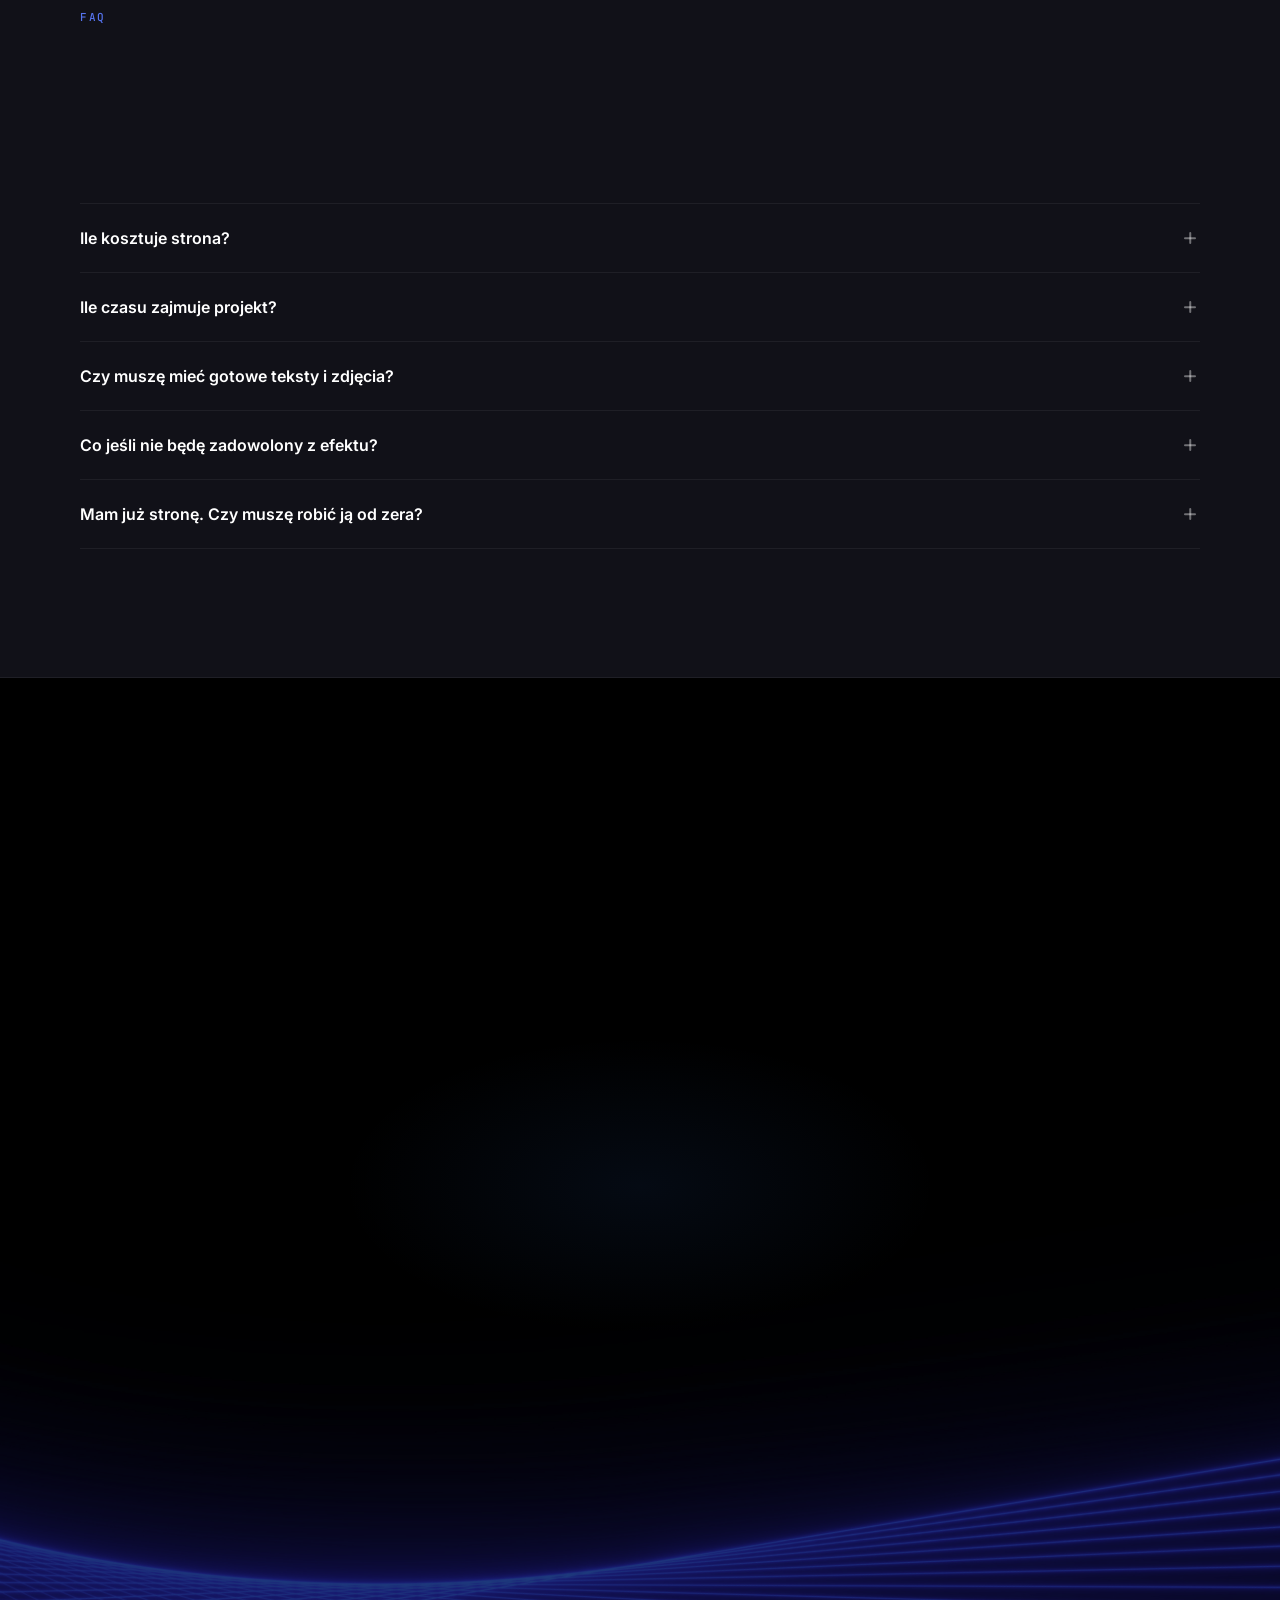
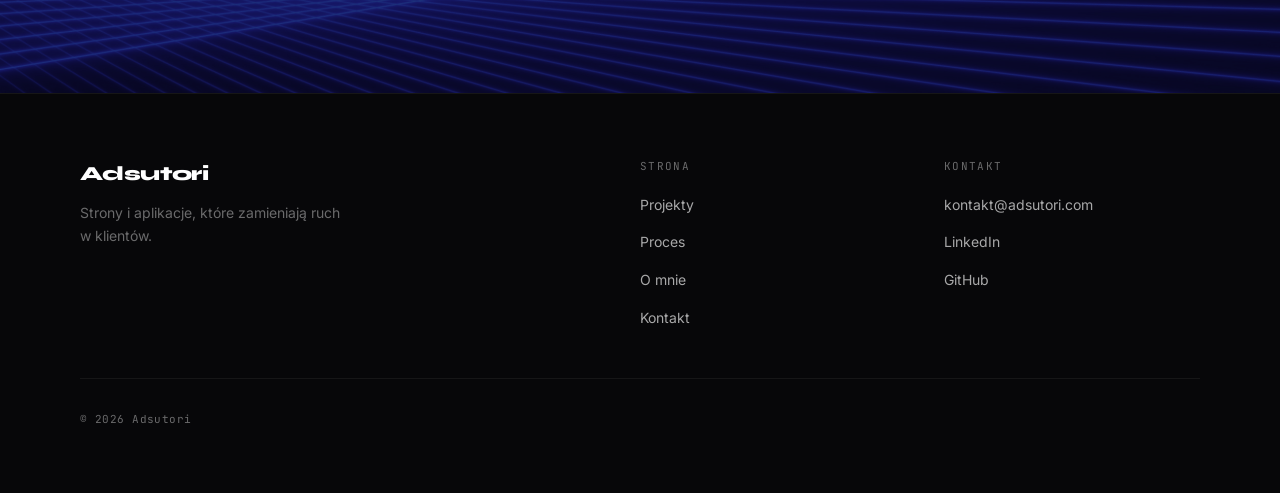
==== commit 79feee8d: "fix hero 3" ====
--- a/index.html
+++ b/index.html
@@ -91,7 +91,7 @@
           </div> -->
 
           <h1 id="hero-heading" class="hero__heading reveal reveal-delay-1">
-            Strony, które<br>
+            Strony,<span class="hero__break"> które</span><br class="hero__br">
             <em>pracują.</em><br>
             Nie tylko wyglądają.
           </h1>
--- a/css/tokens.css
+++ b/css/tokens.css
@@ -48,7 +48,7 @@
   --text-4xl:  3rem;       /* 48px */
   --text-5xl:  4rem;       /* 64px */
   --text-6xl:  5.5rem;     /* 88px */
-  --text-hero: clamp(1.75rem, 5.5vw, 6.5rem);
+  --text-hero: clamp(1.75rem, 4vw, 6.5rem);
 
   /* === SPACING (8px base) === */
 
--- a/css/sections.css
+++ b/css/sections.css
@@ -264,6 +264,21 @@
   }
 }
 
+.hero__break::before {
+  content: '\A';
+  white-space: pre;
+}
+
+@media (max-width: 1100px) {
+  .hero__break::before {
+    content: ' ';
+    white-space: normal;
+  }
+  .hero__br {
+    display: none;
+  }
+}
+
 /* ─── PROOF BAR ─── */
 
 .proof-bar {
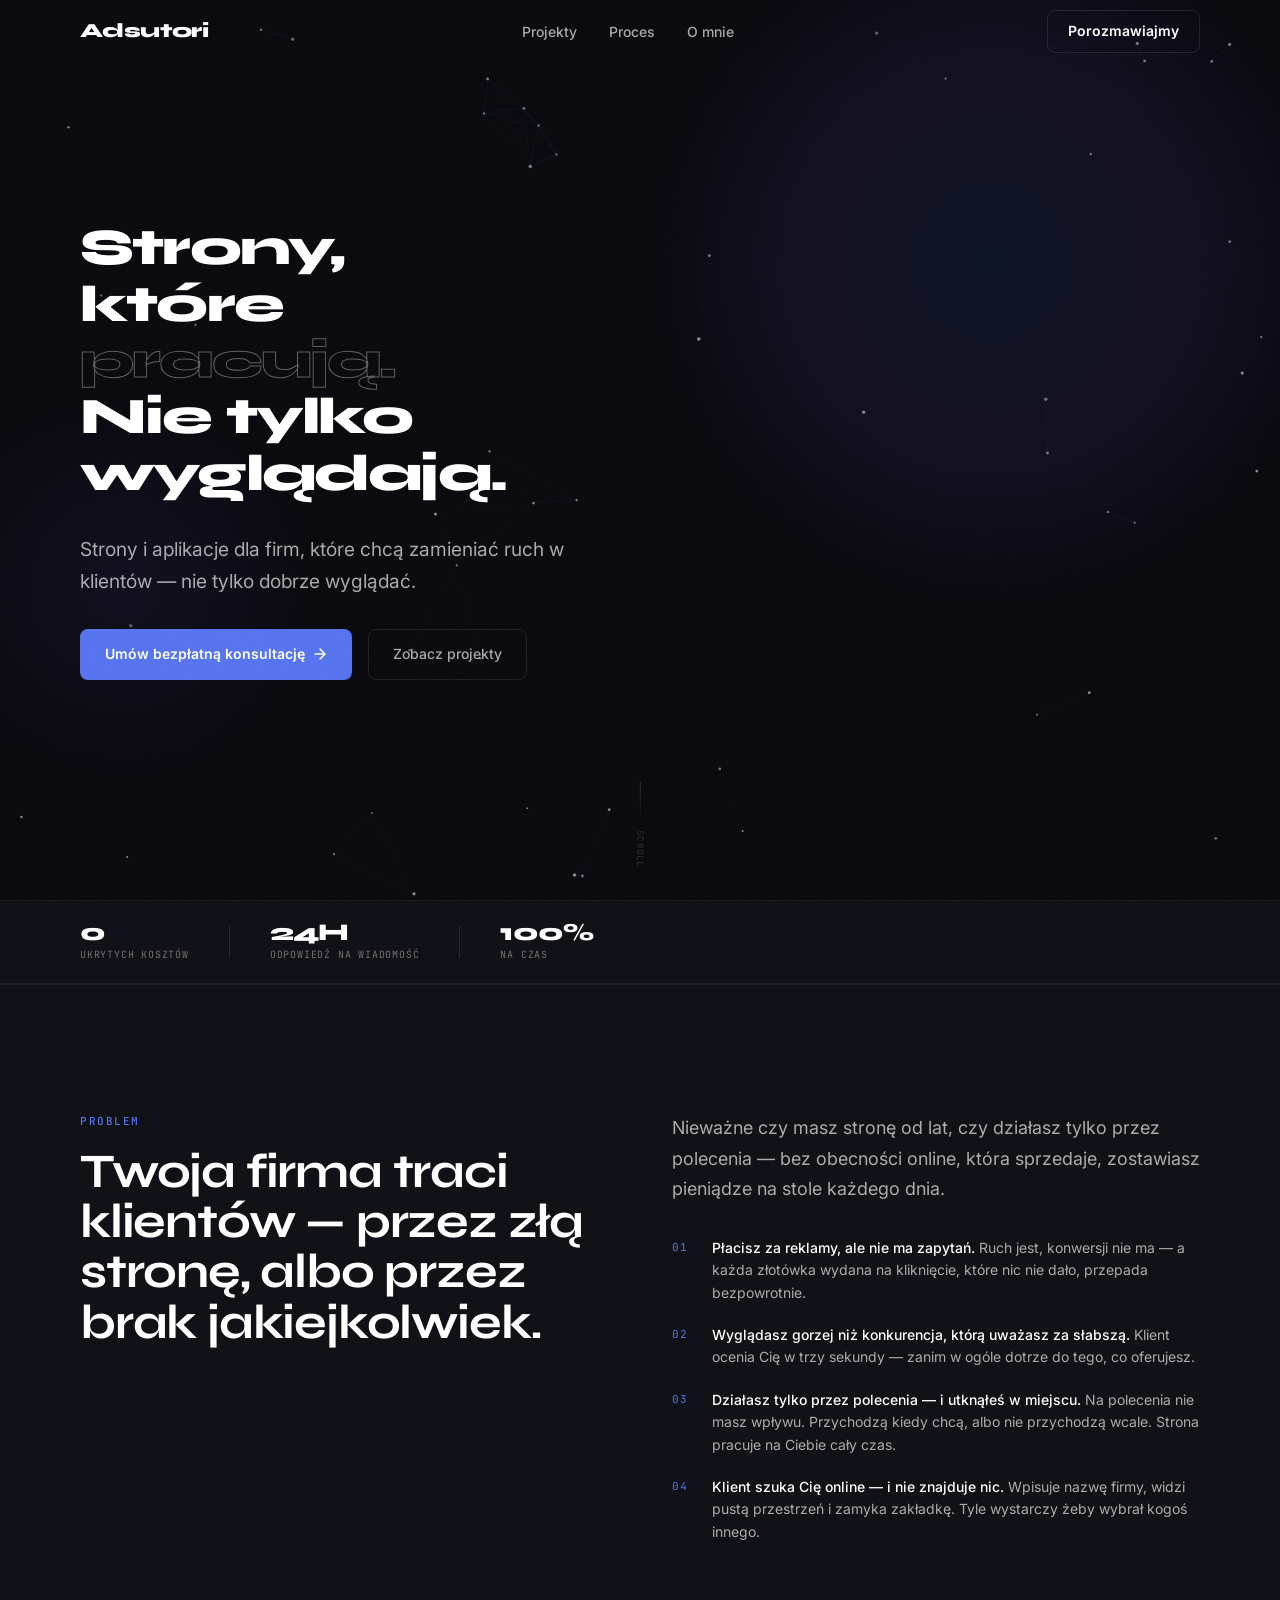
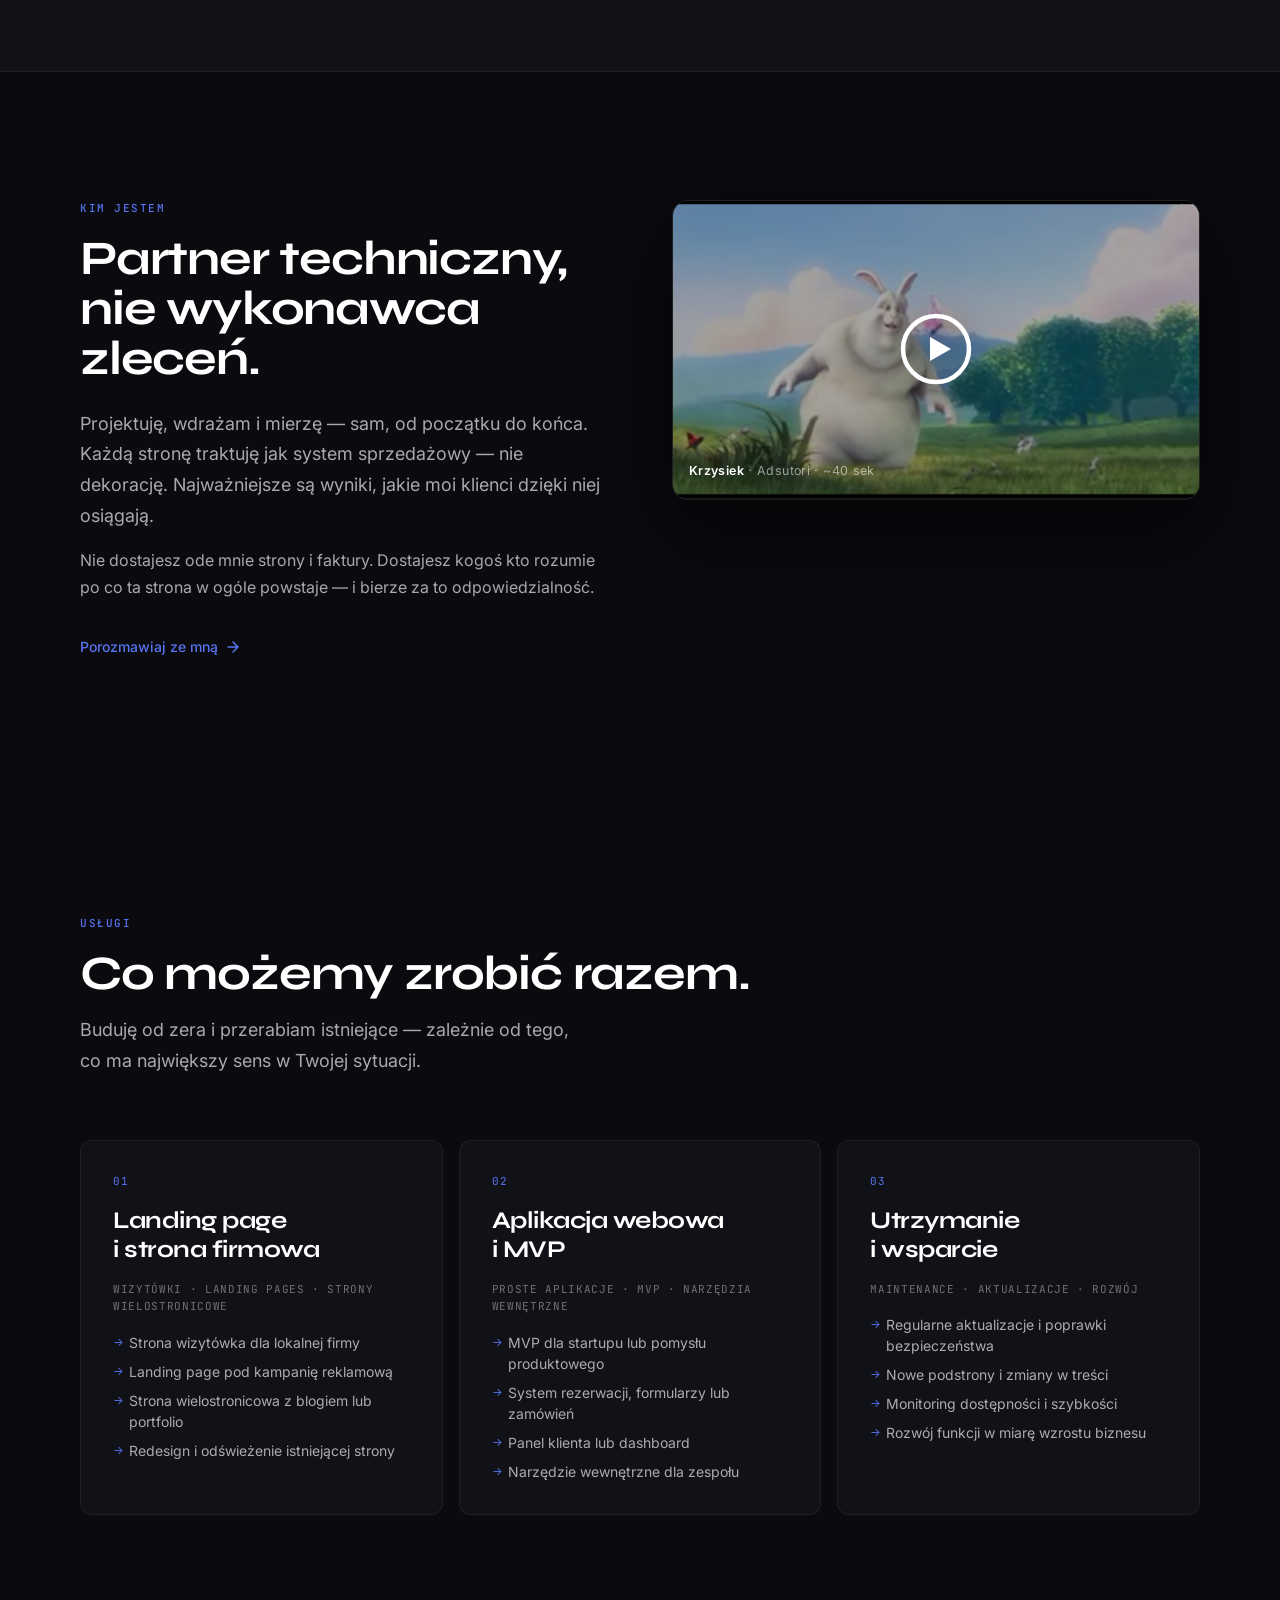
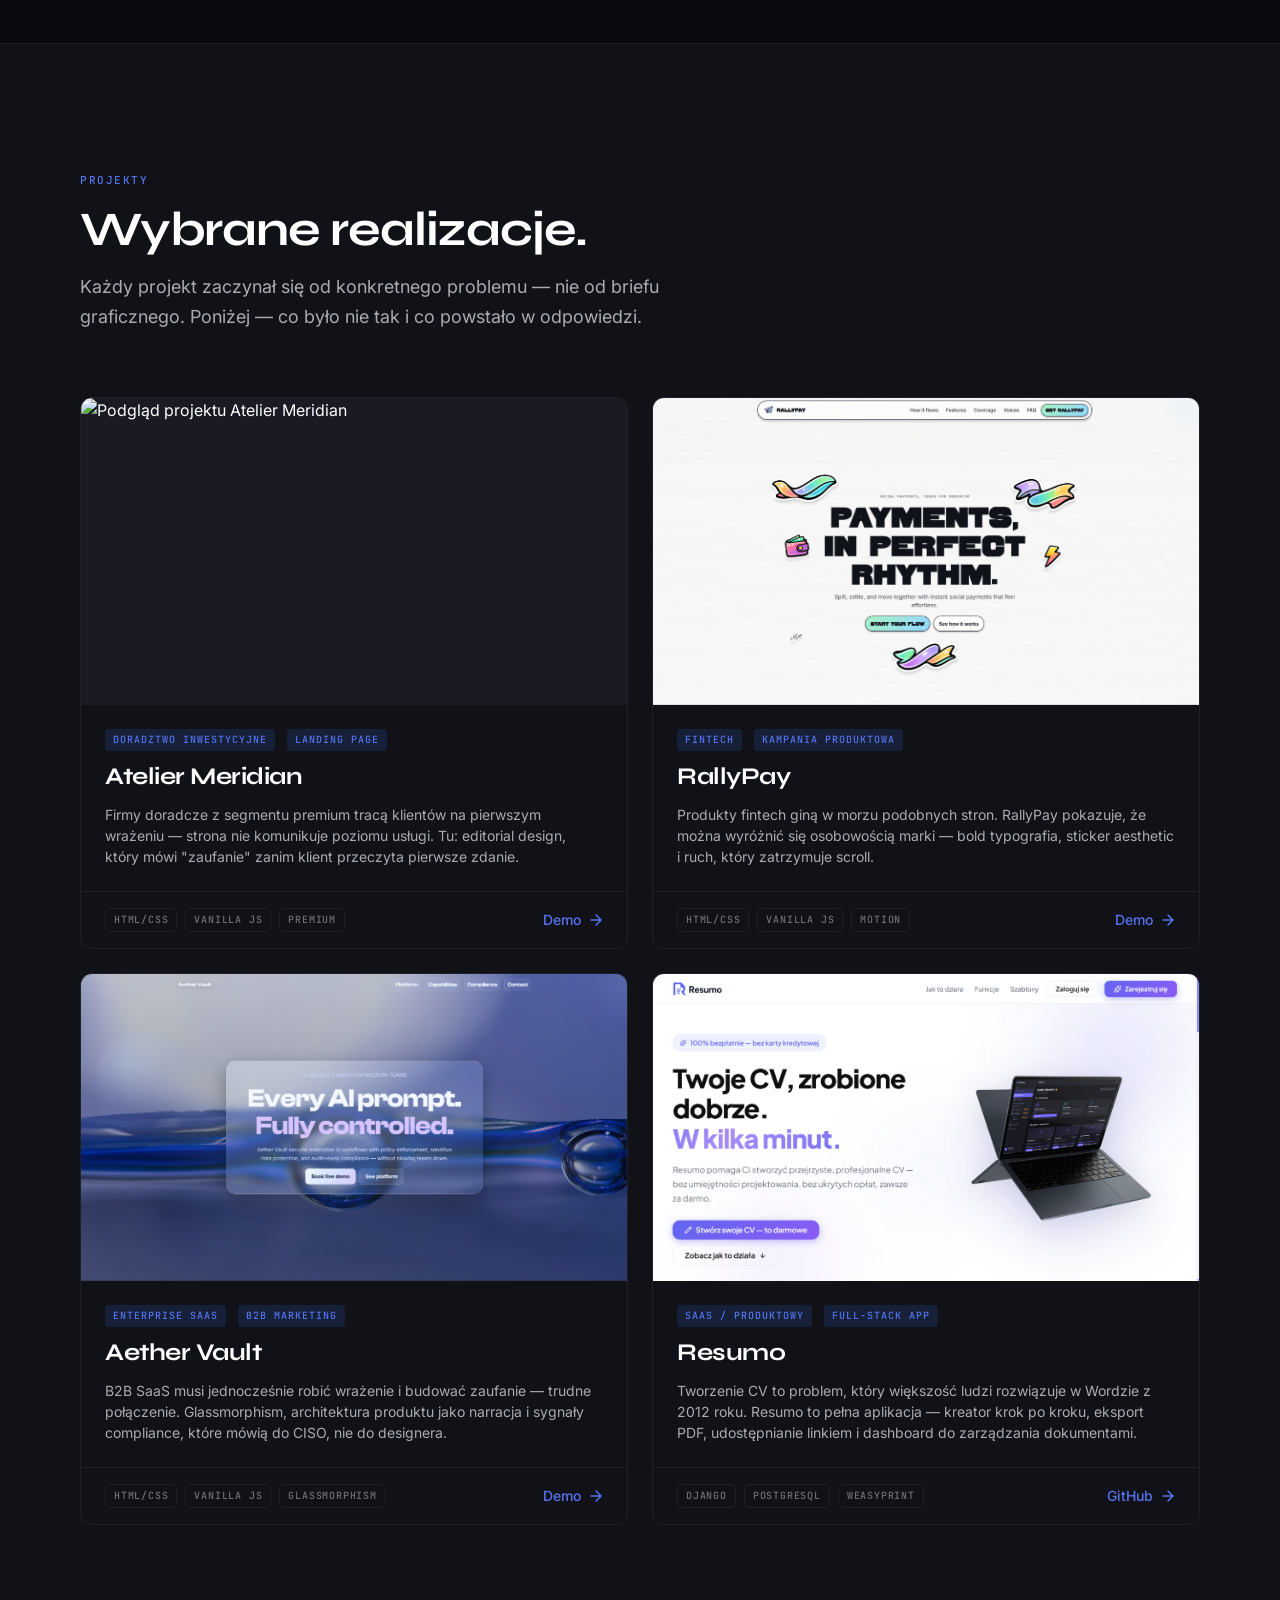
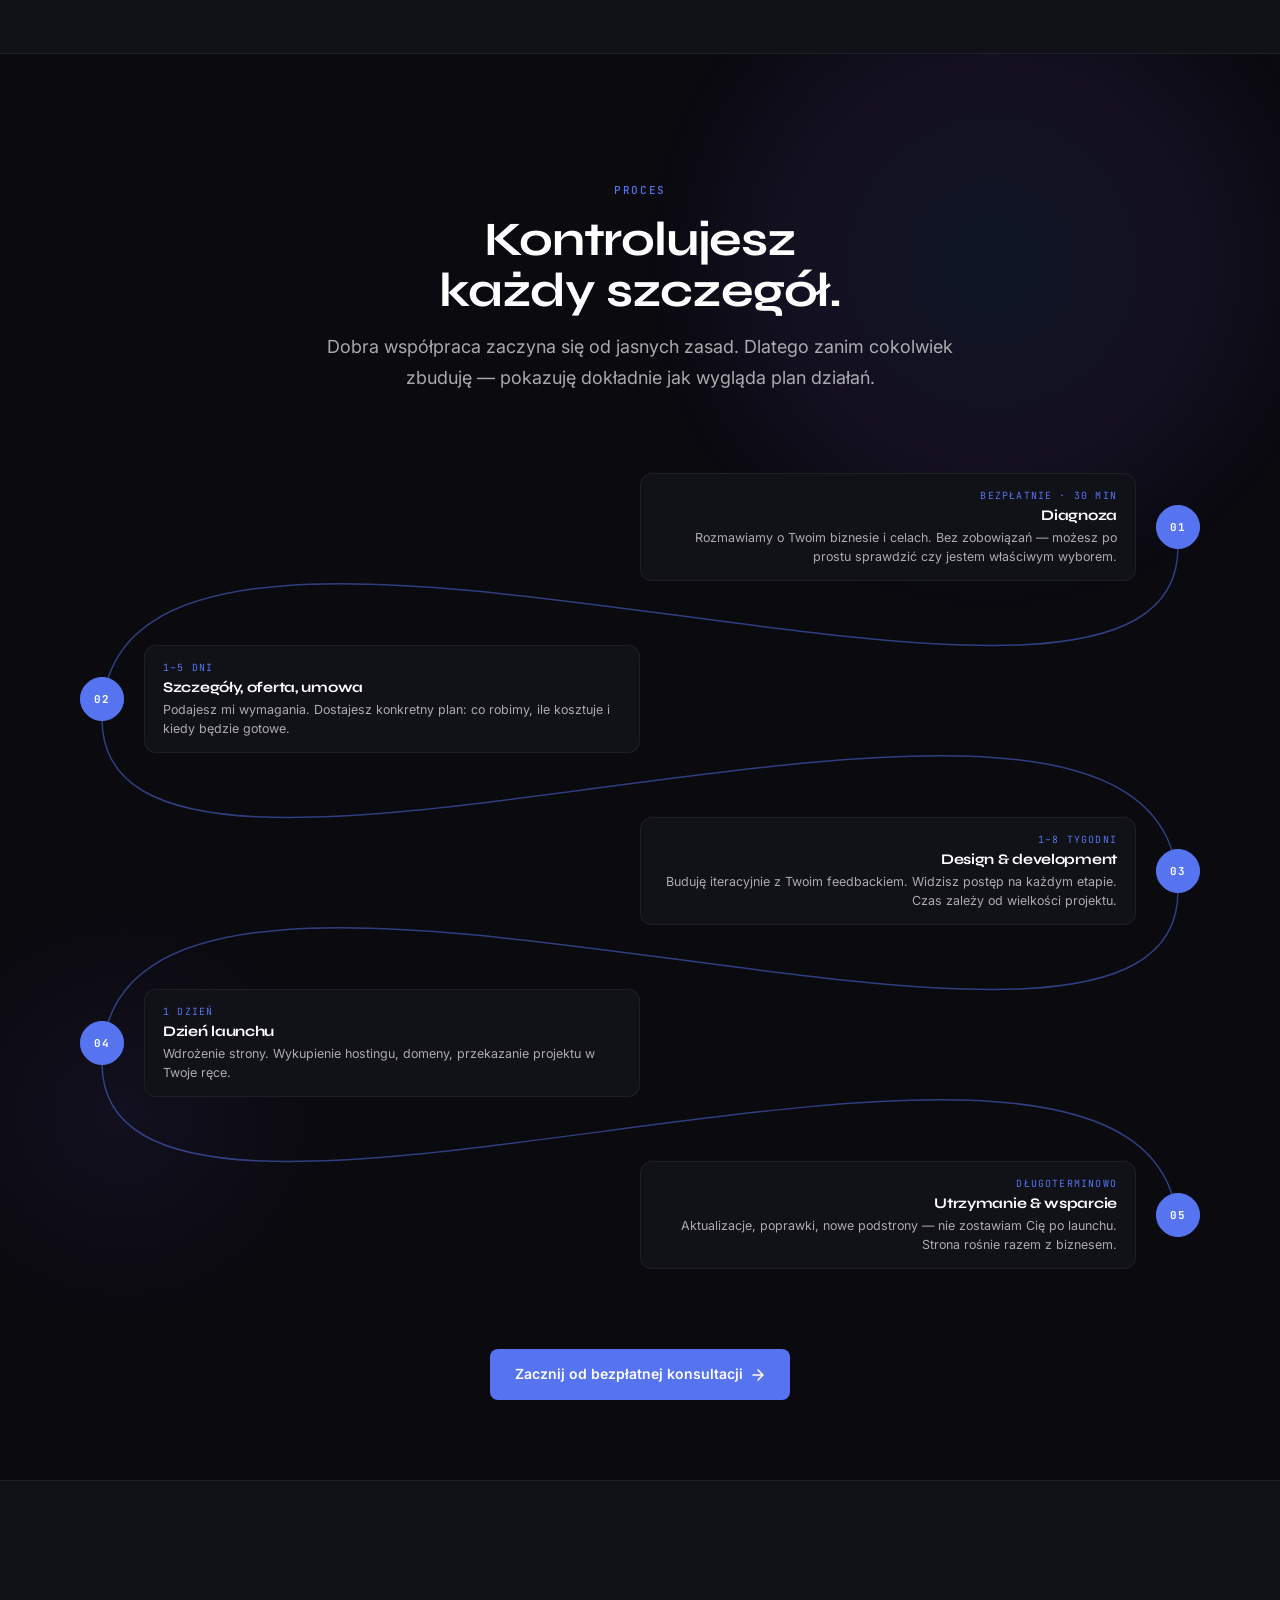
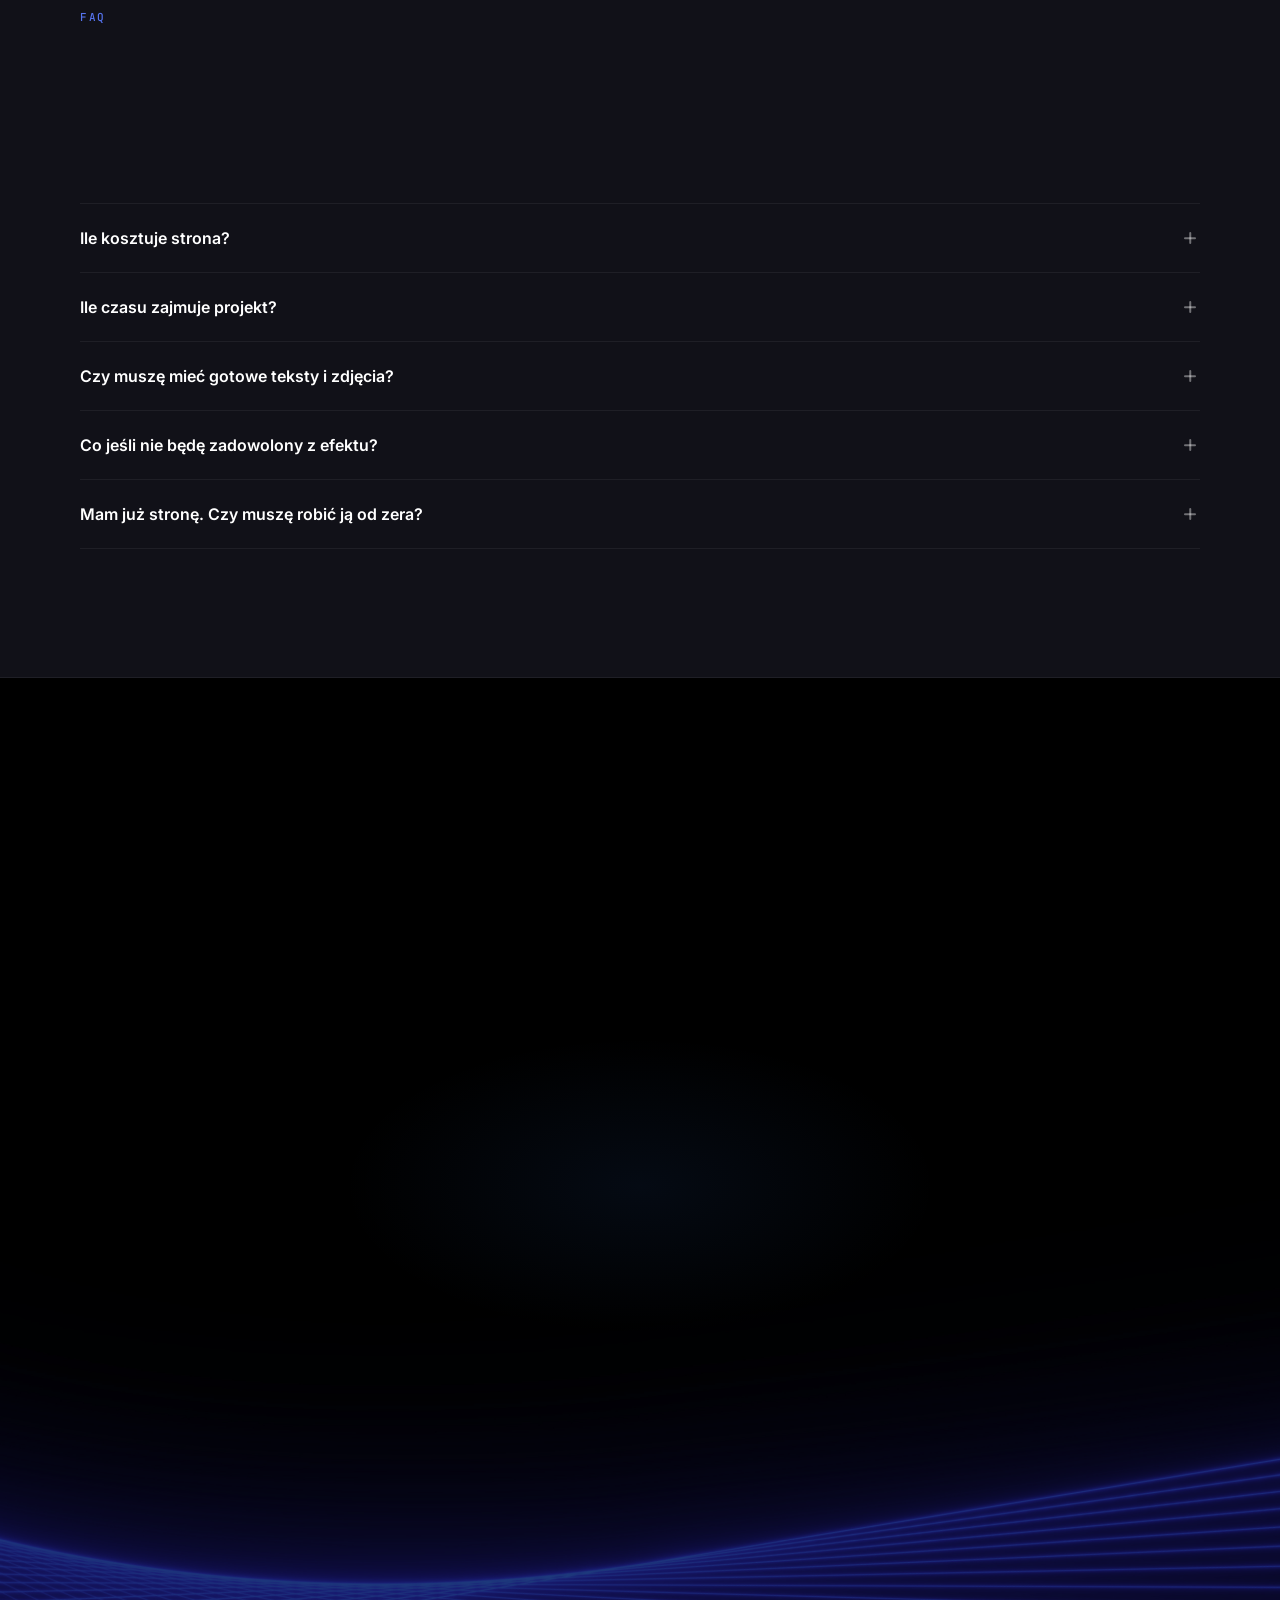
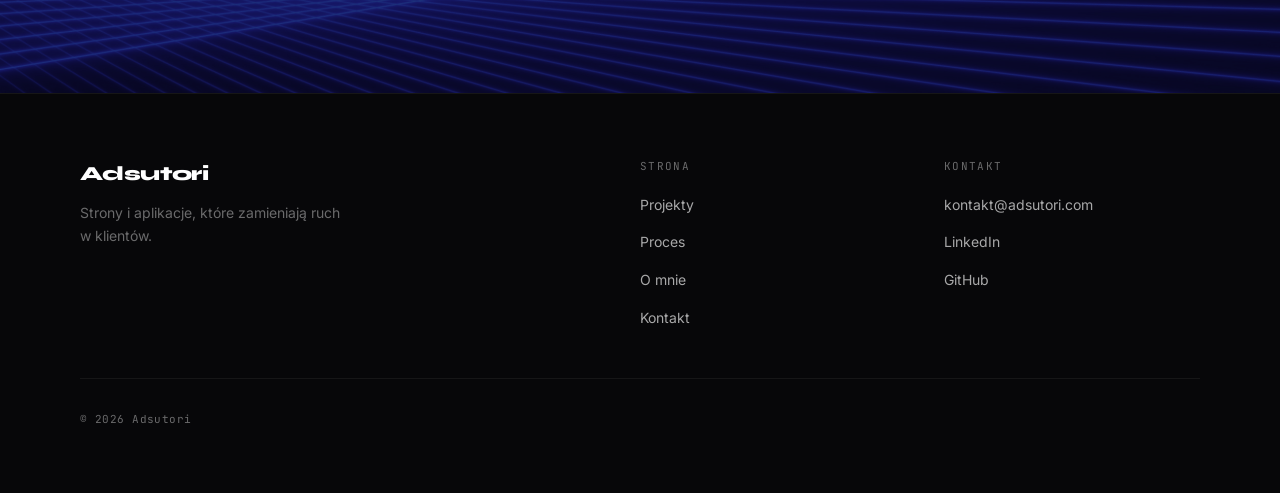
==== commit f0eb1fd7: "fix hero 4" ====
--- a/index.html
+++ b/index.html
@@ -93,7 +93,7 @@
           <h1 id="hero-heading" class="hero__heading reveal reveal-delay-1">
             Strony,<span class="hero__break"> które</span><br class="hero__br">
             <em>pracują.</em><br>
-            Nie tylko wyglądają.
+            Nie tylko<br>wyglądają.
           </h1>
 
           <p class="hero__sub reveal reveal-delay-2">
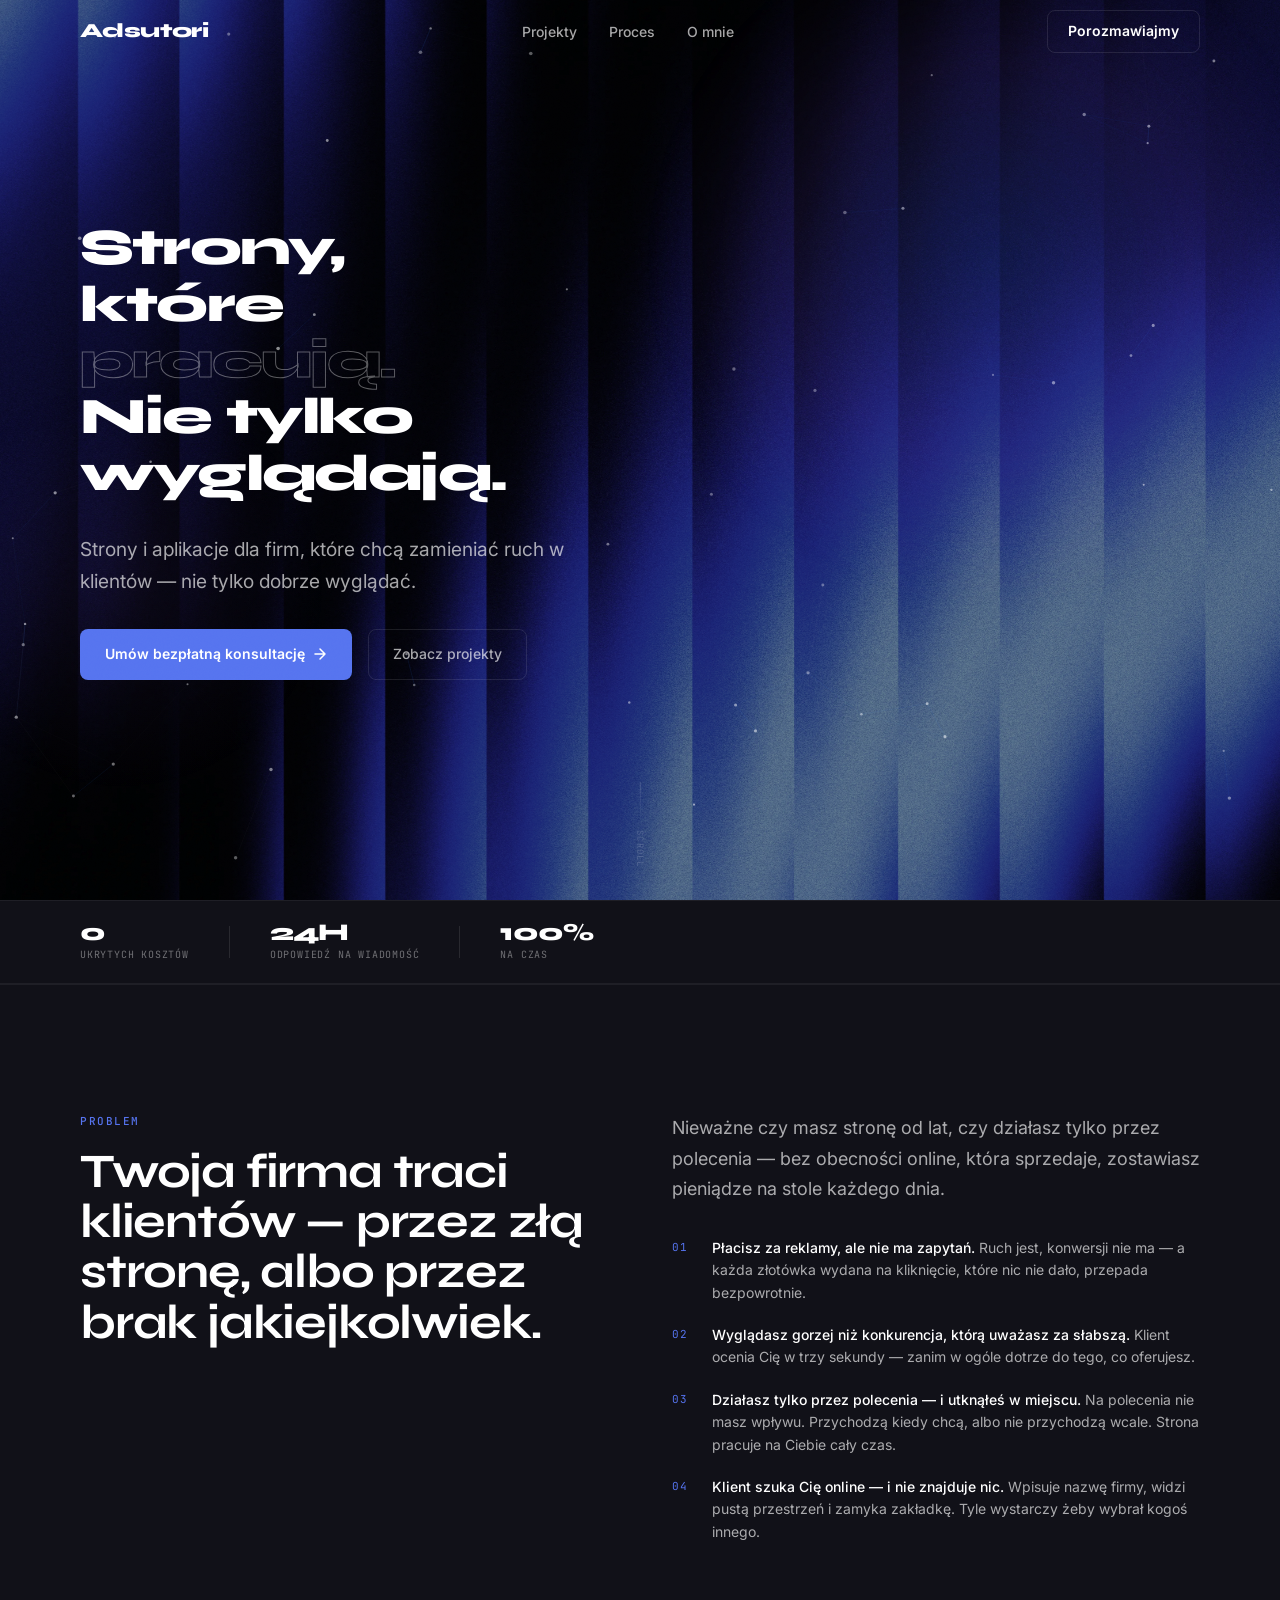
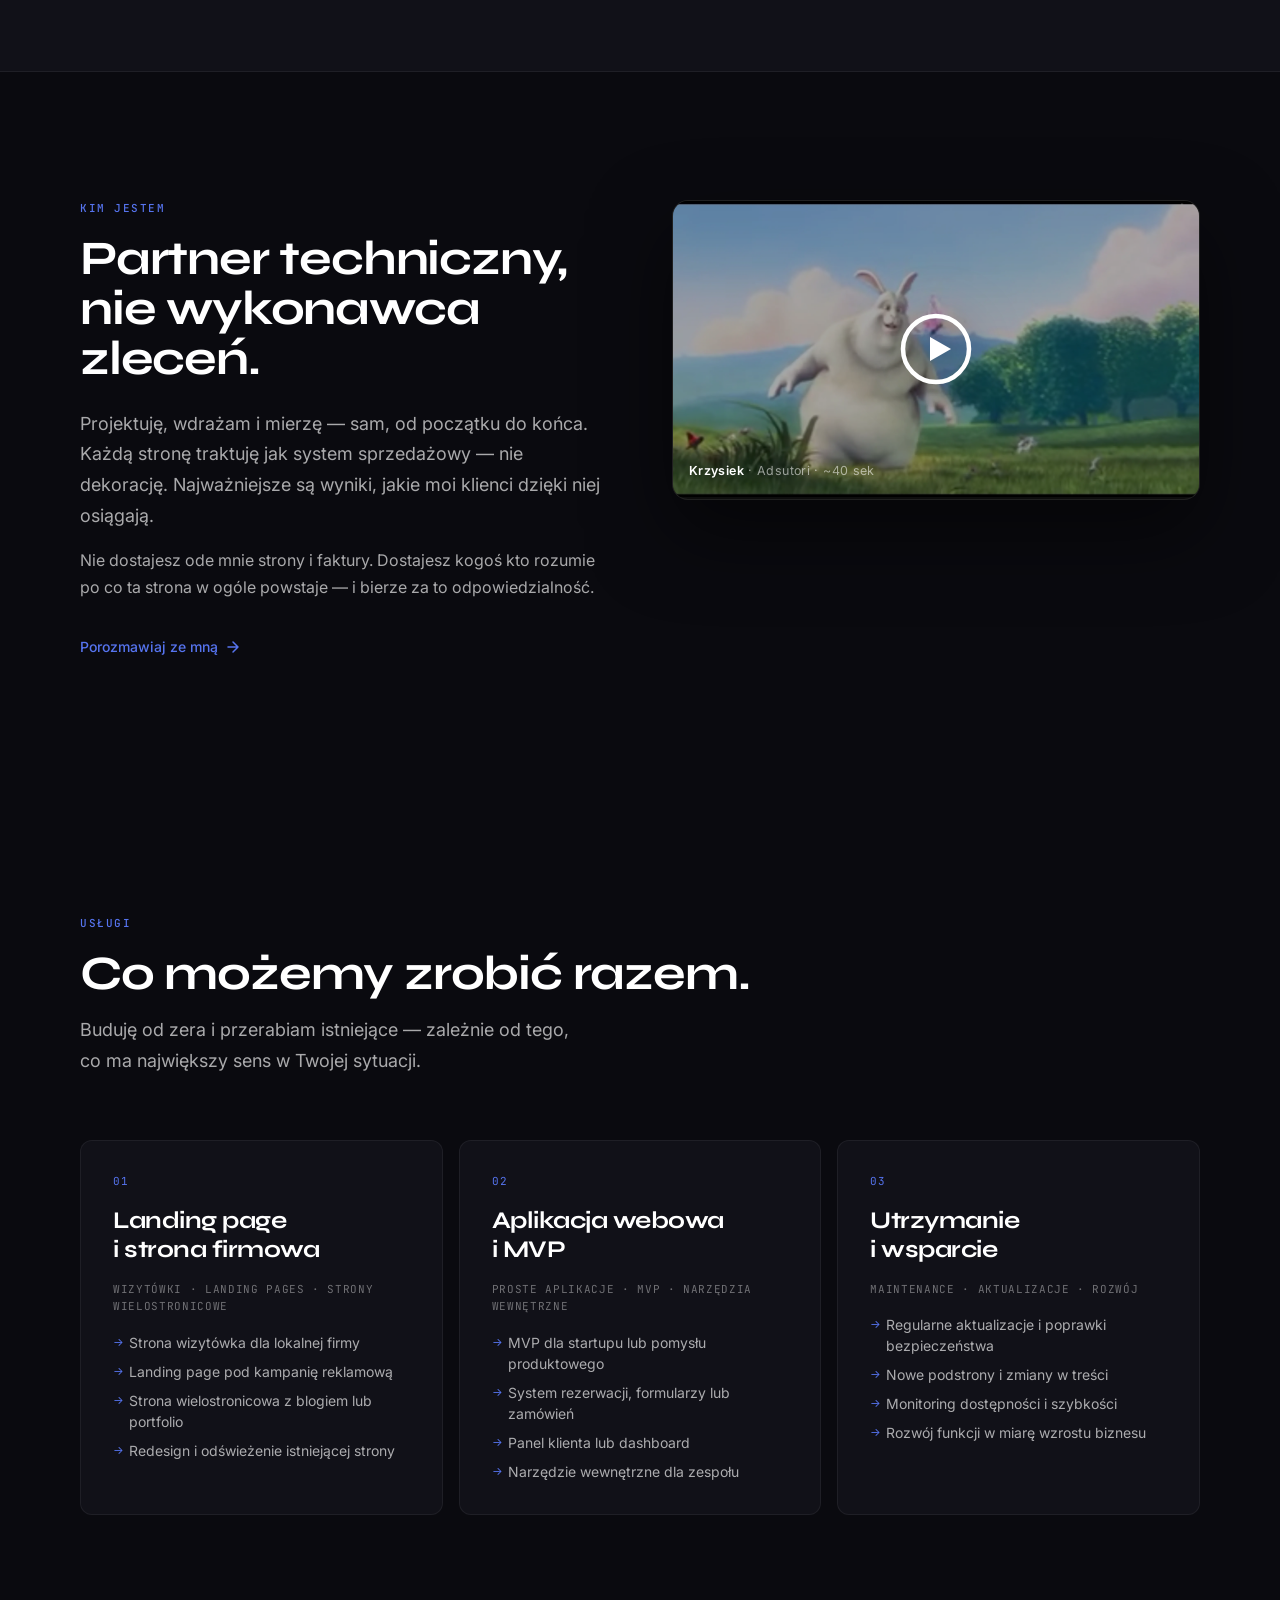
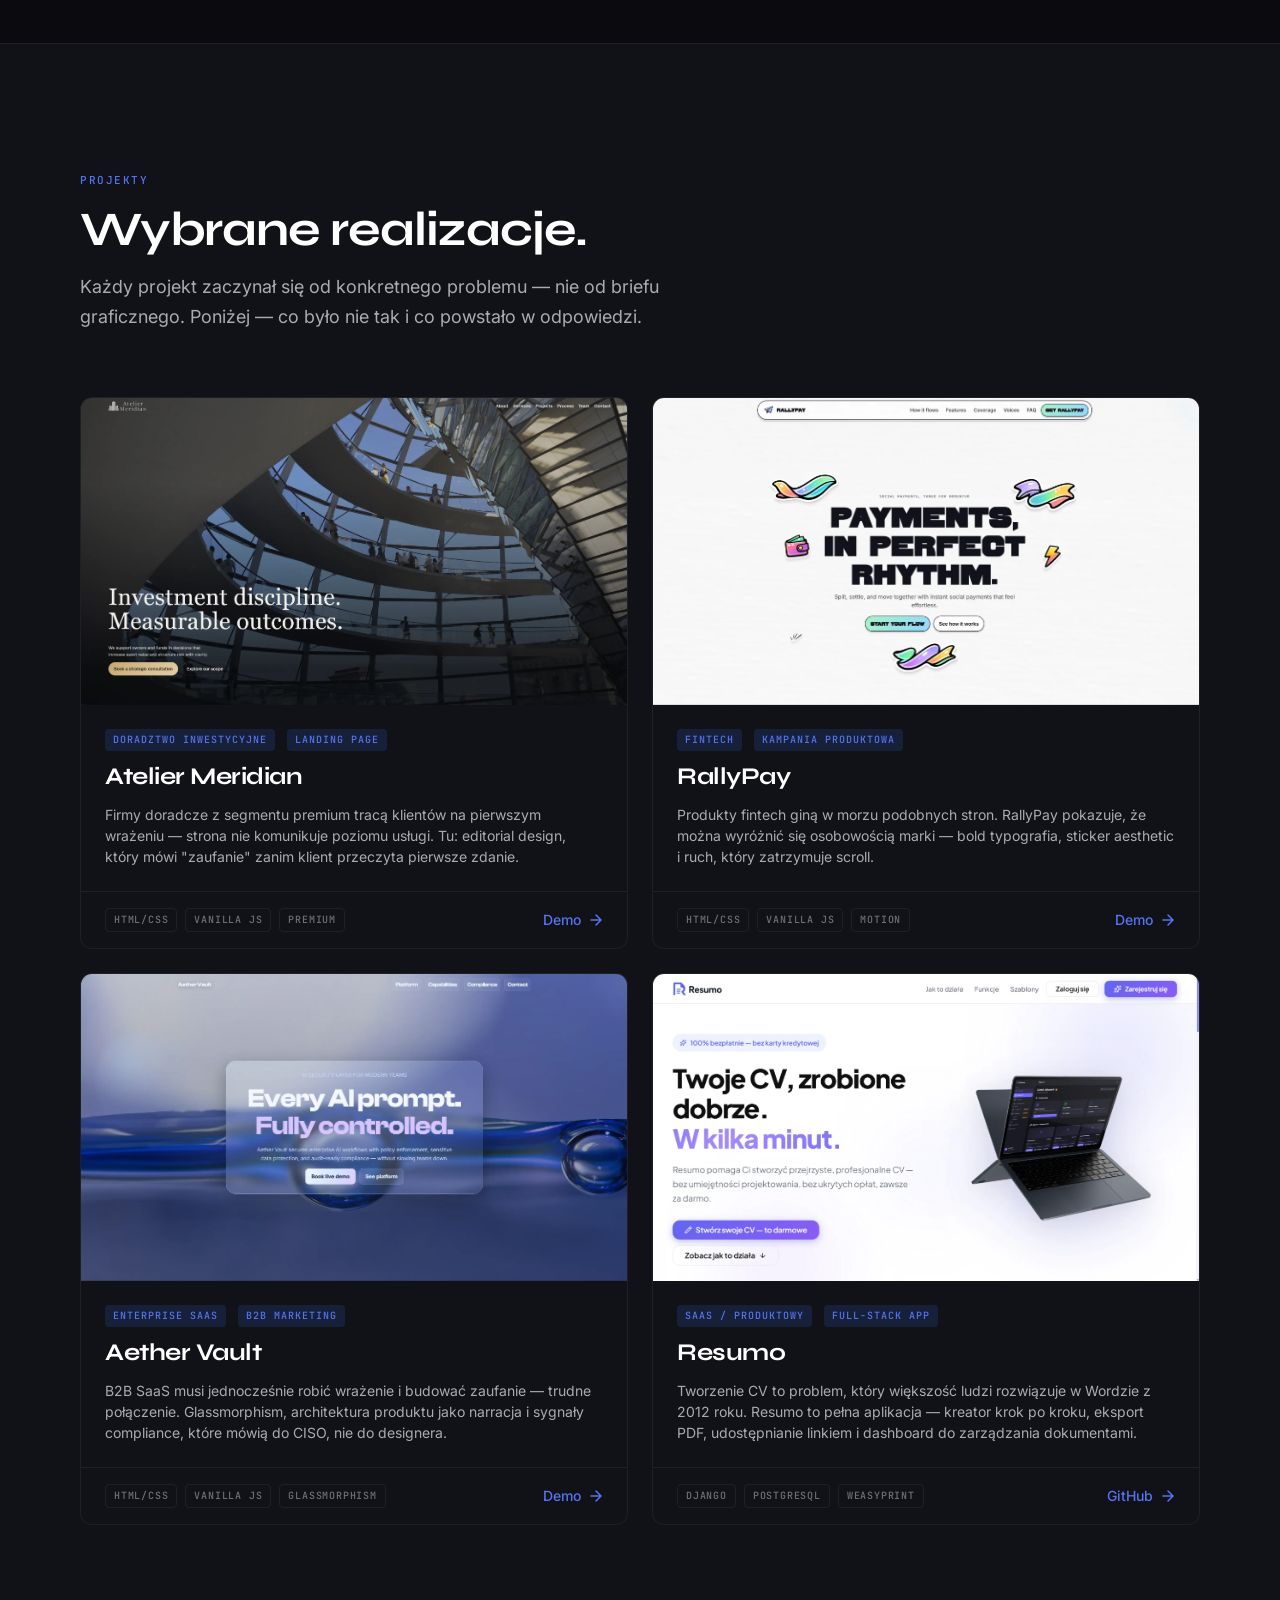
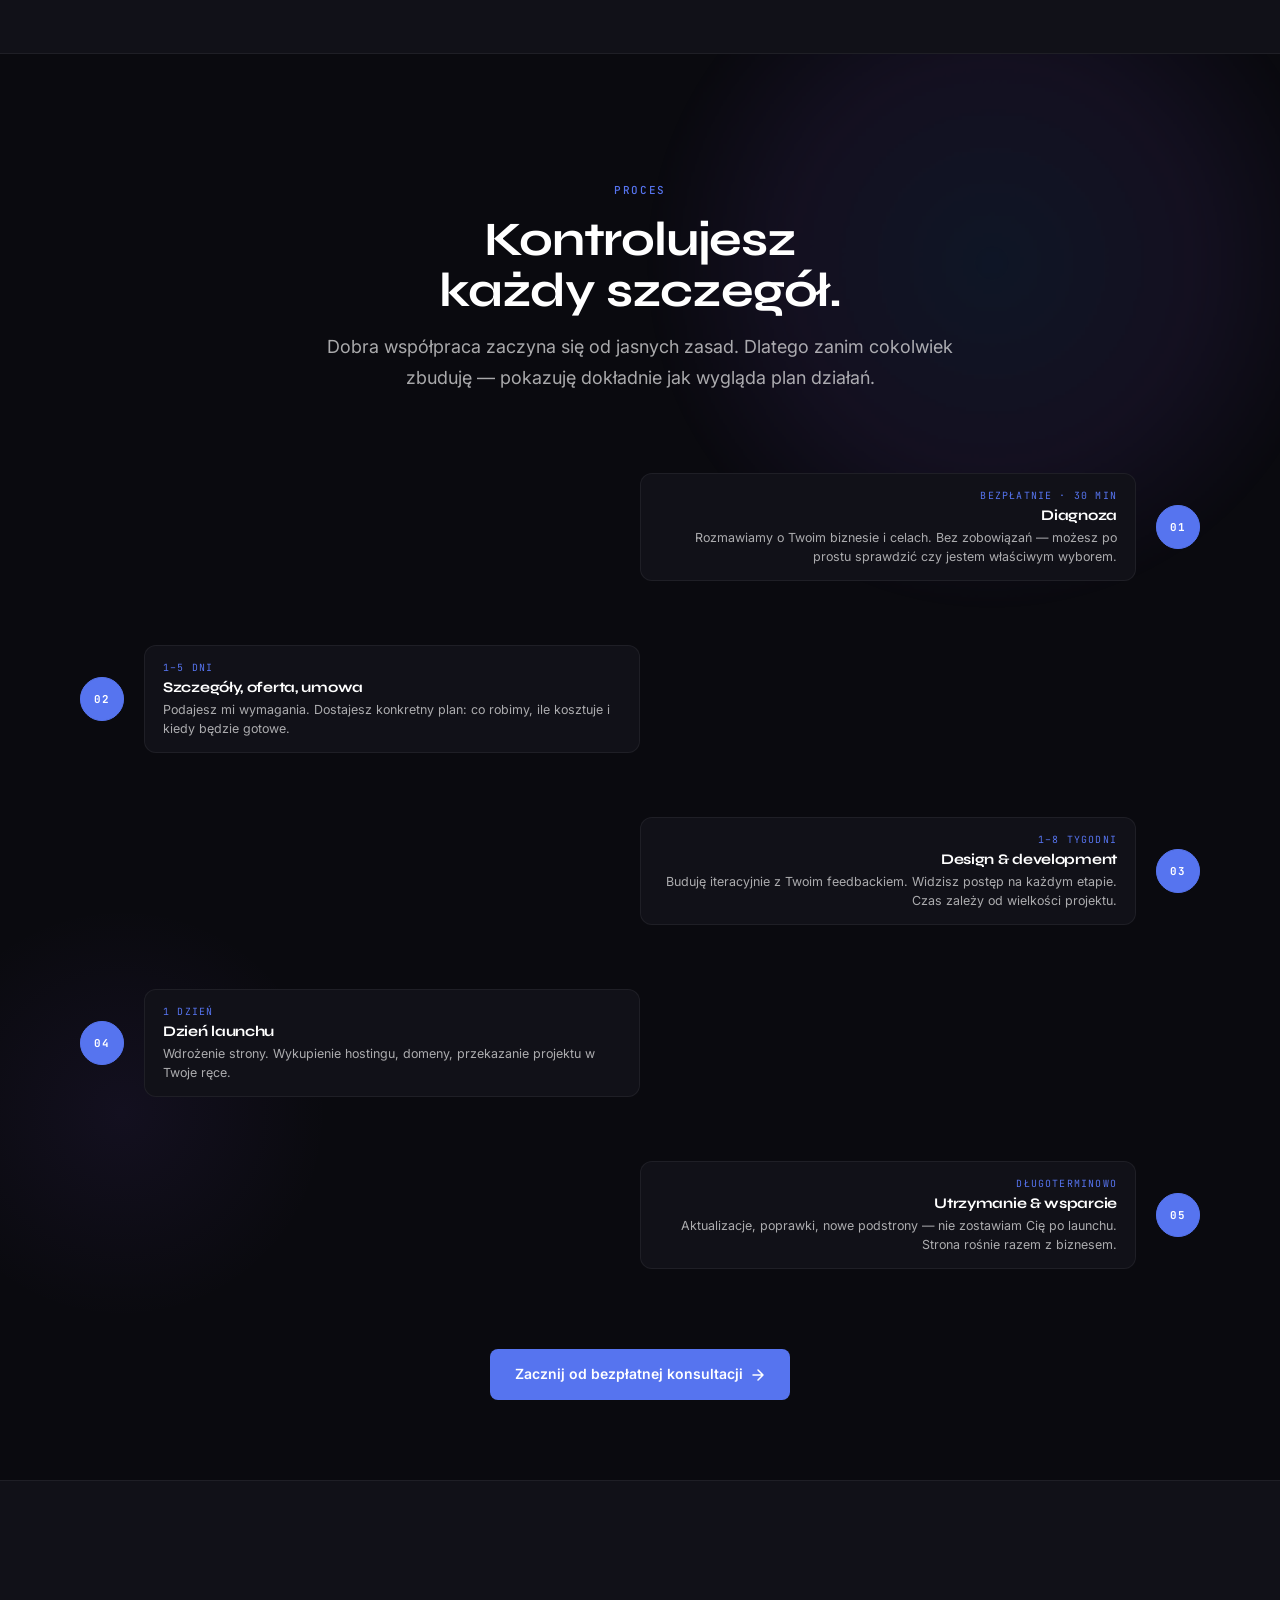
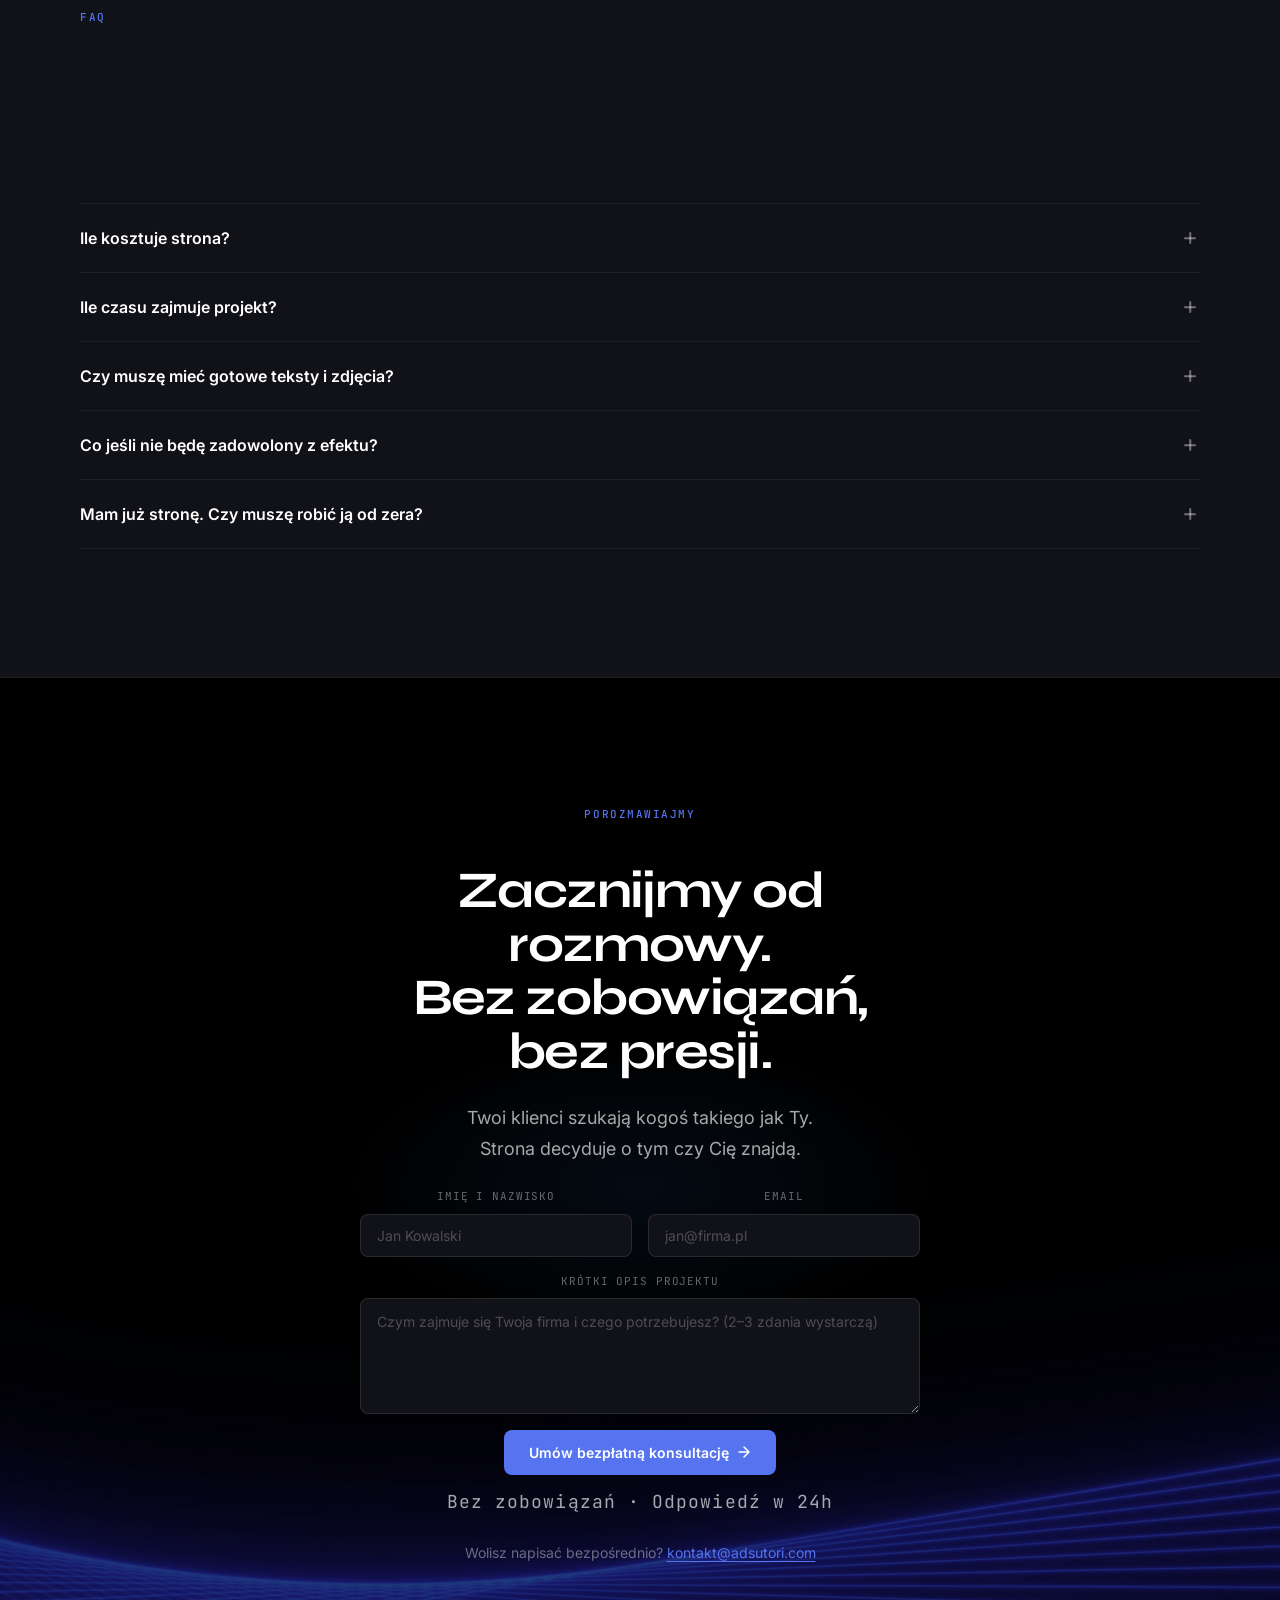
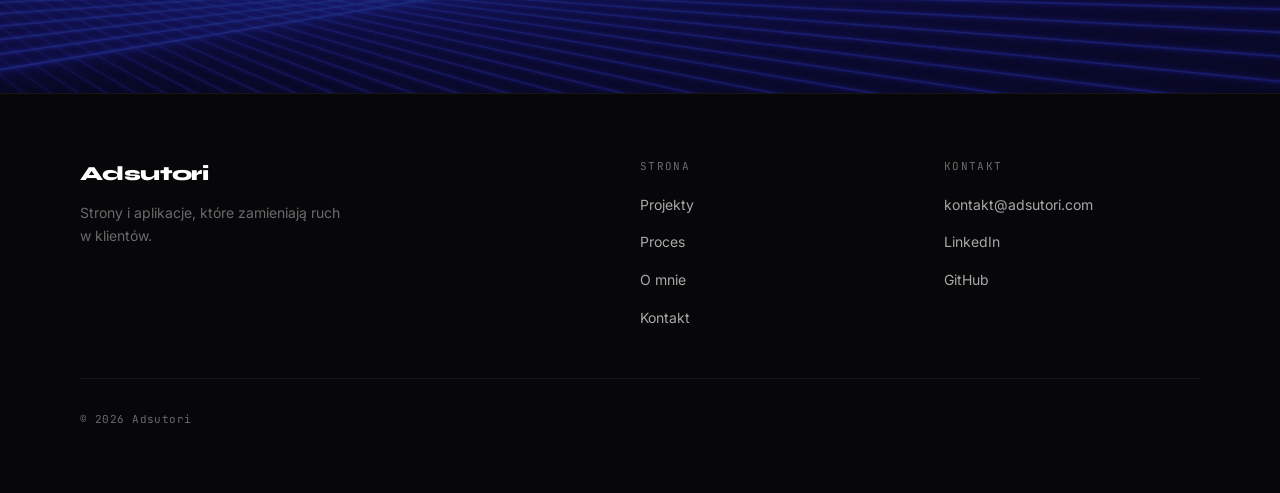
==== commit 0741c6db: "change jpg/png into webp" ====
--- a/index.html
+++ b/index.html
@@ -17,6 +17,8 @@
   <link rel="preconnect" href="https://fonts.googleapis.com">
   <link rel="preconnect" href="https://fonts.gstatic.com" crossorigin>
   <link href="https://fonts.googleapis.com/css2?family=Syne:wght@400;600;700;800&family=Inter:wght@300;400;500;600&family=JetBrains+Mono:wght@400;500&display=swap" rel="stylesheet">
+  <link rel="preload" as="image" href="assets/background-hero.webp">
+  <link rel="preload" as="image" href="assets/background-cta.webp">
 </head>
 
 <body>
@@ -330,9 +332,10 @@
               <!-- Thumbnail z przyciskiem play -->
               <div class="about__video-thumb" id="videoThumb">
                 <img
-                  src="assets/video-thumbnail.jpg"
+                  src="assets/video-thumbnail.webp"
                   alt="Krzysiek — Adsutori"
                   class="about__video-img"
+                  loading="lazy"
                 />
                 <button class="about__play-btn" id="playBtn" aria-label="Odtwórz wideo">
                   <svg viewBox="0 0 24 24" fill="none" xmlns="http://www.w3.org/2000/svg">
@@ -454,7 +457,7 @@
           <article class="card reveal">
             <div class="card__image">
               <img
-                src="assets/screenshots/atelier-meridian.png"
+                src="assets/screenshots/atelier-meridian.webp"
                 alt="Podgląd projektu Atelier Meridian"
                 class="card__img"
                 loading="lazy"
@@ -508,7 +511,7 @@
           <article class="card reveal reveal-delay-1">
             <div class="card__image">
               <img
-                src="assets/screenshots/rallypay.png"
+                src="assets/screenshots/rallypay.webp"
                 alt="Podgląd projektu RallyPay"
                 class="card__img"
                 loading="lazy"
@@ -562,7 +565,7 @@
           <article class="card reveal reveal-delay-2">
             <div class="card__image">
               <img
-                src="assets/screenshots/aether-vault.png"
+                src="assets/screenshots/aether-vault.webp"
                 alt="Podgląd projektu Aether Vault"
                 class="card__img"
                 loading="lazy"
@@ -617,7 +620,7 @@
           <article class="card reveal reveal-delay-3">
             <div class="card__image">
               <img
-                src="assets/screenshots/resumo.png"
+                src="assets/screenshots/resumo.webp"
                 alt="Podgląd projektu Resumo"
                 class="card__img"
                 loading="lazy"
--- a/css/sections.css
+++ b/css/sections.css
@@ -29,7 +29,7 @@
   height: 108%;
   z-index: 0;
 
-  background-image: url('../assets/background-hero.jpg');
+  background-image: url('../assets/background-hero.webp');
   background-size: cover;
   background-position: center center;
   background-repeat: no-repeat;
@@ -967,14 +967,14 @@
   pointer-events: none;
 }
 
-.process__bg-image {
+/* .process__bg-image {
   position: absolute;
   inset: -4%;         
   width: 108%;
   height: 108%;
   z-index: 0;
 
-  background-image: url('../assets/cta1.jpg');
+  background-image: url('../assets/cta1.webp');
   background-size: cover;
   background-position: center center;
   background-repeat: no-repeat;
@@ -982,13 +982,11 @@
   mix-blend-mode: luminosity;
   filter: hue-rotate(15deg) saturate(0.8) brightness(0.7);
 
-  /* Idle zoom — bardzo powolny, ledwo zauważalny */
   animation: hero-bg-breathe 18s ease-in-out infinite alternate;
 
-  /* Płynne przejście dla parallax z myszką */
   transition: transform 0.12s cubic-bezier(0.25, 0.46, 0.45, 0.94);
   will-change: transform;
-}
+} */
 
 /* ── NAGŁÓWEK ───────────────────────────────────────── */
 
@@ -1387,7 +1385,7 @@
   height: 108%;
   z-index: 0;
 
-  background-image: url('../assets/background-cta.jpg');
+  background-image: url('../assets/background-cta.webp');
   background-size: cover;
   background-position: center center;
   background-repeat: no-repeat;
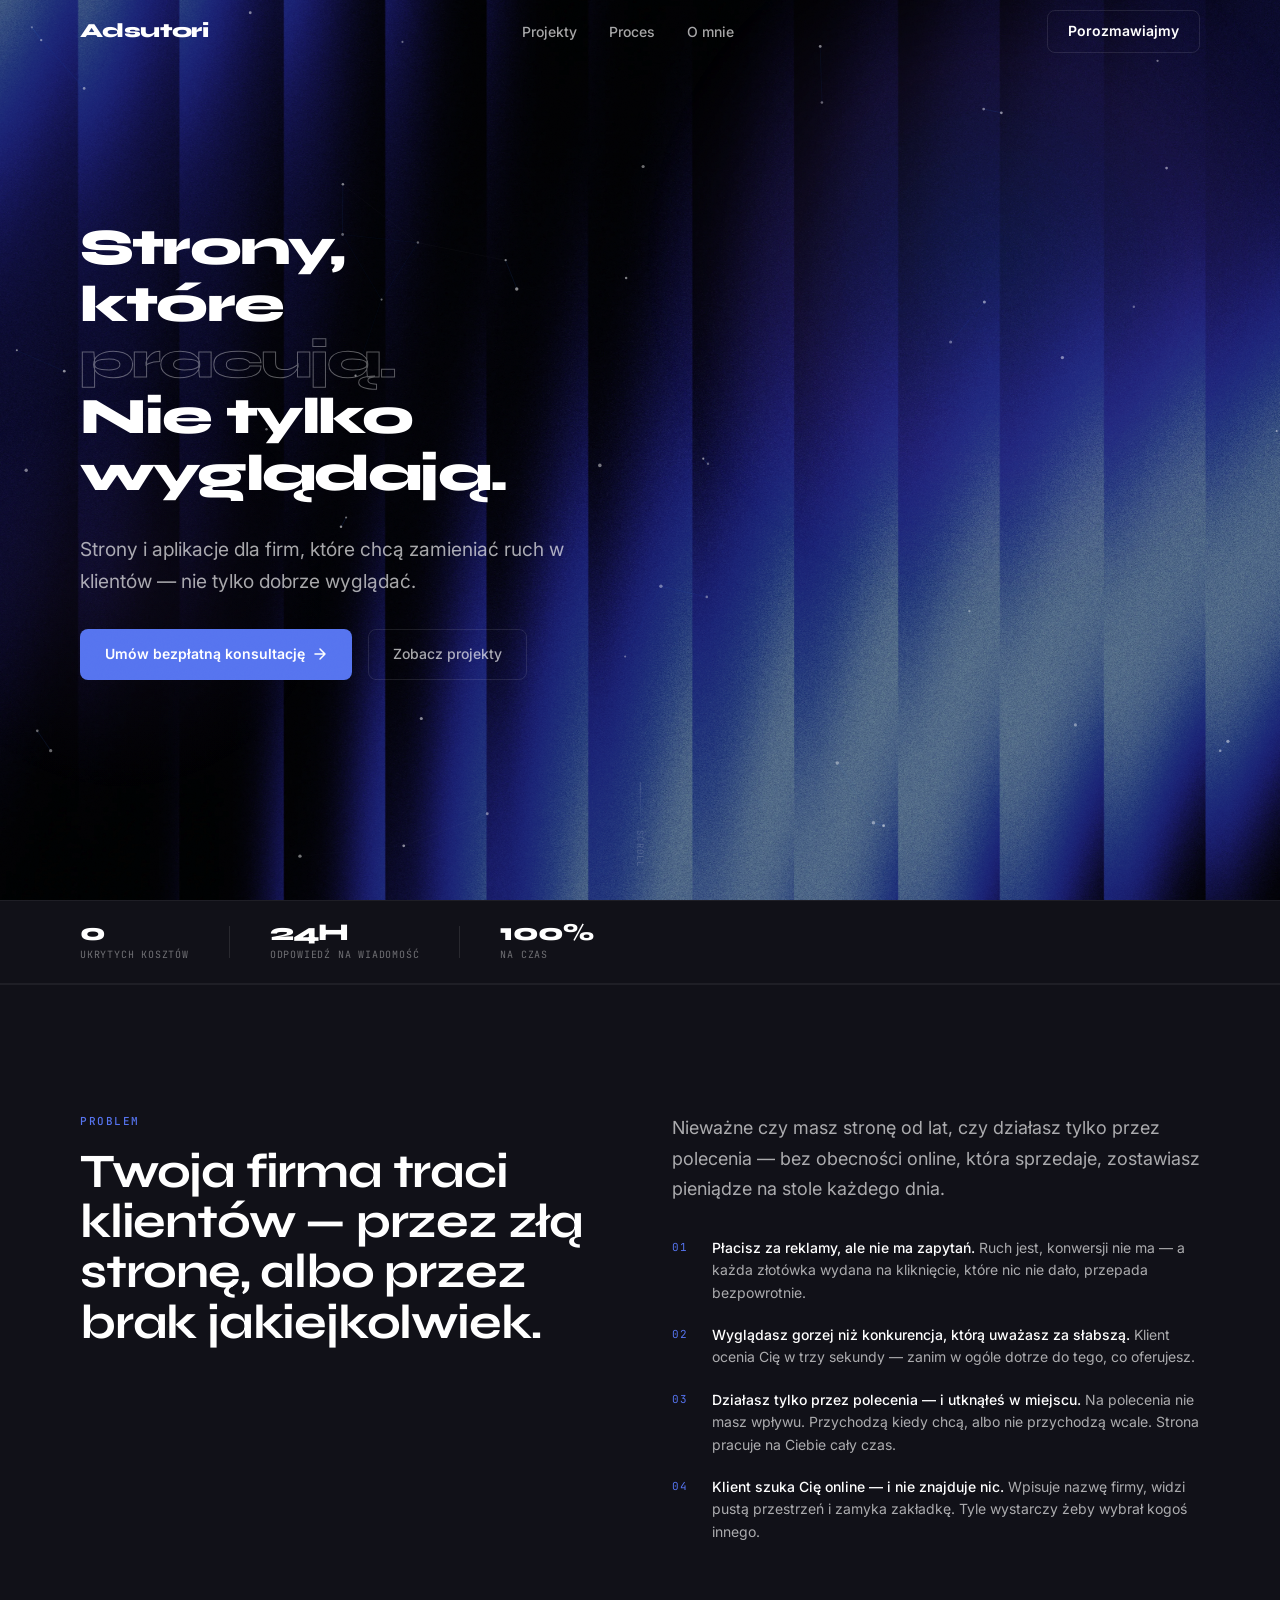
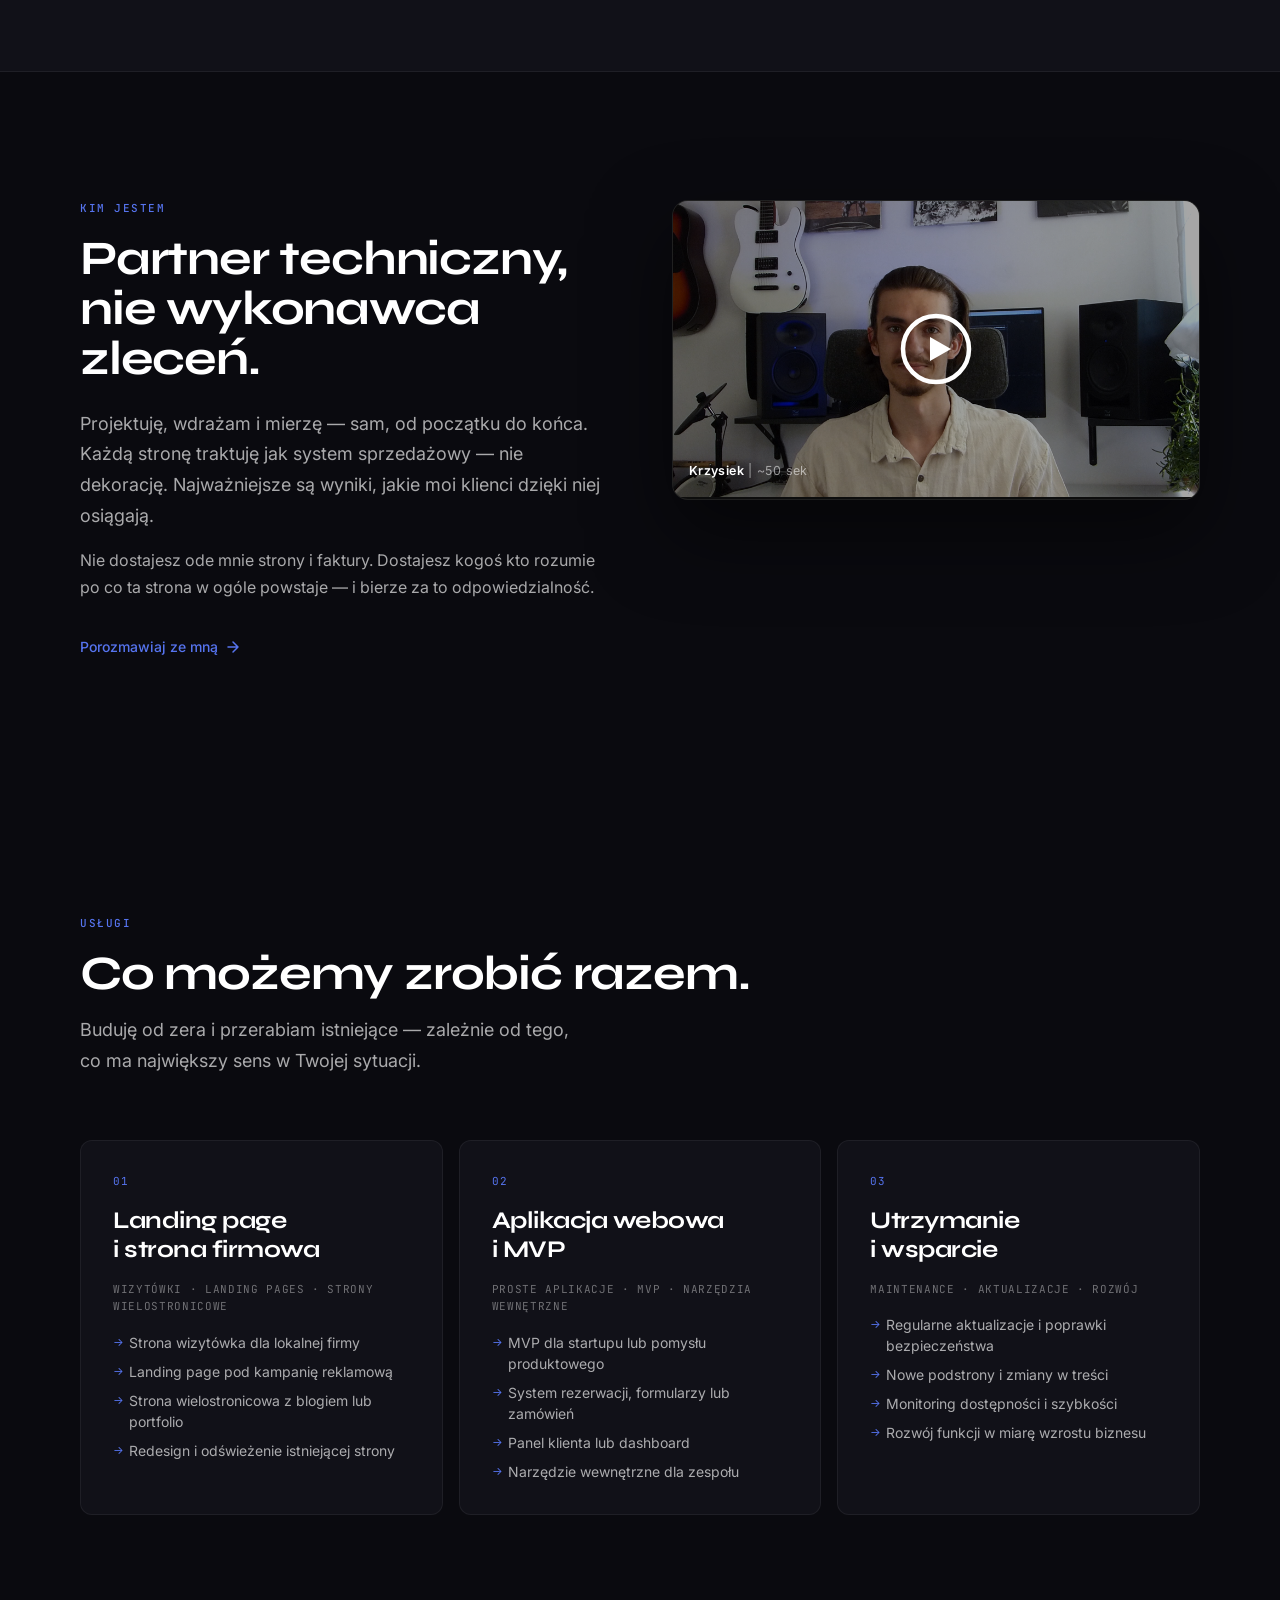
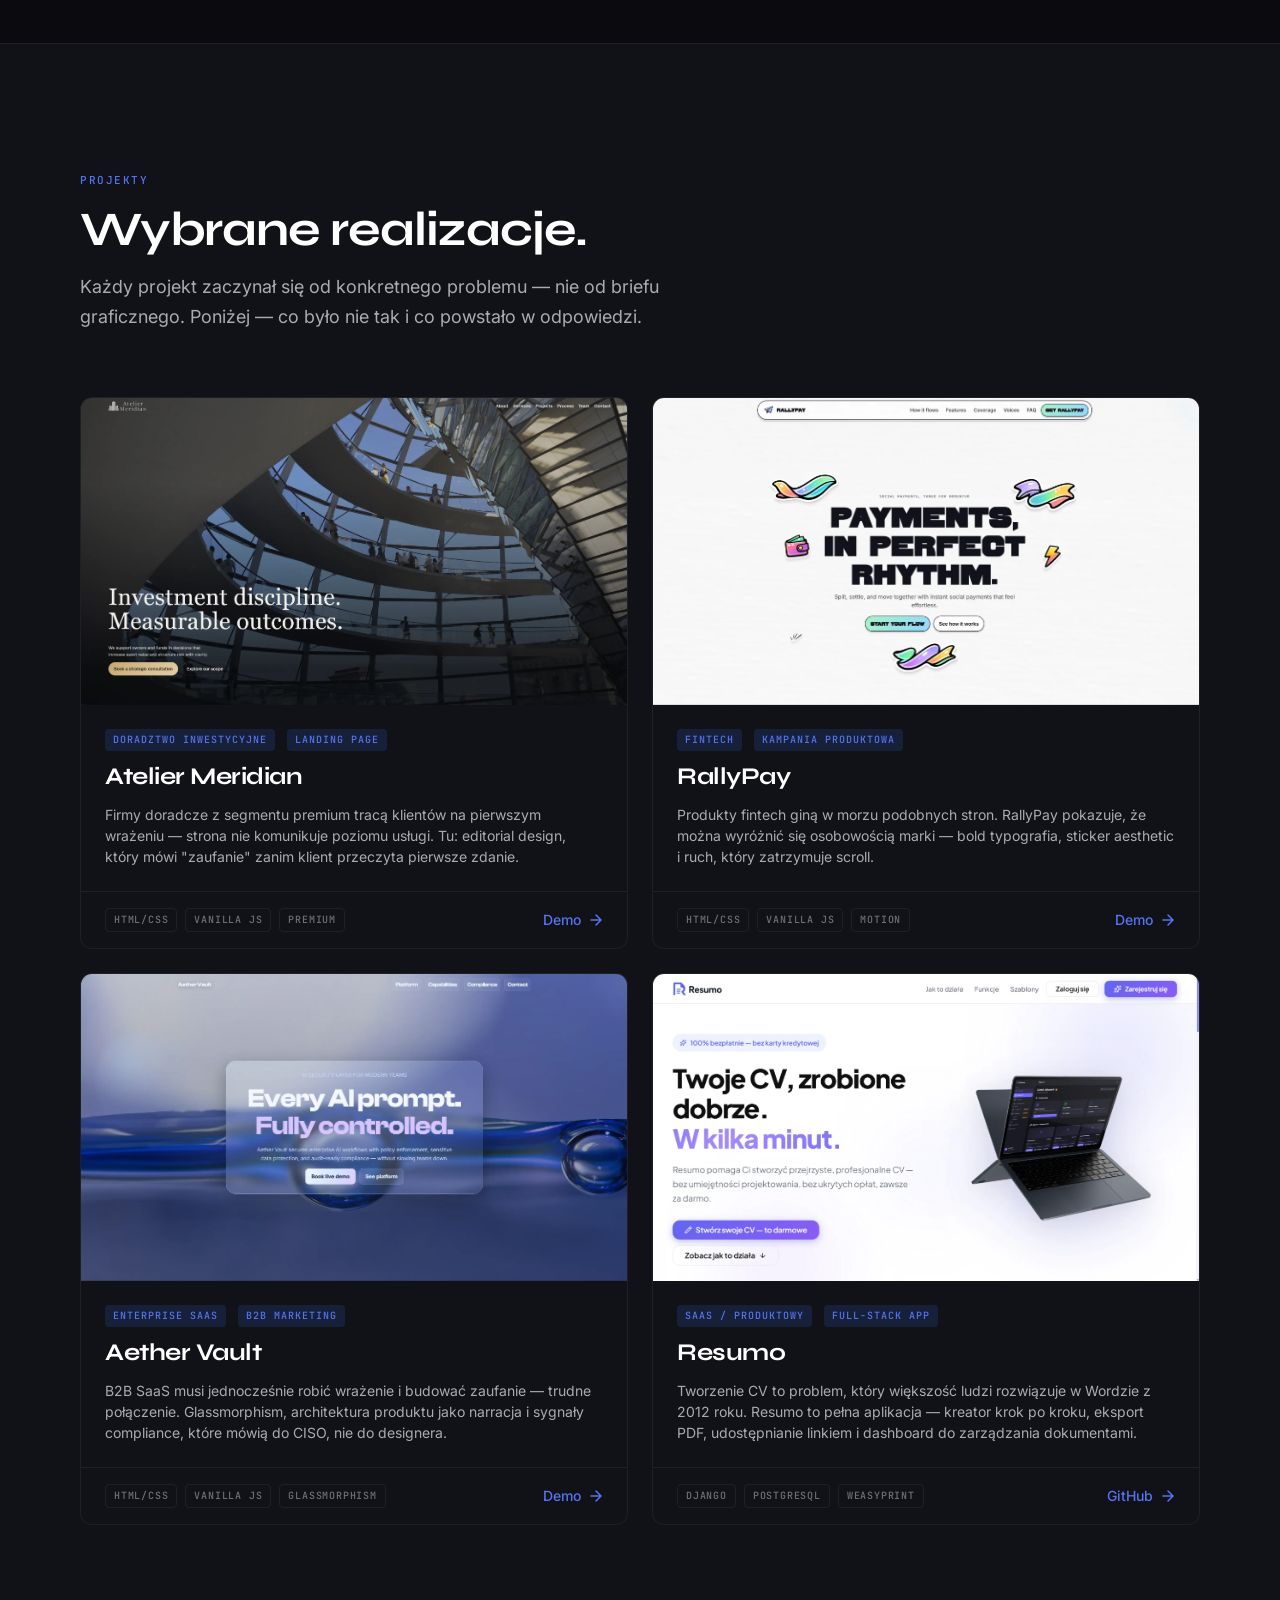
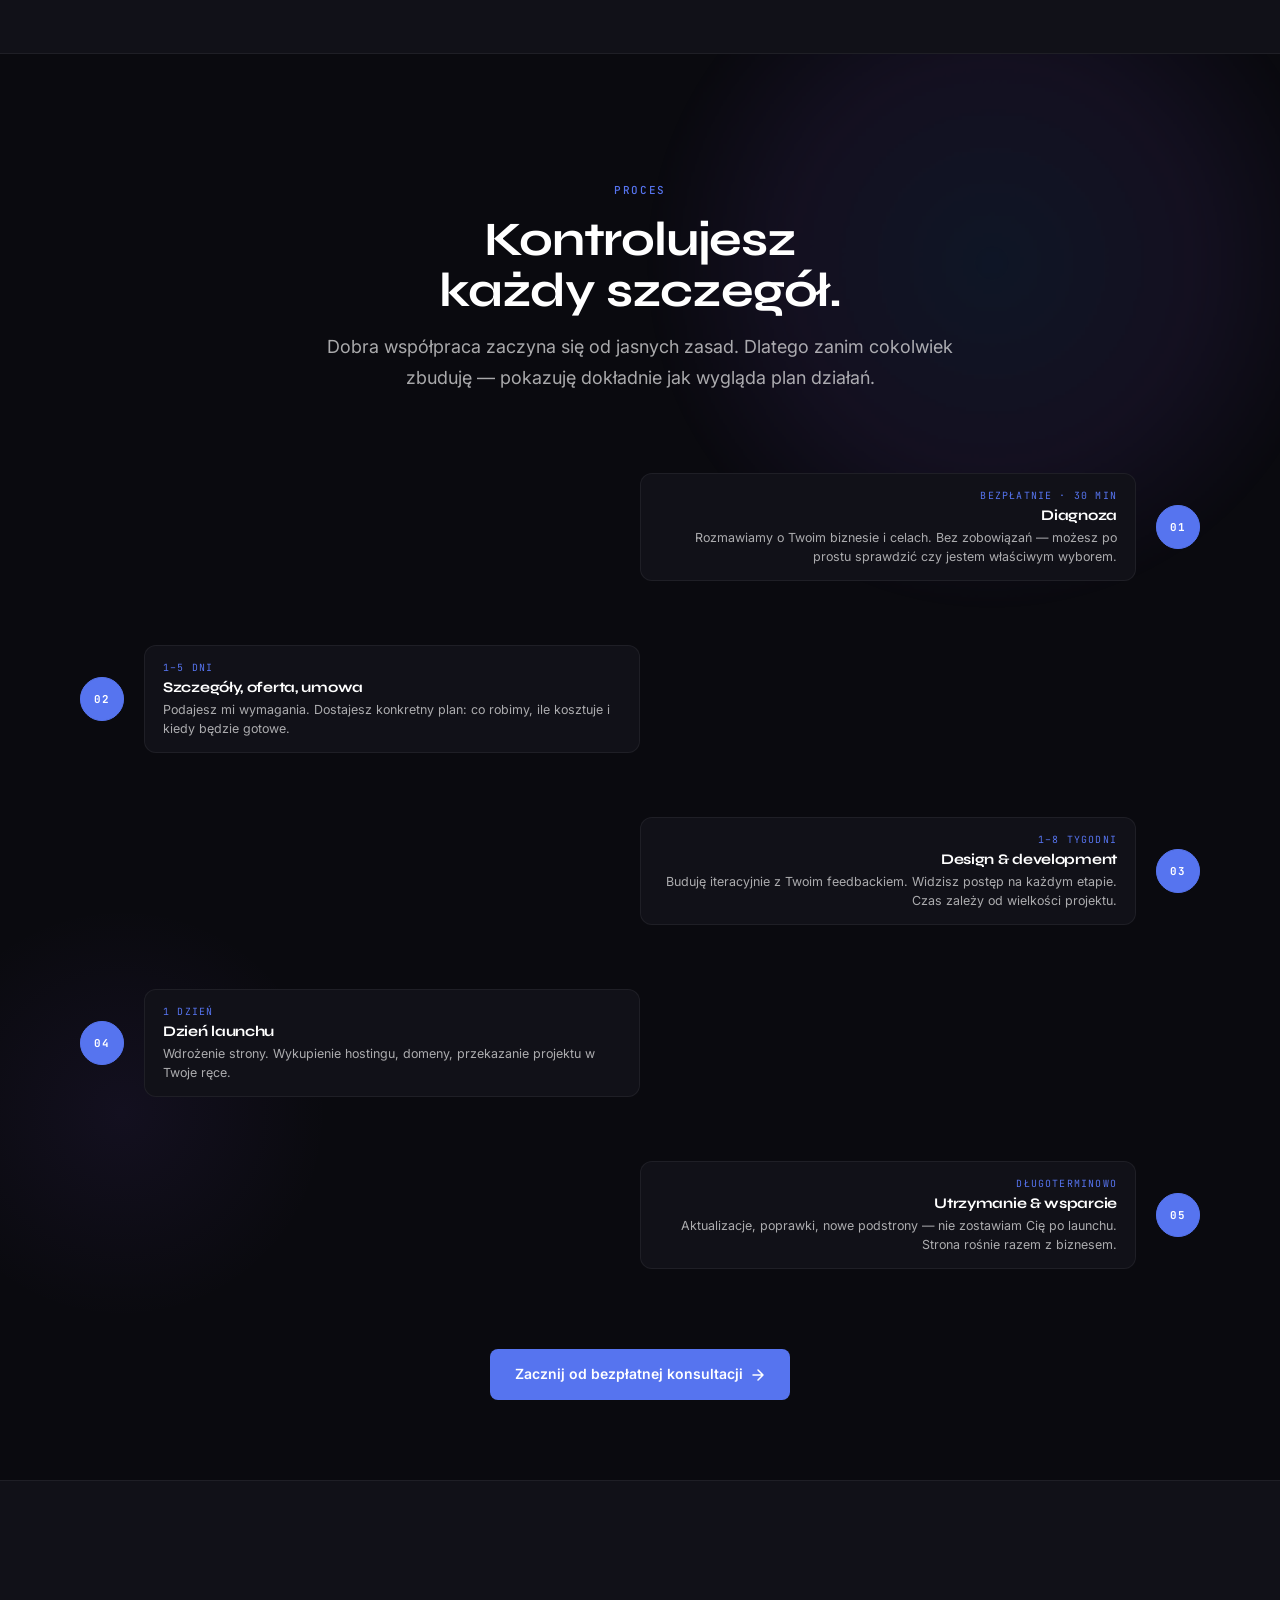
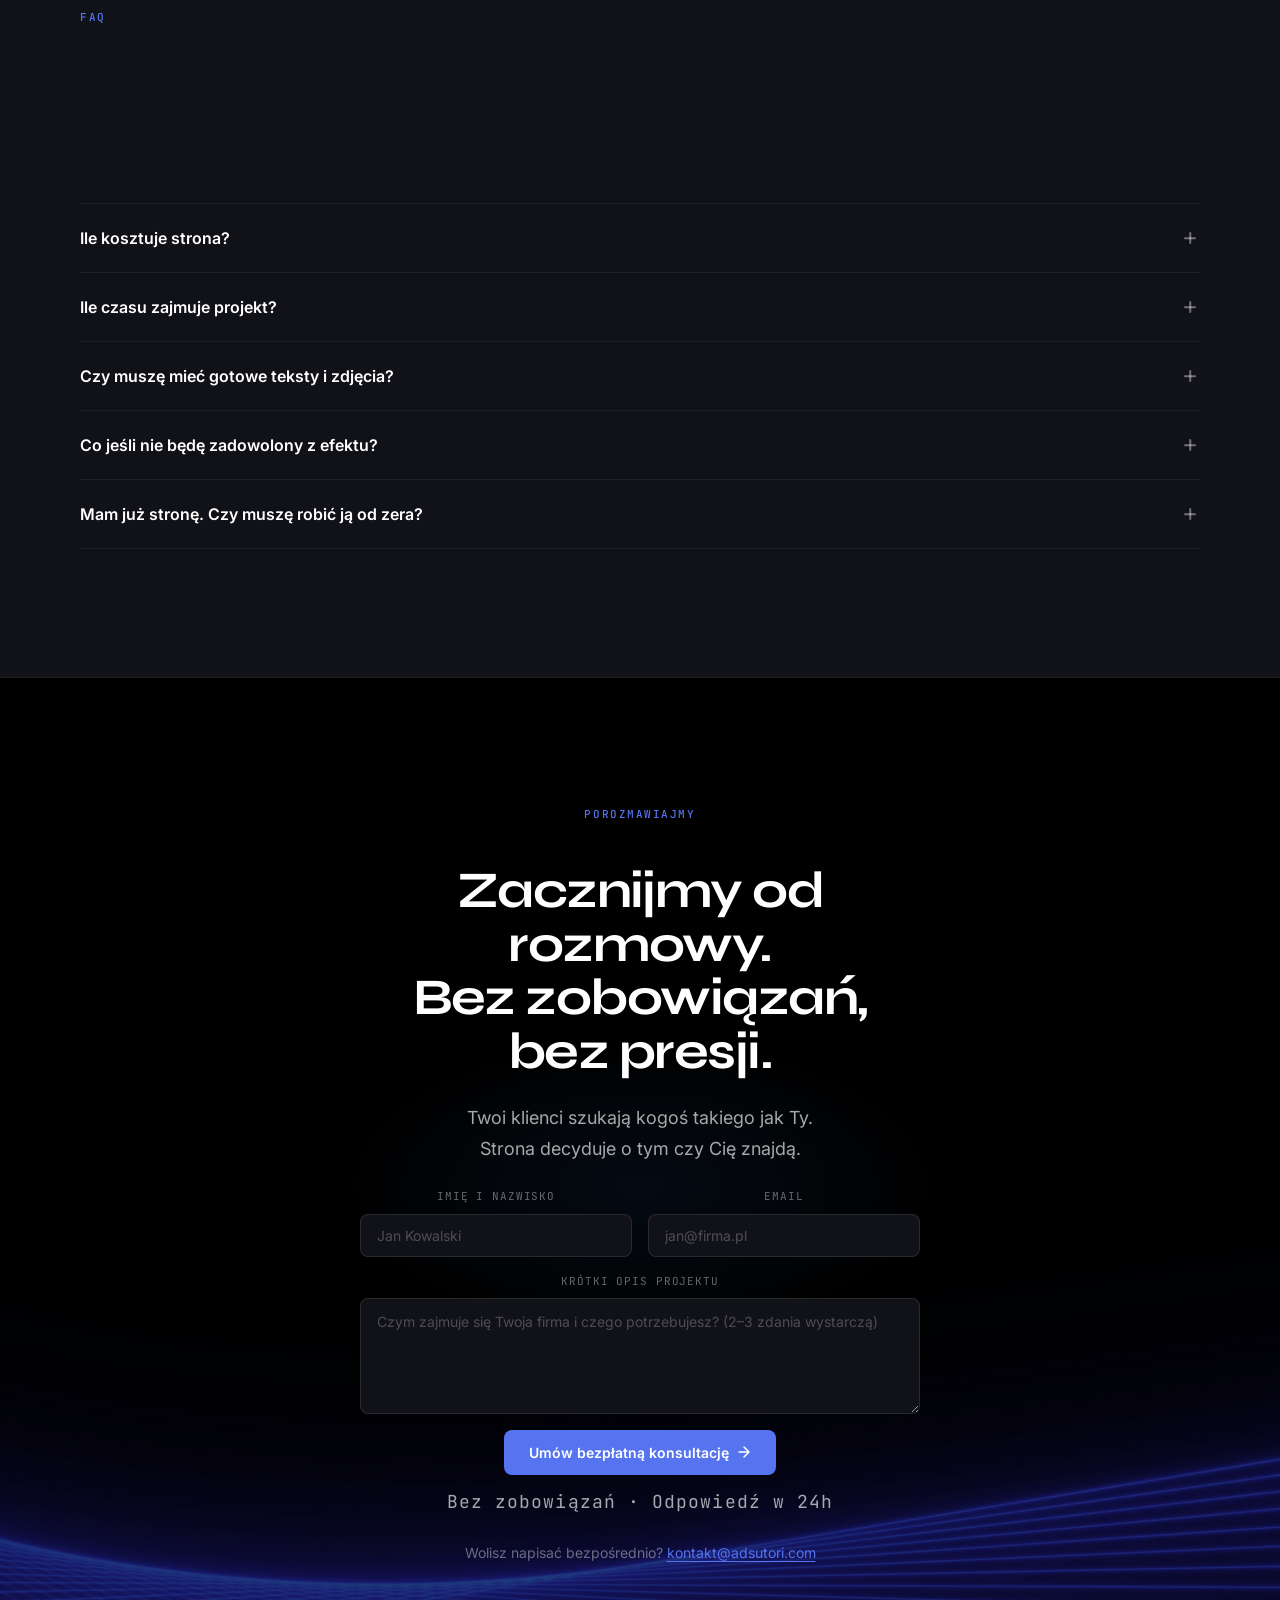
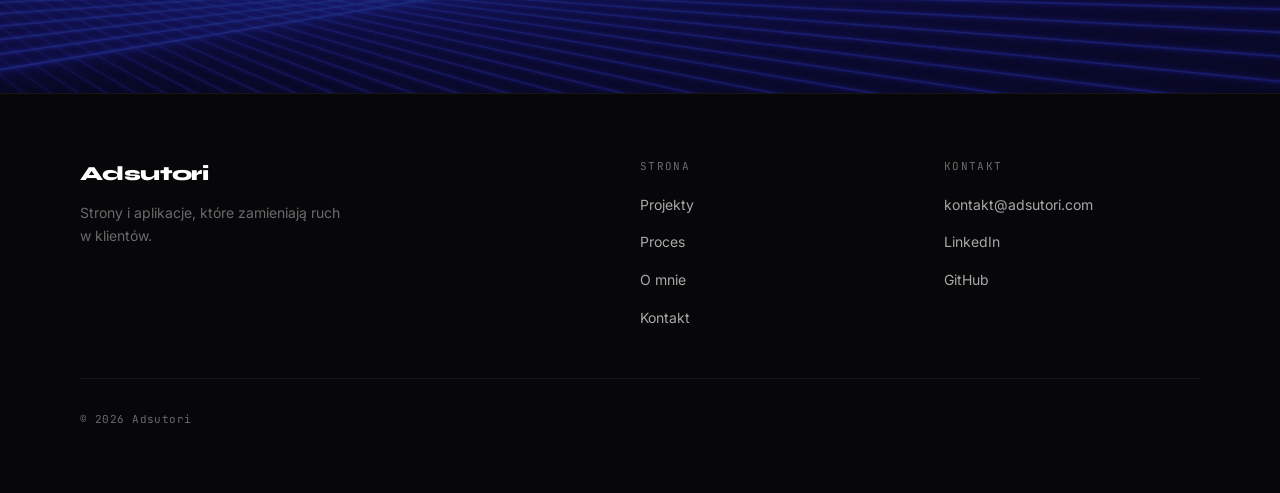
==== commit b71c7ad9: "add video" ====
--- a/index.html
+++ b/index.html
@@ -344,7 +344,7 @@
                   </svg>
                 </button>
                 <div class="about__video-caption">
-                  <span>Krzysiek</span> · Adsutori · ~40 sek
+                  <span>Krzysiek</span> | ~50 sek
                 </div>
               </div>
 
--- a/css/components.css
+++ b/css/components.css
@@ -485,7 +485,7 @@
 
 .process-step__number {
   font-family: var(--font-mono);
-  font-size: var(--text-xs);
+  font-size: var(--text-xs); 
   color: var(--accent);
   letter-spacing: 0.08em;
   padding-top: 4px;
--- a/css/sections.css
+++ b/css/sections.css
@@ -240,7 +240,6 @@
   opacity: 1;
 }
 
-/* Tablet */
 @media (max-width: 1024px) {
   .hero {
     padding-bottom: var(--space-4);
@@ -259,8 +258,14 @@
   }
 
   .hero__actions {
-    align-items: flex-start;
-    flex-direction: column;
+    flex-direction: row;
+    align-items: center;
+    flex-wrap: wrap;
+  }
+
+  .hero__actions .btn-primary,
+  .hero__actions .btn-secondary {
+    width: auto !important;
   }
 }
 
@@ -278,6 +283,8 @@
     display: none;
   }
 }
+
+
 
 /* ─── PROOF BAR ─── */
 
@@ -292,20 +299,21 @@
 .proof-bar__inner {
   display: flex;
   align-items: center;
-  gap: var(--space-10);
-  flex-wrap: wrap;
+  gap: clamp(0.75rem, 4vw, var(--space-10)); /* było: var(--space-10) */
+  flex-wrap: nowrap; /* było: wrap */
 }
 
 .proof-bar__stat {
   display: flex;
   flex-direction: column;
   gap: 2px;
-  flex-shrink: 0;
+  flex-shrink: 1; /* było: 0 */
+  min-width: 0;   /* dodaj */
 }
 
 .proof-bar__stat-value {
   font-family: var(--font-display);
-  font-size: var(--text-xl);
+  font-size: clamp(1.25rem, 5vw, var(--text-xl)); /* było: var(--text-xl) */
   font-weight: 800;
   color: var(--text-primary);
   letter-spacing: -0.03em;
@@ -324,7 +332,7 @@
   width: 1px;
   height: 32px;
   background: var(--border-default);
-  flex-shrink: 0;
+  flex-shrink: 1;
 }
 
 .proof-bar__quote {
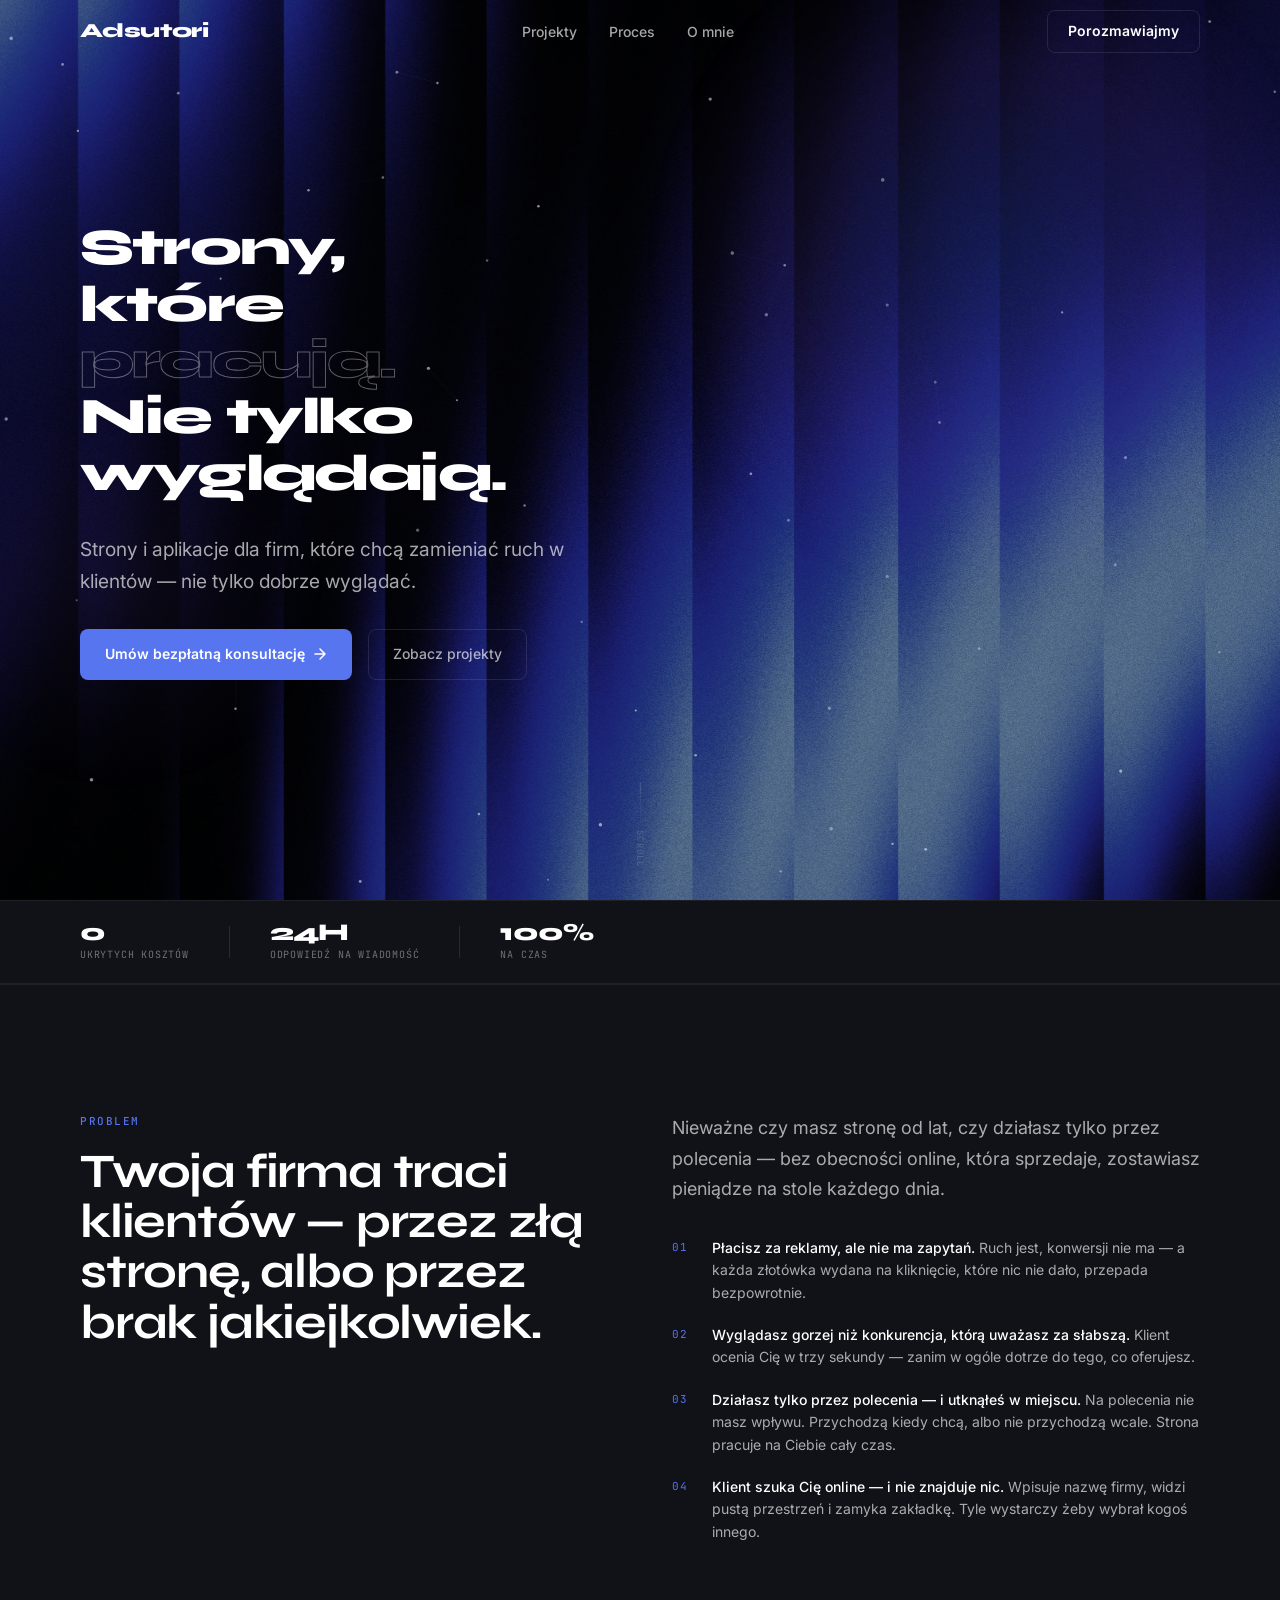
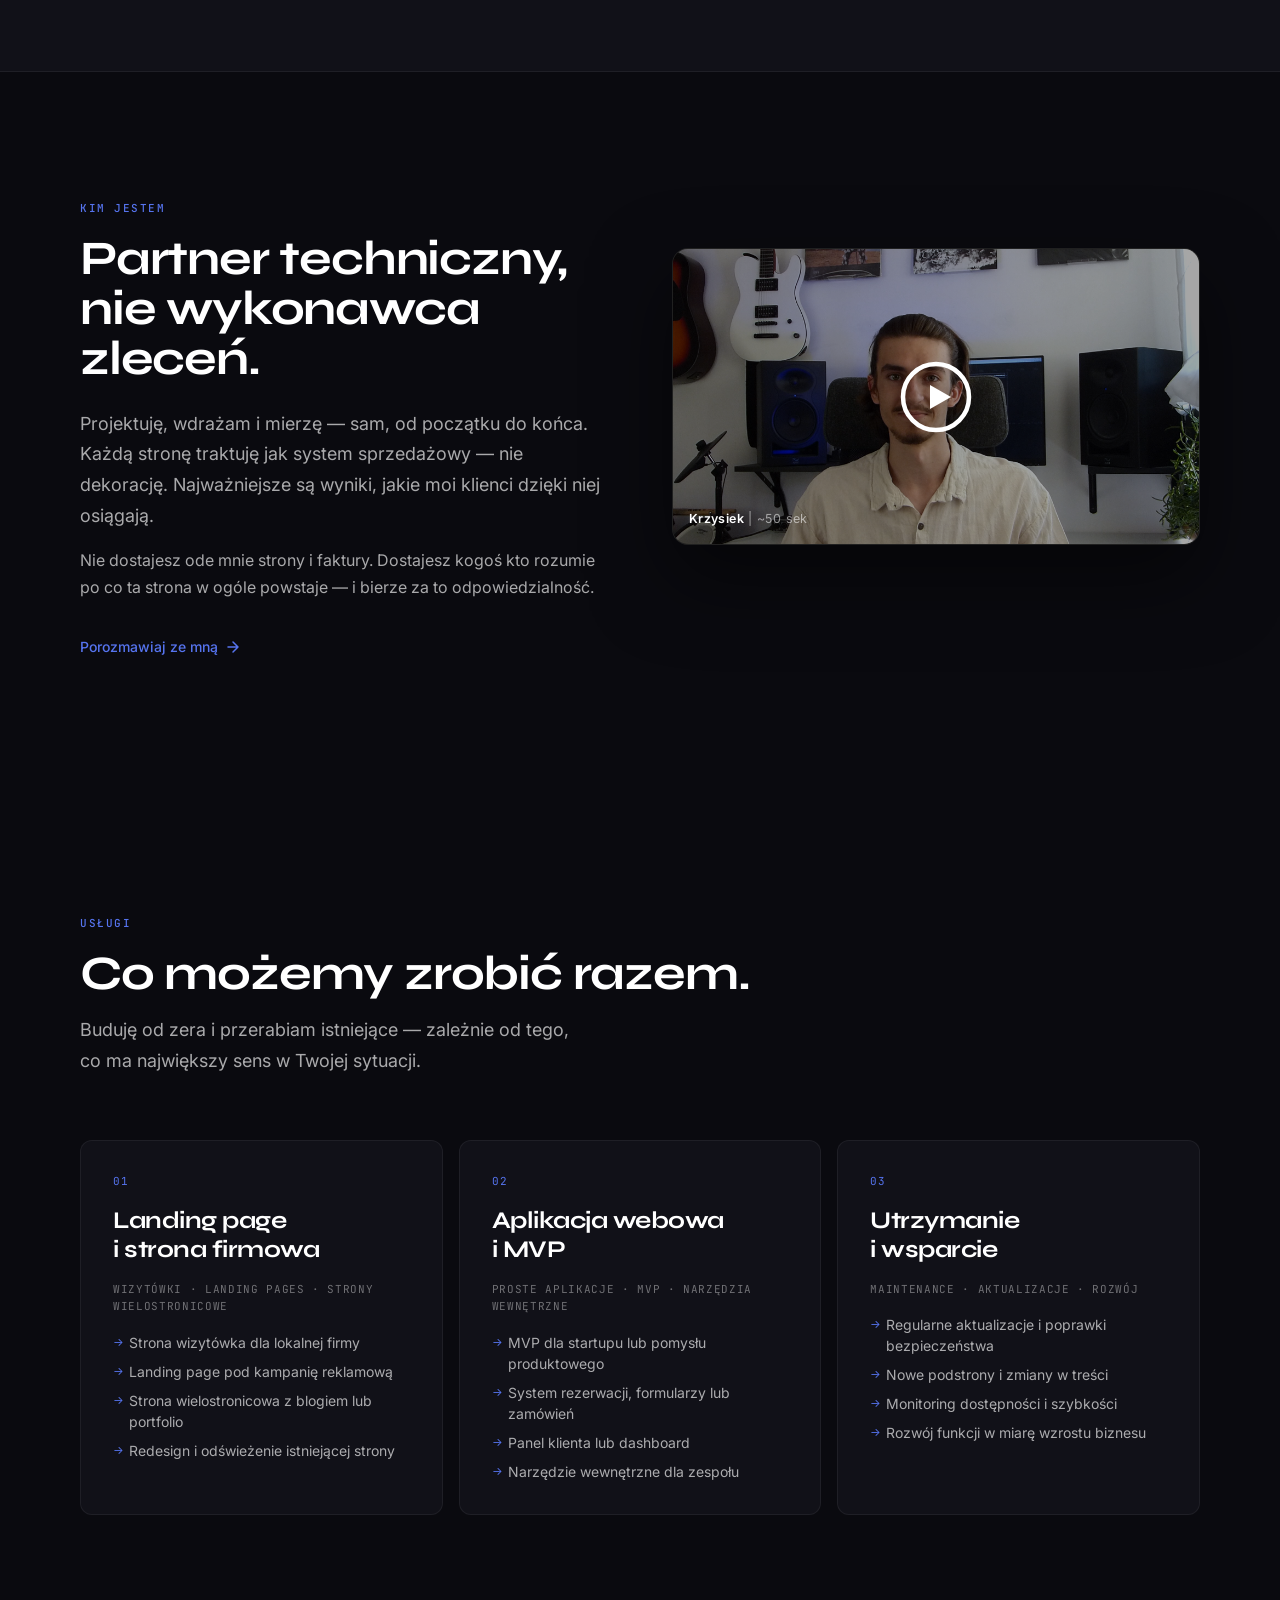
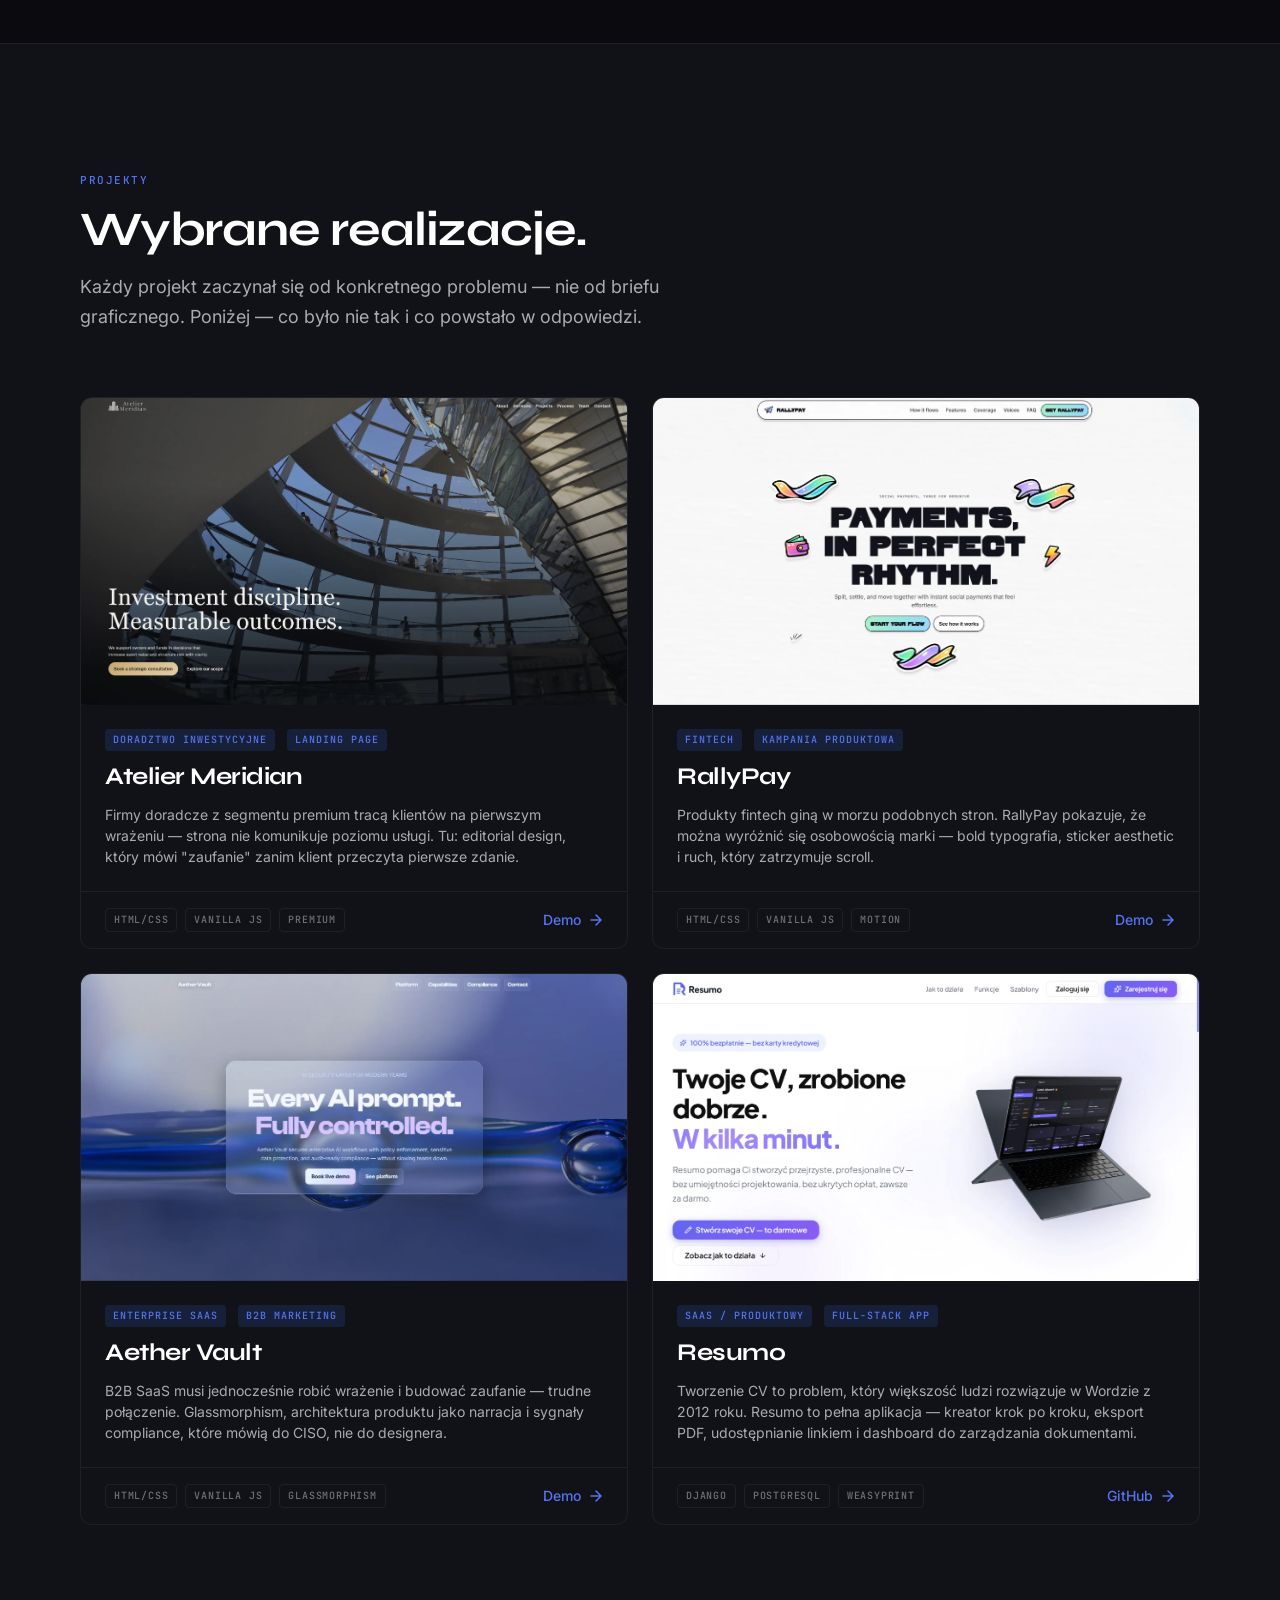
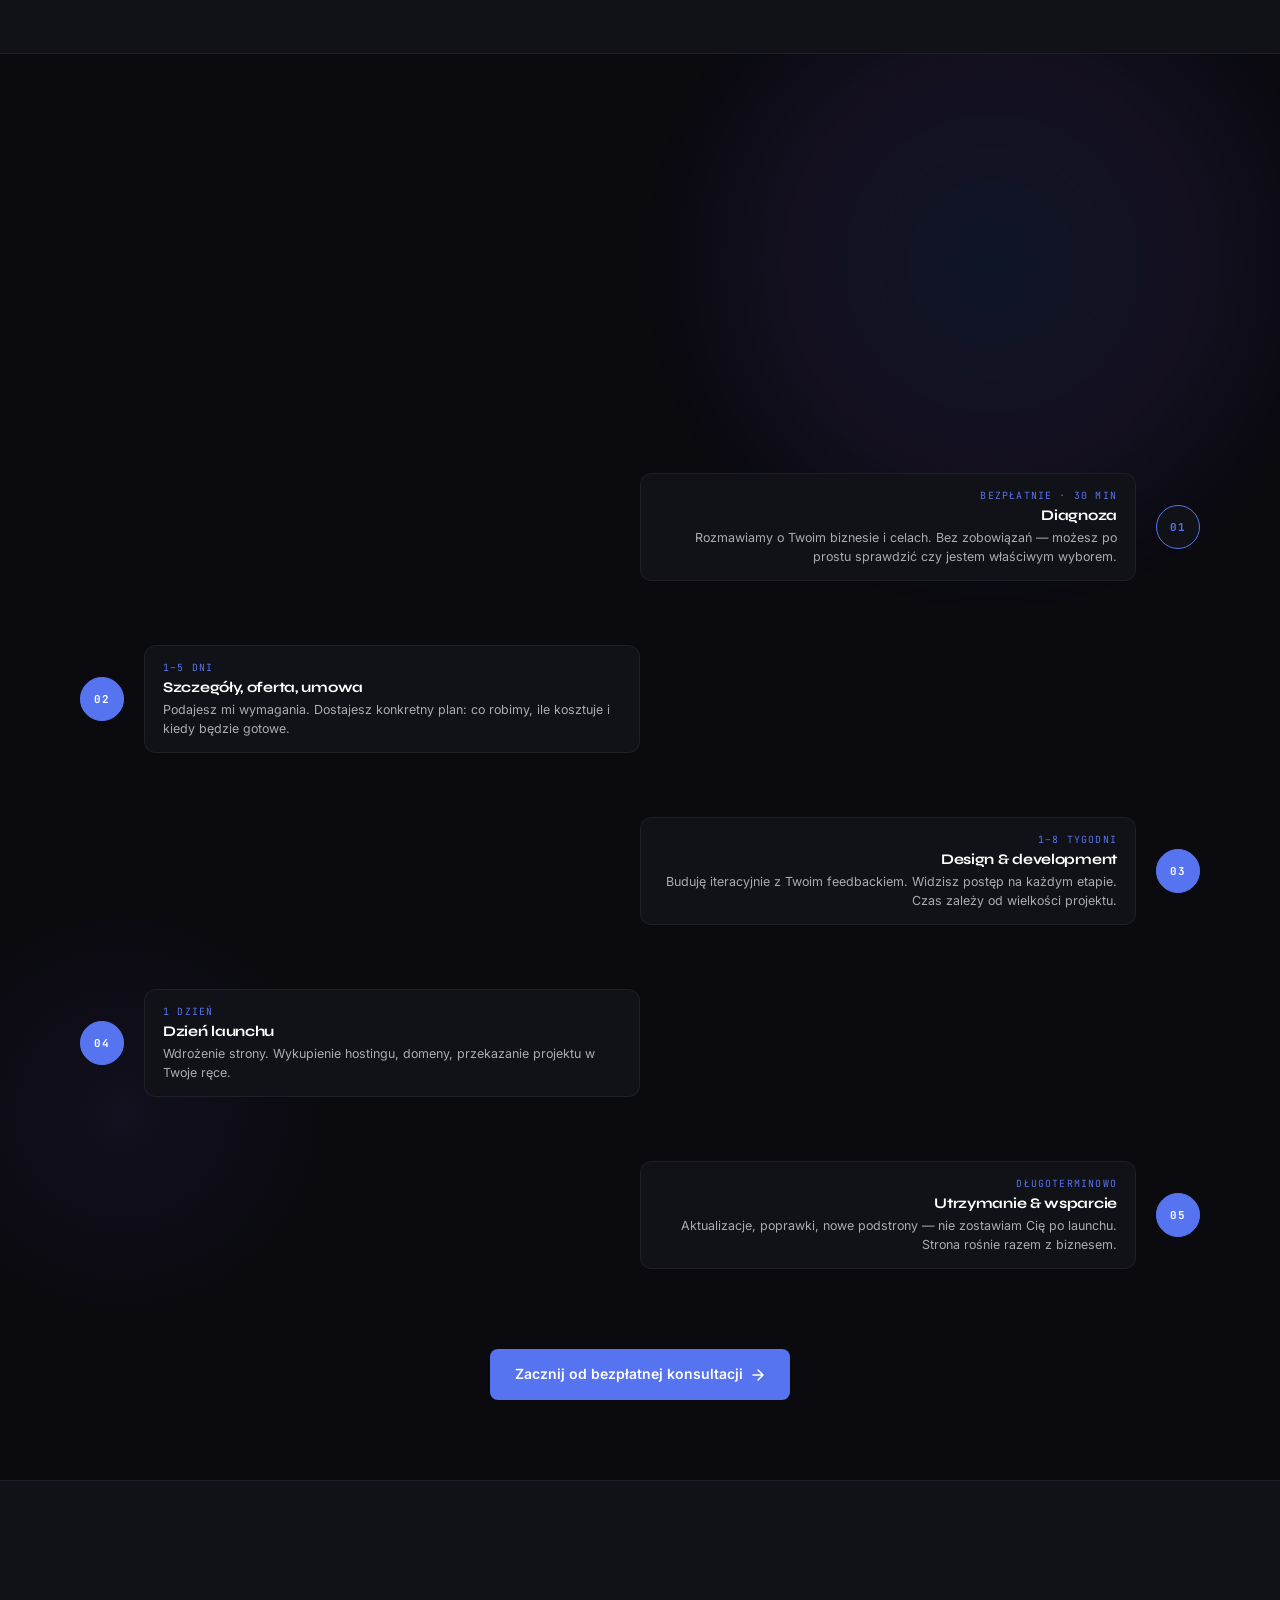
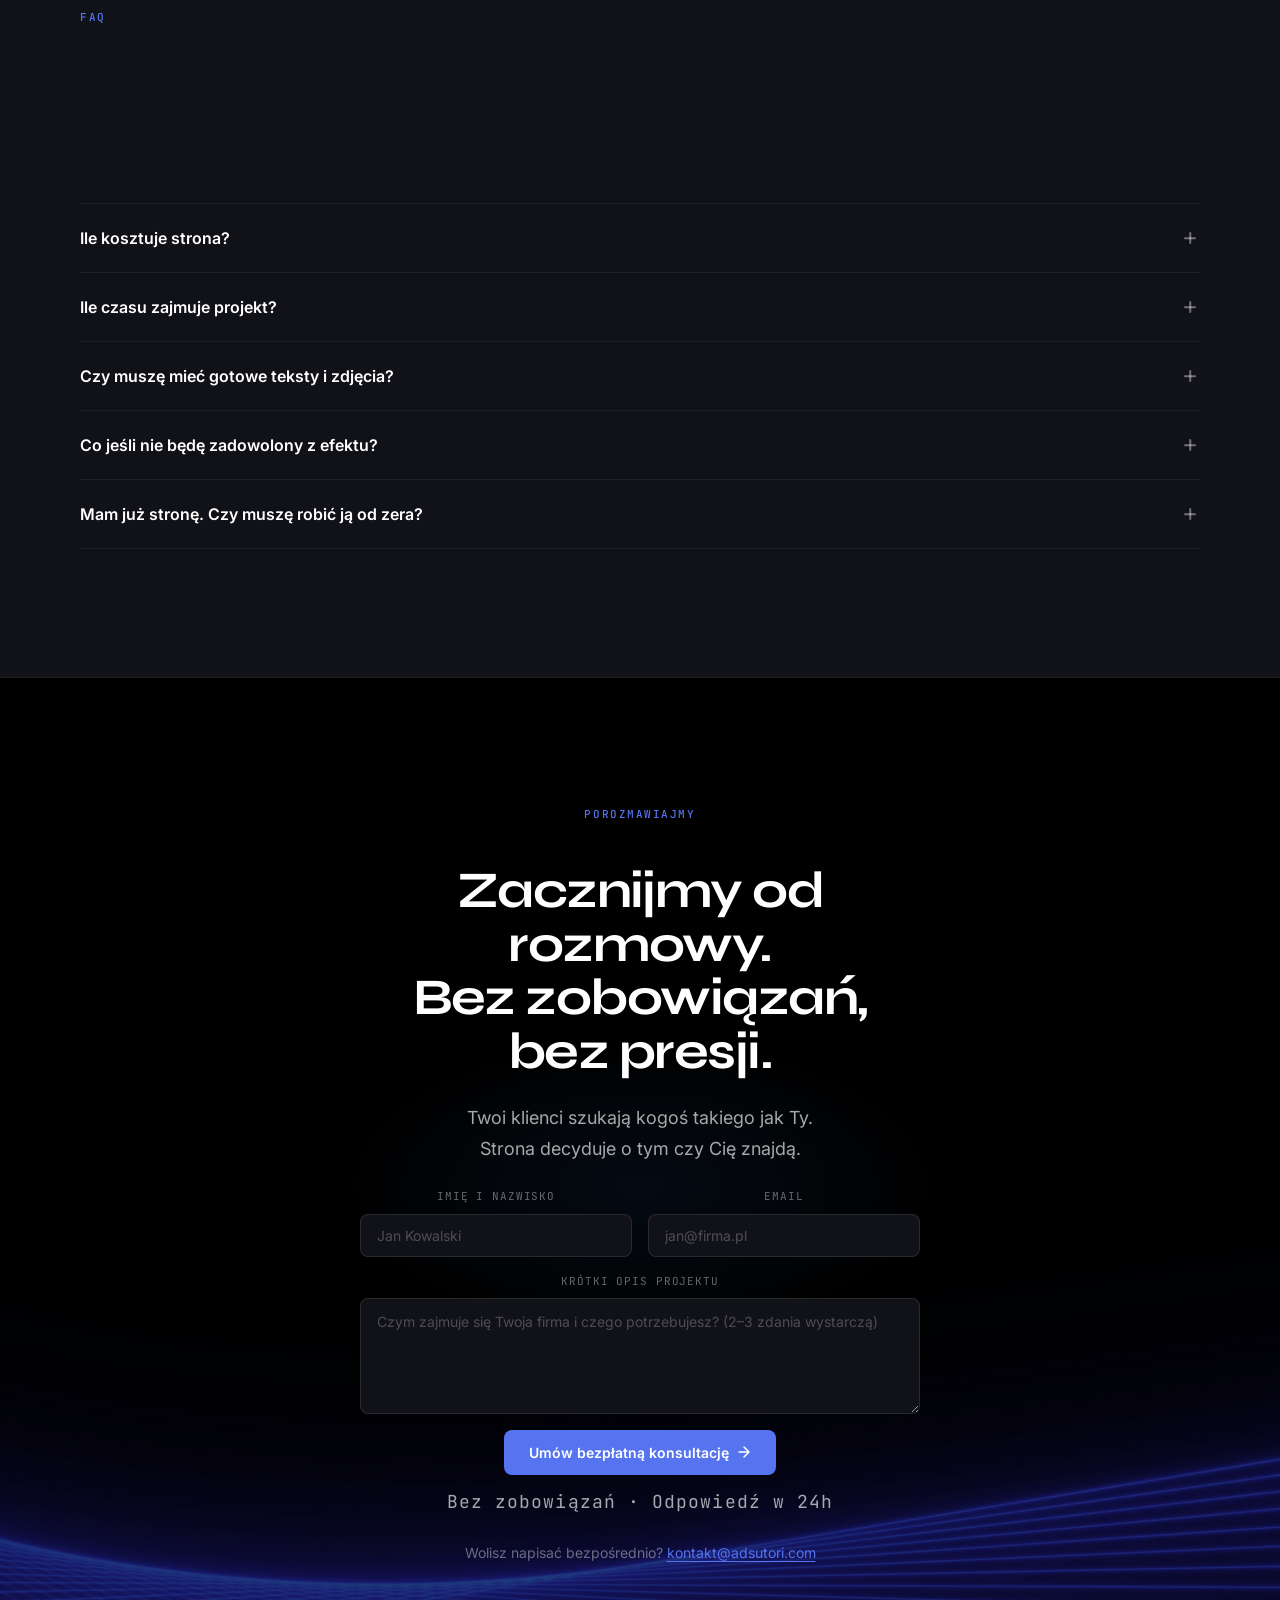
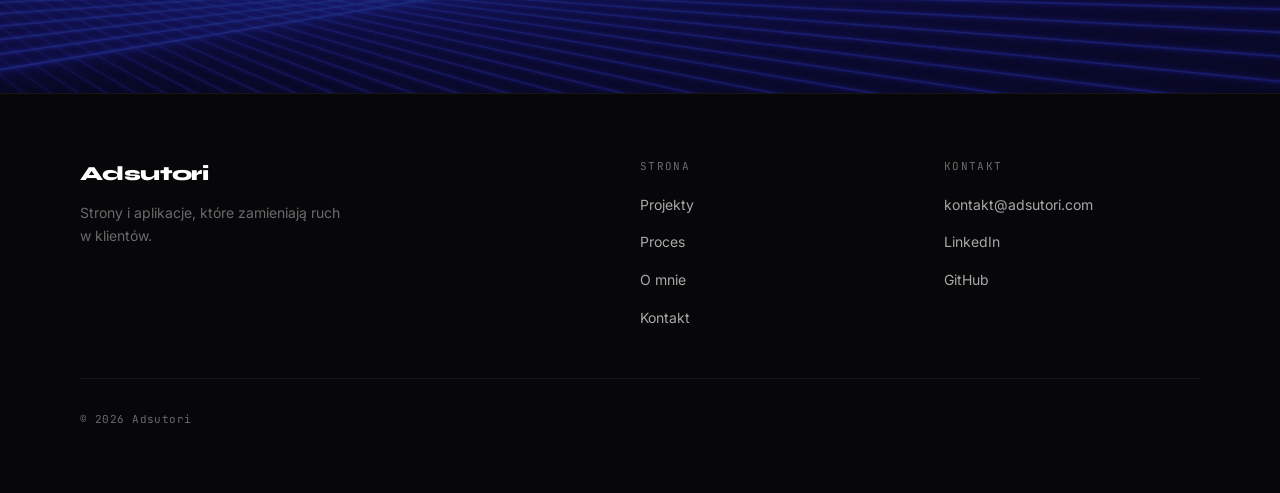
==== commit fca14d3c: "fix autoplay on video bug" ====
--- a/index.html
+++ b/index.html
@@ -349,20 +349,7 @@
               </div>
 
               <!-- Iframe (ukryty dopóki nie kliknie play) -->
-              <div class="about__video-embed" id="videoEmbed" hidden>
-                <!--
-                  Jeśli Vimeo:
-                  <iframe src="https://player.vimeo.com/video/TWOJE_ID?autoplay=1&color=ffffff&title=0&byline=0&portrait=0"
-                    allow="autoplay; fullscreen" allowfullscreen></iframe>
-
-                  Jeśli YouTube:
-                  <iframe src="https://www.youtube.com/embed/TWOJE_ID?autoplay=1&rel=0&modestbranding=1"
-                    allow="autoplay; fullscreen" allowfullscreen></iframe>
-
-                  Jeśli lokalny plik mp4: -->
-                  <video src="video/intro.mp4" autoplay controls playsinline></video>
-                
-              </div>
+              <div class="about__video-embed" id="videoEmbed" hidden></div>
 
             </div>
           </div>
--- a/css/sections.css
+++ b/css/sections.css
@@ -630,18 +630,18 @@
 /* Prawa kolumna — video */
 .about__video-wrapper {
   width: 100%;
+  padding-top: 3rem;
 }
 
 .about__video-inner {
   position: relative;
   width: 100%;
-  height: 100%;  
   border-radius: 16px;
   overflow: hidden;
   background: #0d0d0d;
   border: 1px solid rgba(255,255,255,0.08);
   box-shadow: 0 32px 80px rgba(0,0,0,0.5);
-  min-height: 300px; 
+  aspect-ratio: 16 / 9; /* ← zamiast height: 100% i min-height */
 }
 
 /* Thumbnail */
@@ -725,6 +725,7 @@
   border: none;
   display: block;
 }
+
 
 /* ── RESPONSIVE ─────────────────────────────────────────── */
 
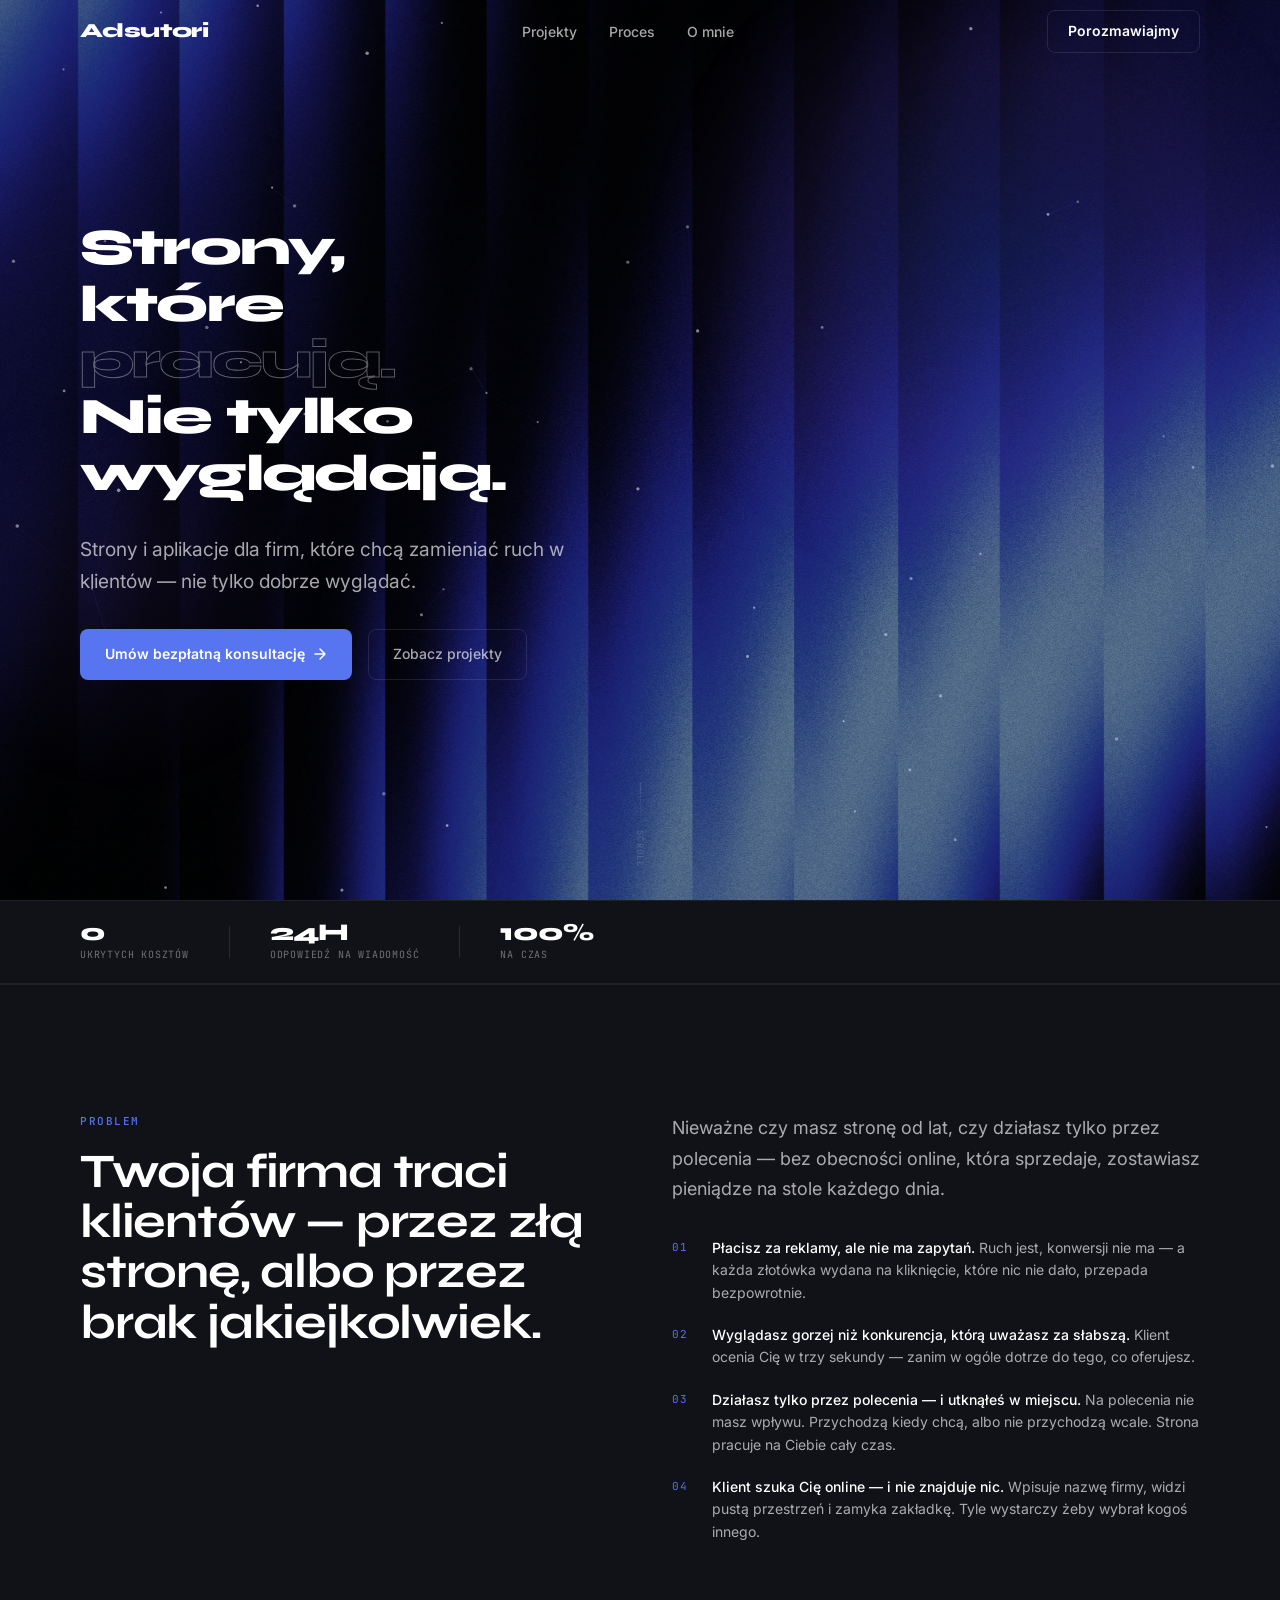
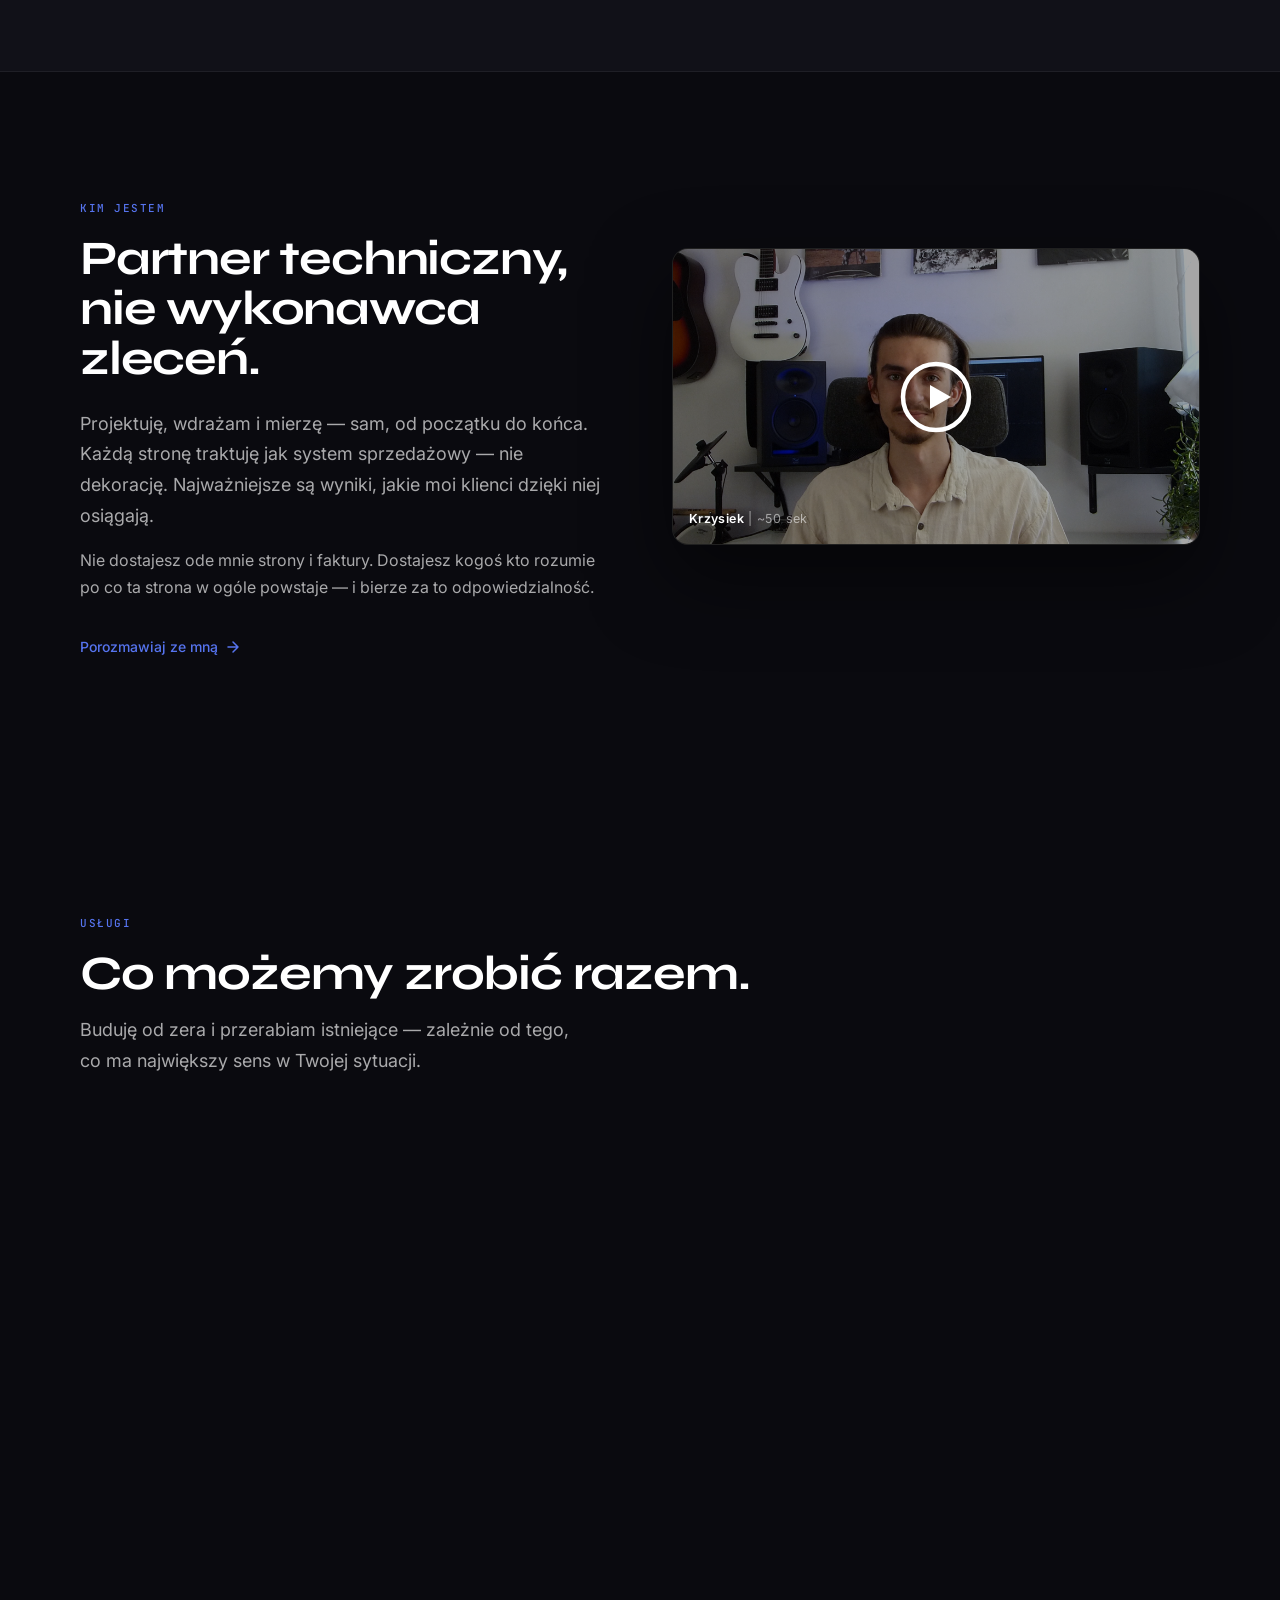
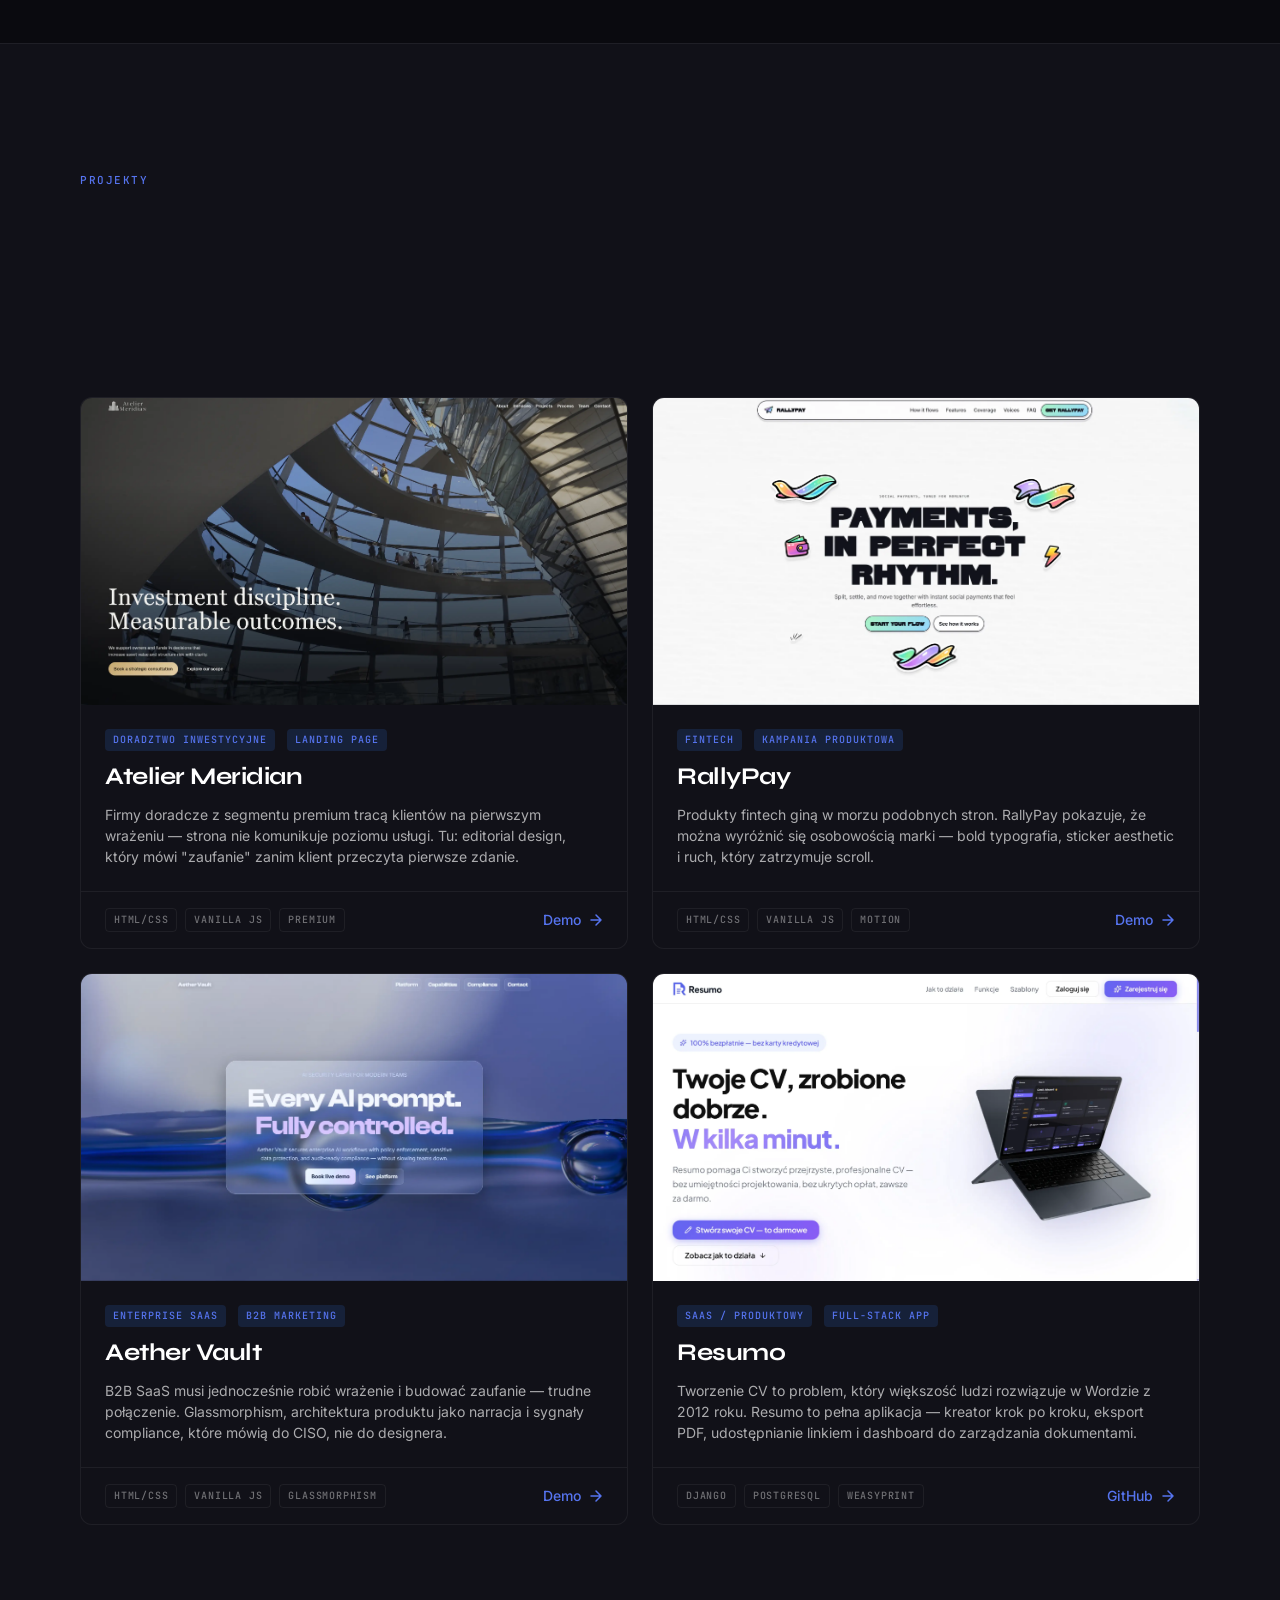
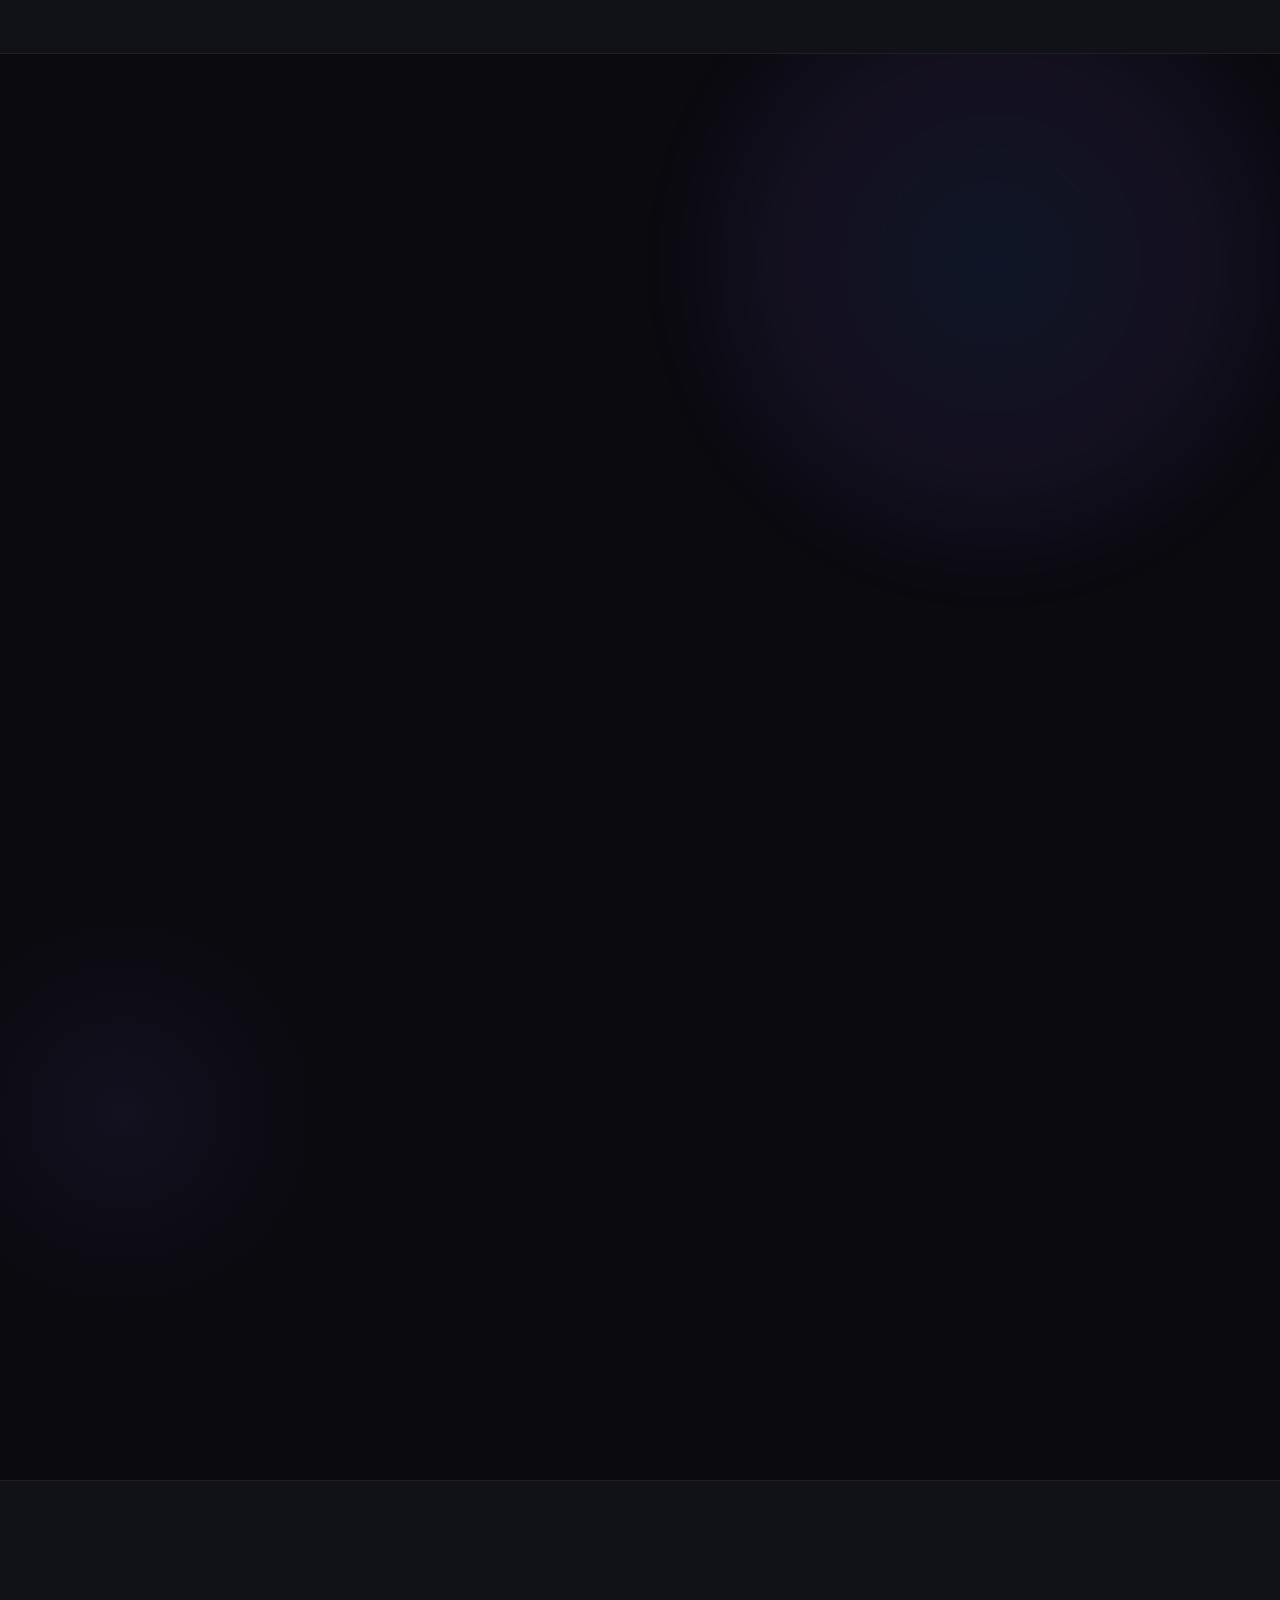
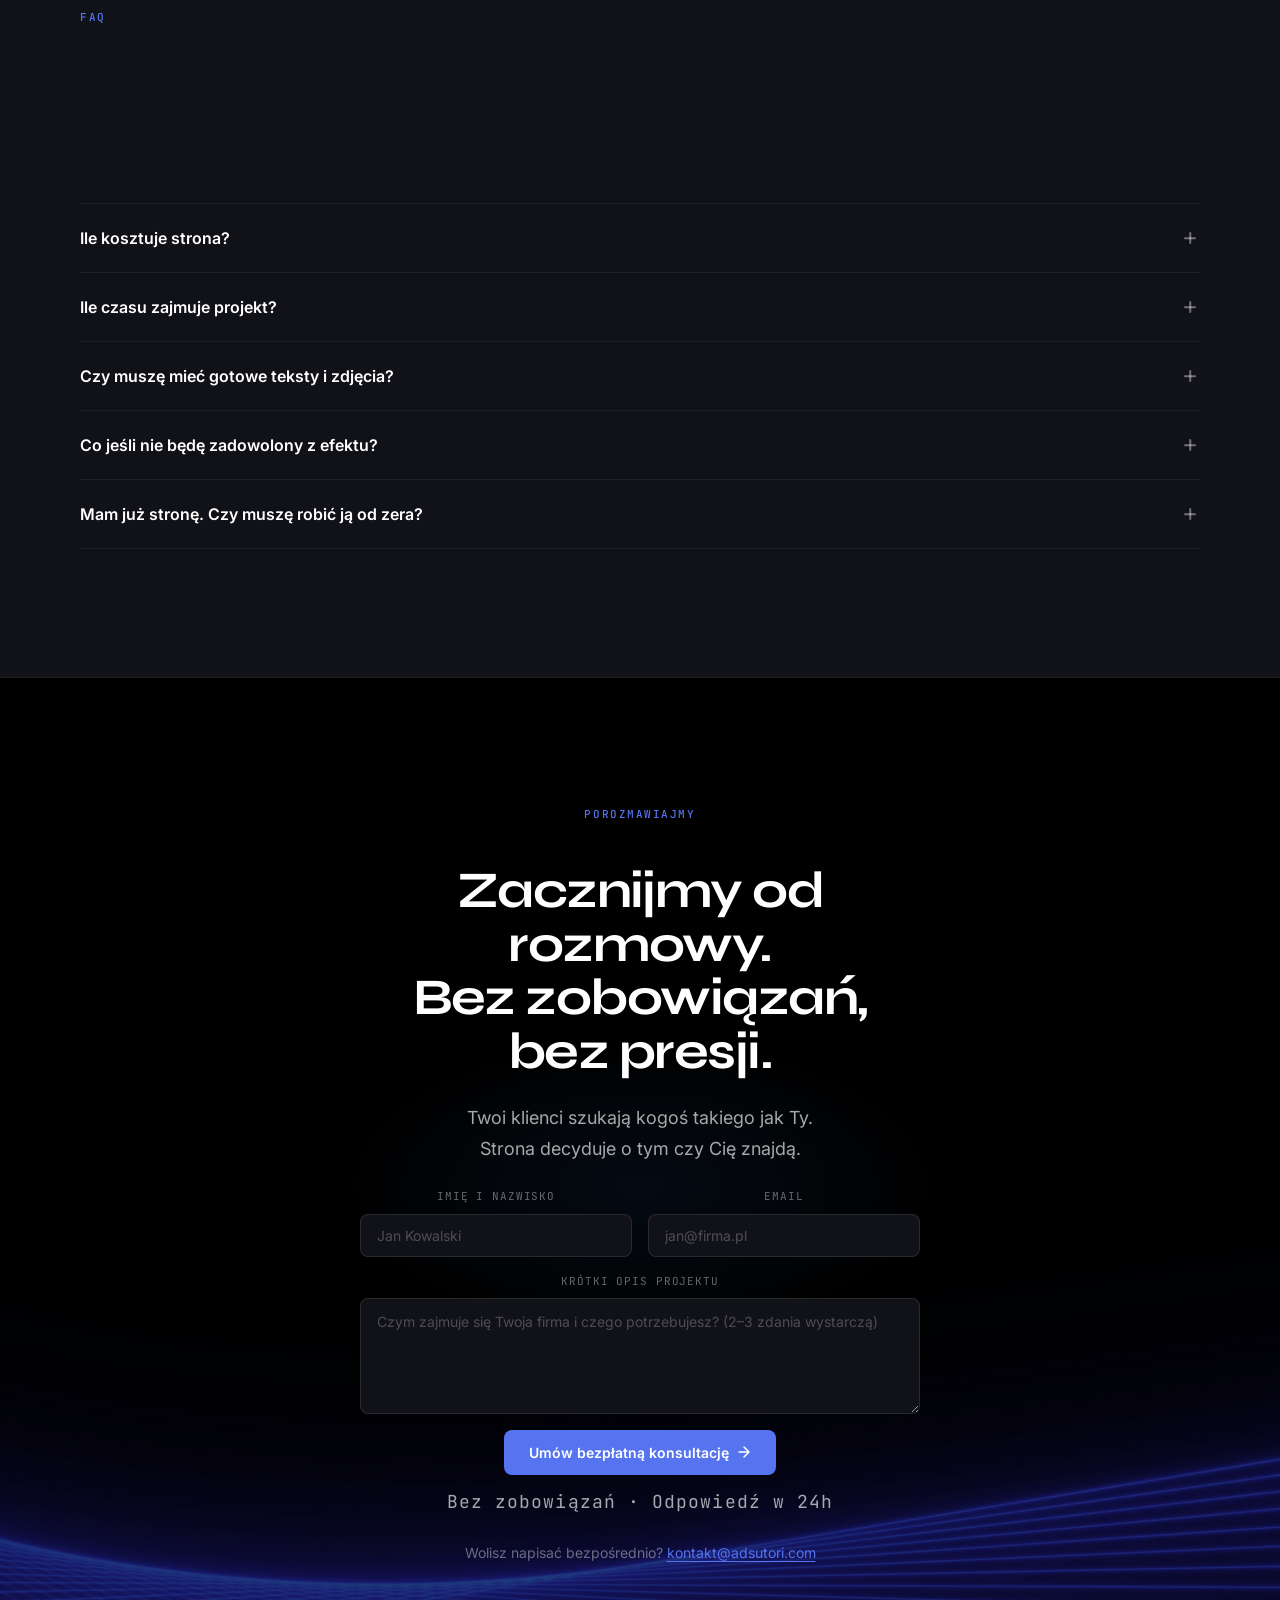
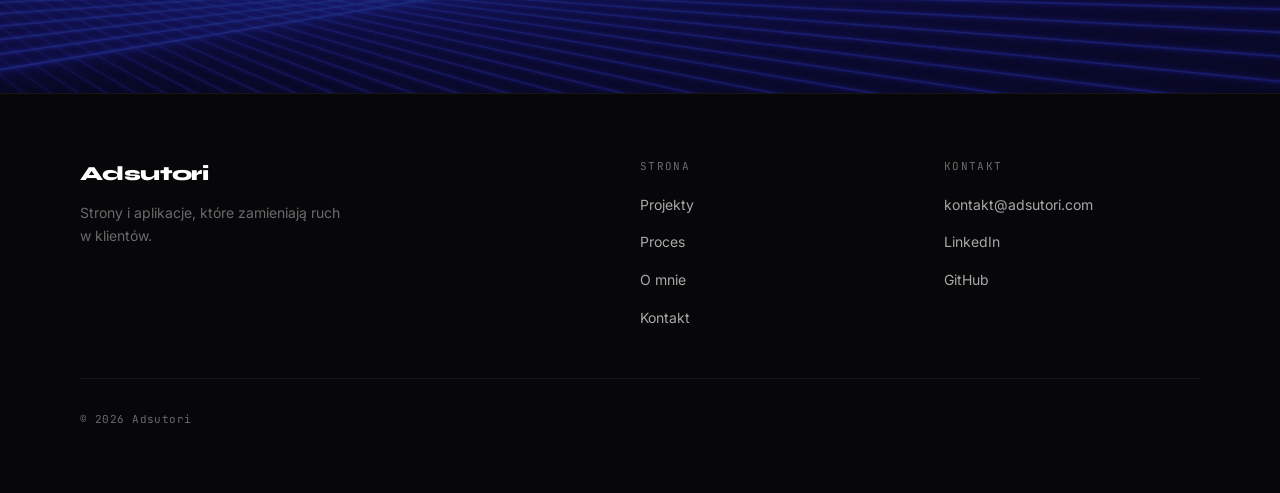
==== commit 072de113: "add meta tags, add og-image" ====
--- a/index.html
+++ b/index.html
@@ -3,23 +3,43 @@
 <head>
   <meta charset="UTF-8">
   <meta name="viewport" content="width=device-width, initial-scale=1.0">
-  <meta name="description" content="Adsutori — buduję strony i aplikacje, które zamieniają ruch w klientów. Web development i fullstack dla lokalnych firm i startupów. Warszawa.">
   <meta name="theme-color" content="#0A0A0F">
-  <meta property="og:title" content="Adsutori — Strony, które pracują">
-  <meta property="og:description" content="Web development i fullstack dla firm, które chcą zamieniać ruch w klientów.">
+
+  <title>Adsutori — Strony internetowe dla firm | Krzysiek</title>
+  <meta name="description" content="Tworzę nowoczesne strony internetowe i landing page dla firm. Freelancer web developer z Polski — szybko i profesjonalnie. Warszawa i cała Polska.">
+  <meta name="robots" content="index, follow">
+  <link rel="canonical" href="https://adsutori.com/">
+
+  <!-- Open Graph -->
+  <meta property="og:title" content="Adsutori — Strony internetowe dla firm | Krzysiek">
+  <meta property="og:description" content="Tworzę nowoczesne strony internetowe i landing page dla firm. Freelancer web developer z Polski — szybko i profesjonalnie.">
   <meta property="og:type" content="website">
-  <title>Adsutori | Strony, które pracują. Nie tylko wyglądają.</title>
+  <meta property="og:url" content="https://adsutori.com/">
+  <meta property="og:image" content="https://adsutori.com/assets/og-image.jpg">
+
+  <!-- Twitter/X -->
+  <meta name="twitter:card" content="summary_large_image">
+  <meta name="twitter:title" content="Adsutori — Strony internetowe dla firm | Krzysiek">
+  <meta name="twitter:description" content="Tworzę nowoczesne strony internetowe i landing page dla firm. Freelancer web developer z Polski — szybko i profesjonalnie.">
+  <meta name="twitter:image" content="https://adsutori.com/assets/og-image.jpg">
+
+  <!-- Favicon & Styles -->
   <link rel="icon" type="image/x-icon" href="assets/favicon.ico">
   <link rel="stylesheet" href="css/tokens.css">
   <link rel="stylesheet" href="css/base.css">
   <link rel="stylesheet" href="css/components.css">
   <link rel="stylesheet" href="css/sections.css">
+
+  <!-- Fonts -->
   <link rel="preconnect" href="https://fonts.googleapis.com">
   <link rel="preconnect" href="https://fonts.gstatic.com" crossorigin>
   <link href="https://fonts.googleapis.com/css2?family=Syne:wght@400;600;700;800&family=Inter:wght@300;400;500;600&family=JetBrains+Mono:wght@400;500&display=swap" rel="stylesheet">
+
+  <!-- Preload -->
   <link rel="preload" as="image" href="assets/background-hero.webp">
   <link rel="preload" as="image" href="assets/background-cta.webp">
 </head>
+
 
 <body>
 
